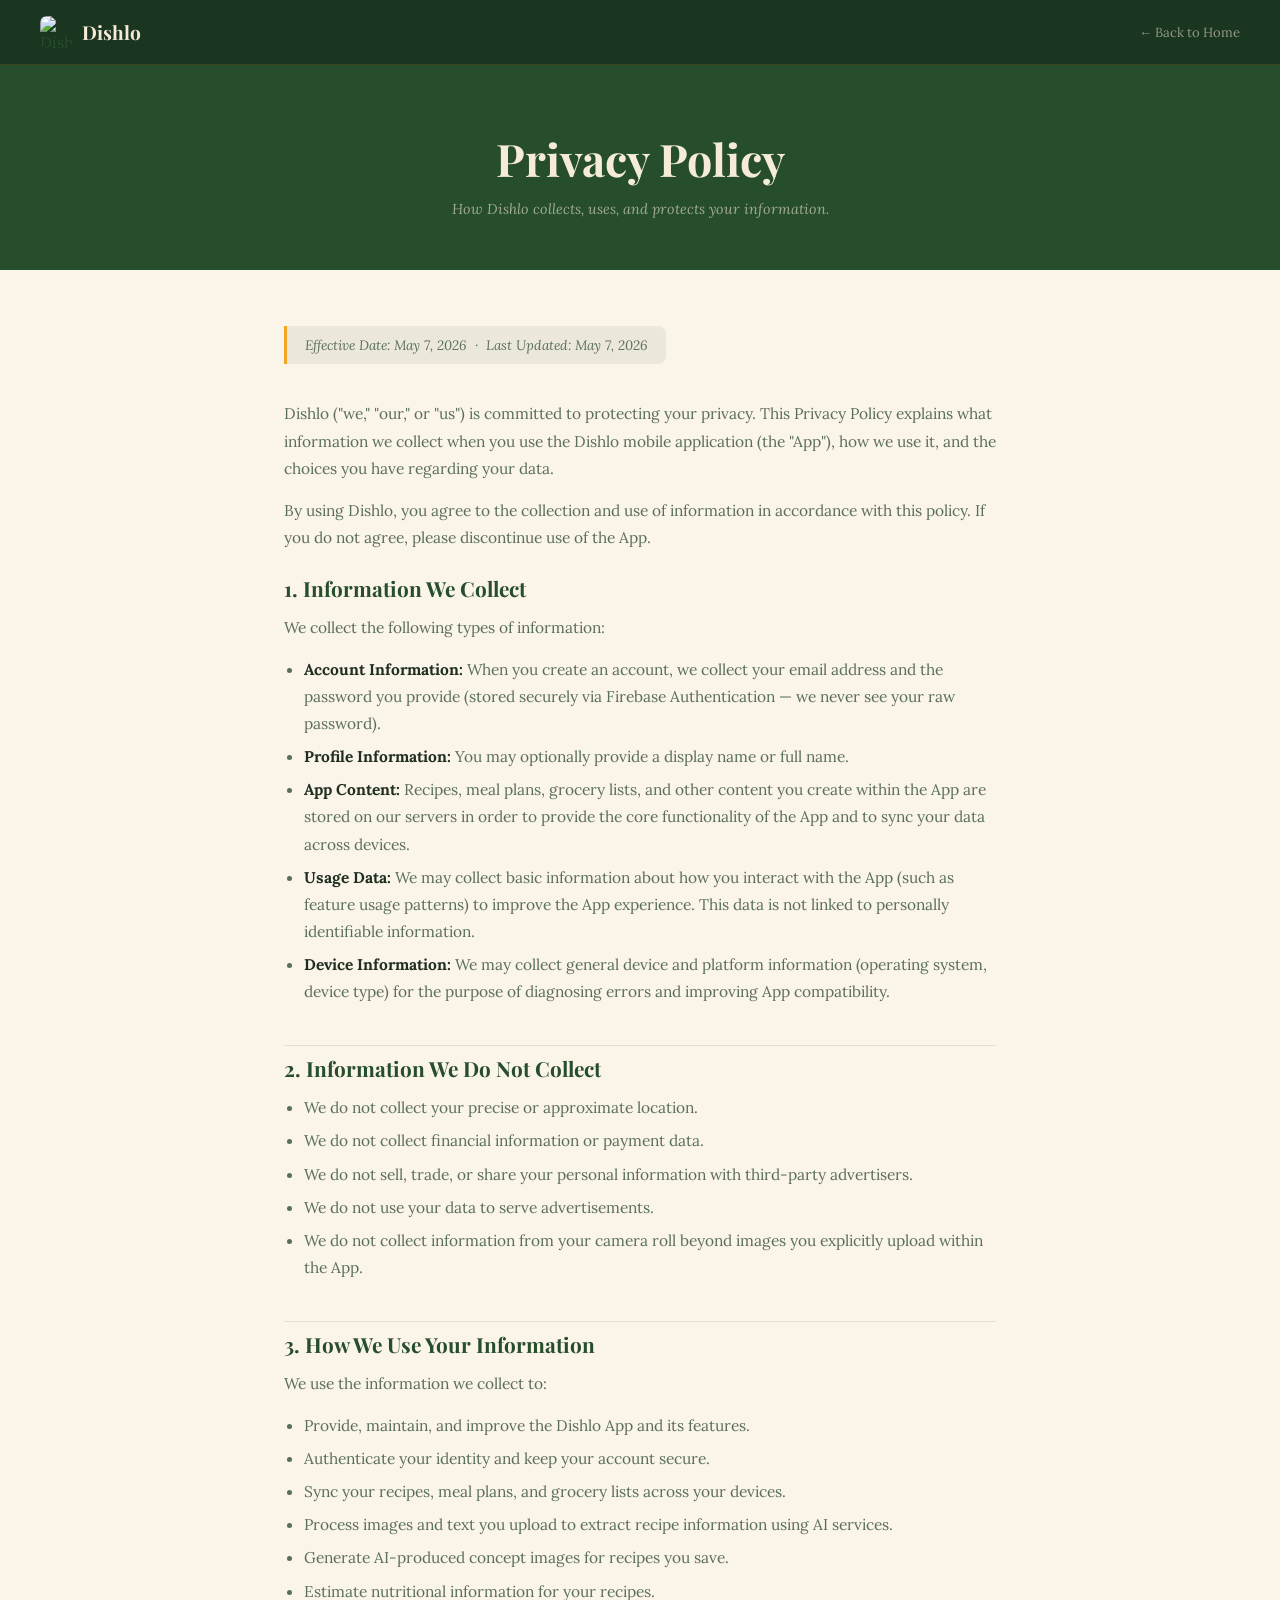
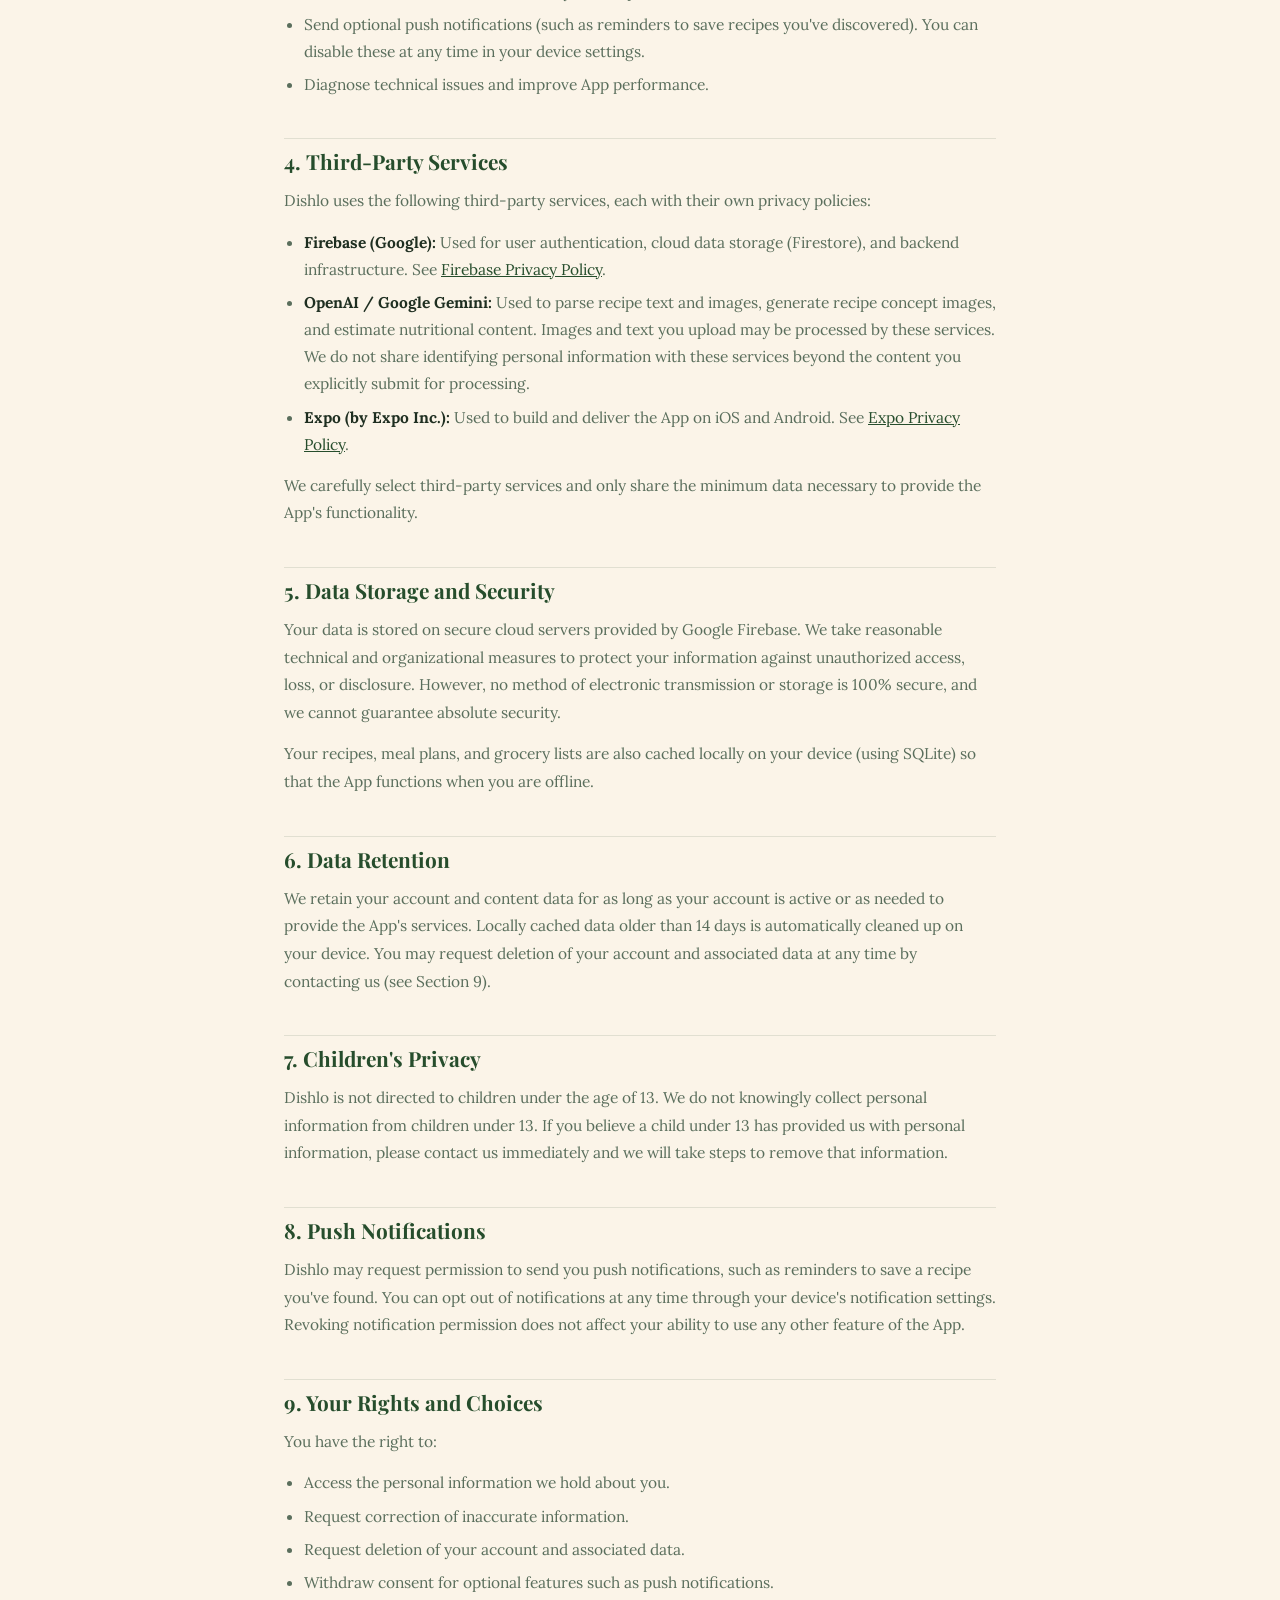
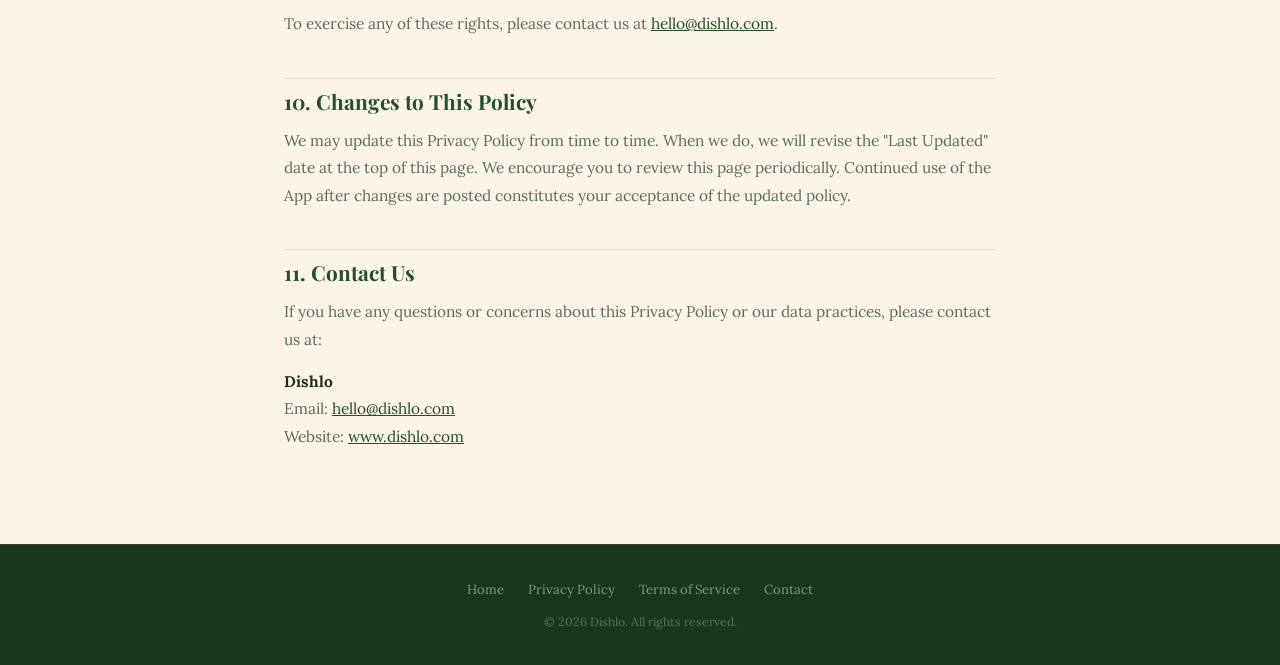
==== privacy.html @ d337bef1 "first push with site files" ====
<!DOCTYPE html>
<html lang="en">
<head>
  <meta charset="UTF-8" />
  <meta name="viewport" content="width=device-width, initial-scale=1.0" />
  <title>Privacy Policy — Dishlo</title>
  <meta name="description" content="Privacy Policy for the Dishlo mobile application." />
  <link rel="icon" type="image/png" href="./assets/Dishlo-logo.png" />
  <link rel="preconnect" href="https://fonts.googleapis.com" />
  <link rel="preconnect" href="https://fonts.gstatic.com" crossorigin />
  <link href="https://fonts.googleapis.com/css2?family=Playfair+Display:wght@400;600;700&family=Lora:ital,wght@0,400;0,500;1,400&display=swap" rel="stylesheet" />

  <style>
    :root {
      --green:      #264D2C;
      --green-dark: #1a3620;
      --yellow:     #F5A623;
      --beige:      #F5EBD7;
      --beige-light:#FBF4E8;
      --text-dark:  #1e2e20;
      --text-muted: #5a6e5c;
      --white:      #FFFFFF;
      --serif:      'Playfair Display', Georgia, serif;
      --body:       'Lora', Georgia, serif;
    }
    *, *::before, *::after { box-sizing: border-box; margin: 0; padding: 0; }
    body {
      font-family: var(--body);
      background: var(--beige-light);
      color: var(--text-dark);
      -webkit-font-smoothing: antialiased;
    }
    a { color: var(--green); text-decoration: underline; }
    a:hover { color: var(--yellow); }

    /* Nav */
    nav {
      background: var(--green-dark);
      padding: 16px 40px;
      display: flex;
      align-items: center;
      justify-content: space-between;
      border-bottom: 1px solid rgba(245,166,35,0.15);
    }
    .nav-logo {
      display: flex; align-items: center; gap: 10px;
      text-decoration: none;
    }
    .nav-logo img { width: 32px; height: 32px; border-radius: 7px; }
    .nav-logo span {
      font-family: var(--serif); font-size: 1.2rem; font-weight: 700;
      color: var(--beige);
    }
    .nav-back {
      font-family: var(--body); font-size: 0.82rem;
      color: rgba(245,235,215,0.55);
      text-decoration: none;
      transition: color 0.2s;
    }
    .nav-back:hover { color: var(--yellow); }

    /* Page Header */
    .page-header {
      background: var(--green);
      padding: 64px 40px 52px;
      text-align: center;
    }
    .page-header h1 {
      font-family: var(--serif);
      font-size: clamp(1.8rem, 4vw, 2.8rem);
      font-weight: 700;
      color: var(--beige);
      margin-bottom: 12px;
    }
    .page-header p {
      font-family: var(--body);
      font-size: 0.9rem;
      color: rgba(245,235,215,0.6);
      font-style: italic;
    }

    /* Content */
    .content {
      max-width: 760px;
      margin: 0 auto;
      padding: 56px 24px 80px;
    }
    .content h2 {
      font-family: var(--serif);
      font-size: 1.3rem;
      font-weight: 700;
      color: var(--green);
      margin: 40px 0 12px;
      padding-top: 8px;
      border-top: 1px solid rgba(38,77,44,0.12);
    }
    .content h2:first-of-type { margin-top: 0; border-top: none; }
    .content p {
      font-family: var(--body);
      font-size: 0.97rem;
      line-height: 1.78;
      color: var(--text-muted);
      margin-bottom: 14px;
    }
    .content ul {
      margin: 8px 0 14px 20px;
    }
    .content ul li {
      font-family: var(--body);
      font-size: 0.97rem;
      line-height: 1.75;
      color: var(--text-muted);
      margin-bottom: 6px;
    }
    .content strong { color: var(--text-dark); }

    .effective-date {
      display: inline-block;
      background: rgba(38,77,44,0.07);
      border-left: 3px solid var(--yellow);
      padding: 10px 18px;
      border-radius: 0 8px 8px 0;
      font-family: var(--body);
      font-size: 0.85rem;
      color: var(--text-muted);
      margin-bottom: 36px;
      font-style: italic;
    }

    /* Footer */
    footer {
      background: var(--green-dark);
      padding: 36px 40px;
      display: flex;
      flex-direction: column;
      align-items: center;
      gap: 16px;
      border-top: 1px solid rgba(245,166,35,0.12);
    }
    .footer-links {
      display: flex; gap: 24px; flex-wrap: wrap; justify-content: center;
    }
    .footer-links a {
      font-family: var(--body); font-size: 0.82rem;
      color: rgba(245,235,215,0.5);
      text-decoration: none;
      transition: color 0.2s;
    }
    .footer-links a:hover { color: var(--yellow); }
    .footer-copy {
      font-family: var(--body); font-size: 0.76rem;
      color: rgba(245,235,215,0.3); text-align: center;
    }

    @media (max-width: 600px) {
      nav { padding: 14px 20px; }
      .page-header { padding: 48px 24px 40px; }
    }
  </style>
</head>
<body>

  <nav>
    <a class="nav-logo" href="./index.html">
      <img src="./assets/Dishlo-logo.png" alt="Dishlo" />
      <span>Dishlo</span>
    </a>
    <a class="nav-back" href="./index.html">← Back to Home</a>
  </nav>

  <div class="page-header">
    <h1>Privacy Policy</h1>
    <p>How Dishlo collects, uses, and protects your information.</p>
  </div>

  <div class="content">
    <span class="effective-date">Effective Date: May 7, 2026 &nbsp;·&nbsp; Last Updated: May 7, 2026</span>

    <p>
      Dishlo ("we," "our," or "us") is committed to protecting your privacy. This Privacy Policy explains what information we collect when you use the Dishlo mobile application (the "App"), how we use it, and the choices you have regarding your data.
    </p>
    <p>
      By using Dishlo, you agree to the collection and use of information in accordance with this policy. If you do not agree, please discontinue use of the App.
    </p>

    <h2>1. Information We Collect</h2>
    <p>We collect the following types of information:</p>
    <ul>
      <li><strong>Account Information:</strong> When you create an account, we collect your email address and the password you provide (stored securely via Firebase Authentication — we never see your raw password).</li>
      <li><strong>Profile Information:</strong> You may optionally provide a display name or full name.</li>
      <li><strong>App Content:</strong> Recipes, meal plans, grocery lists, and other content you create within the App are stored on our servers in order to provide the core functionality of the App and to sync your data across devices.</li>
      <li><strong>Usage Data:</strong> We may collect basic information about how you interact with the App (such as feature usage patterns) to improve the App experience. This data is not linked to personally identifiable information.</li>
      <li><strong>Device Information:</strong> We may collect general device and platform information (operating system, device type) for the purpose of diagnosing errors and improving App compatibility.</li>
    </ul>

    <h2>2. Information We Do Not Collect</h2>
    <ul>
      <li>We do not collect your precise or approximate location.</li>
      <li>We do not collect financial information or payment data.</li>
      <li>We do not sell, trade, or share your personal information with third-party advertisers.</li>
      <li>We do not use your data to serve advertisements.</li>
      <li>We do not collect information from your camera roll beyond images you explicitly upload within the App.</li>
    </ul>

    <h2>3. How We Use Your Information</h2>
    <p>We use the information we collect to:</p>
    <ul>
      <li>Provide, maintain, and improve the Dishlo App and its features.</li>
      <li>Authenticate your identity and keep your account secure.</li>
      <li>Sync your recipes, meal plans, and grocery lists across your devices.</li>
      <li>Process images and text you upload to extract recipe information using AI services.</li>
      <li>Generate AI-produced concept images for recipes you save.</li>
      <li>Estimate nutritional information for your recipes.</li>
      <li>Send optional push notifications (such as reminders to save recipes you've discovered). You can disable these at any time in your device settings.</li>
      <li>Diagnose technical issues and improve App performance.</li>
    </ul>

    <h2>4. Third-Party Services</h2>
    <p>Dishlo uses the following third-party services, each with their own privacy policies:</p>
    <ul>
      <li><strong>Firebase (Google):</strong> Used for user authentication, cloud data storage (Firestore), and backend infrastructure. See <a href="https://firebase.google.com/support/privacy" target="_blank" rel="noopener">Firebase Privacy Policy</a>.</li>
      <li><strong>OpenAI / Google Gemini:</strong> Used to parse recipe text and images, generate recipe concept images, and estimate nutritional content. Images and text you upload may be processed by these services. We do not share identifying personal information with these services beyond the content you explicitly submit for processing.</li>
      <li><strong>Expo (by Expo Inc.):</strong> Used to build and deliver the App on iOS and Android. See <a href="https://expo.dev/privacy" target="_blank" rel="noopener">Expo Privacy Policy</a>.</li>
    </ul>
    <p>We carefully select third-party services and only share the minimum data necessary to provide the App's functionality.</p>

    <h2>5. Data Storage and Security</h2>
    <p>
      Your data is stored on secure cloud servers provided by Google Firebase. We take reasonable technical and organizational measures to protect your information against unauthorized access, loss, or disclosure. However, no method of electronic transmission or storage is 100% secure, and we cannot guarantee absolute security.
    </p>
    <p>
      Your recipes, meal plans, and grocery lists are also cached locally on your device (using SQLite) so that the App functions when you are offline.
    </p>

    <h2>6. Data Retention</h2>
    <p>
      We retain your account and content data for as long as your account is active or as needed to provide the App's services. Locally cached data older than 14 days is automatically cleaned up on your device. You may request deletion of your account and associated data at any time by contacting us (see Section 9).
    </p>

    <h2>7. Children's Privacy</h2>
    <p>
      Dishlo is not directed to children under the age of 13. We do not knowingly collect personal information from children under 13. If you believe a child under 13 has provided us with personal information, please contact us immediately and we will take steps to remove that information.
    </p>

    <h2>8. Push Notifications</h2>
    <p>
      Dishlo may request permission to send you push notifications, such as reminders to save a recipe you've found. You can opt out of notifications at any time through your device's notification settings. Revoking notification permission does not affect your ability to use any other feature of the App.
    </p>

    <h2>9. Your Rights and Choices</h2>
    <p>You have the right to:</p>
    <ul>
      <li>Access the personal information we hold about you.</li>
      <li>Request correction of inaccurate information.</li>
      <li>Request deletion of your account and associated data.</li>
      <li>Withdraw consent for optional features such as push notifications.</li>
    </ul>
    <p>
      To exercise any of these rights, please contact us at <a href="mailto:hello@dishlo.com">hello@dishlo.com</a>.
    </p>

    <h2>10. Changes to This Policy</h2>
    <p>
      We may update this Privacy Policy from time to time. When we do, we will revise the "Last Updated" date at the top of this page. We encourage you to review this page periodically. Continued use of the App after changes are posted constitutes your acceptance of the updated policy.
    </p>

    <h2>11. Contact Us</h2>
    <p>
      If you have any questions or concerns about this Privacy Policy or our data practices, please contact us at:
    </p>
    <p>
      <strong>Dishlo</strong><br/>
      Email: <a href="mailto:hello@dishlo.com">hello@dishlo.com</a><br/>
      Website: <a href="https://www.dishlo.com">www.dishlo.com</a>
    </p>
  </div>

  <footer>
    <div class="footer-links">
      <a href="./index.html">Home</a>
      <a href="./privacy.html">Privacy Policy</a>
      <a href="./terms.html">Terms of Service</a>
      <a href="mailto:hello@dishlo.com">Contact</a>
    </div>
    <p class="footer-copy">&copy; <span id="year"></span> Dishlo. All rights reserved.</p>
  </footer>

  <script>document.getElementById('year').textContent = new Date().getFullYear();</script>
</body>
</html>
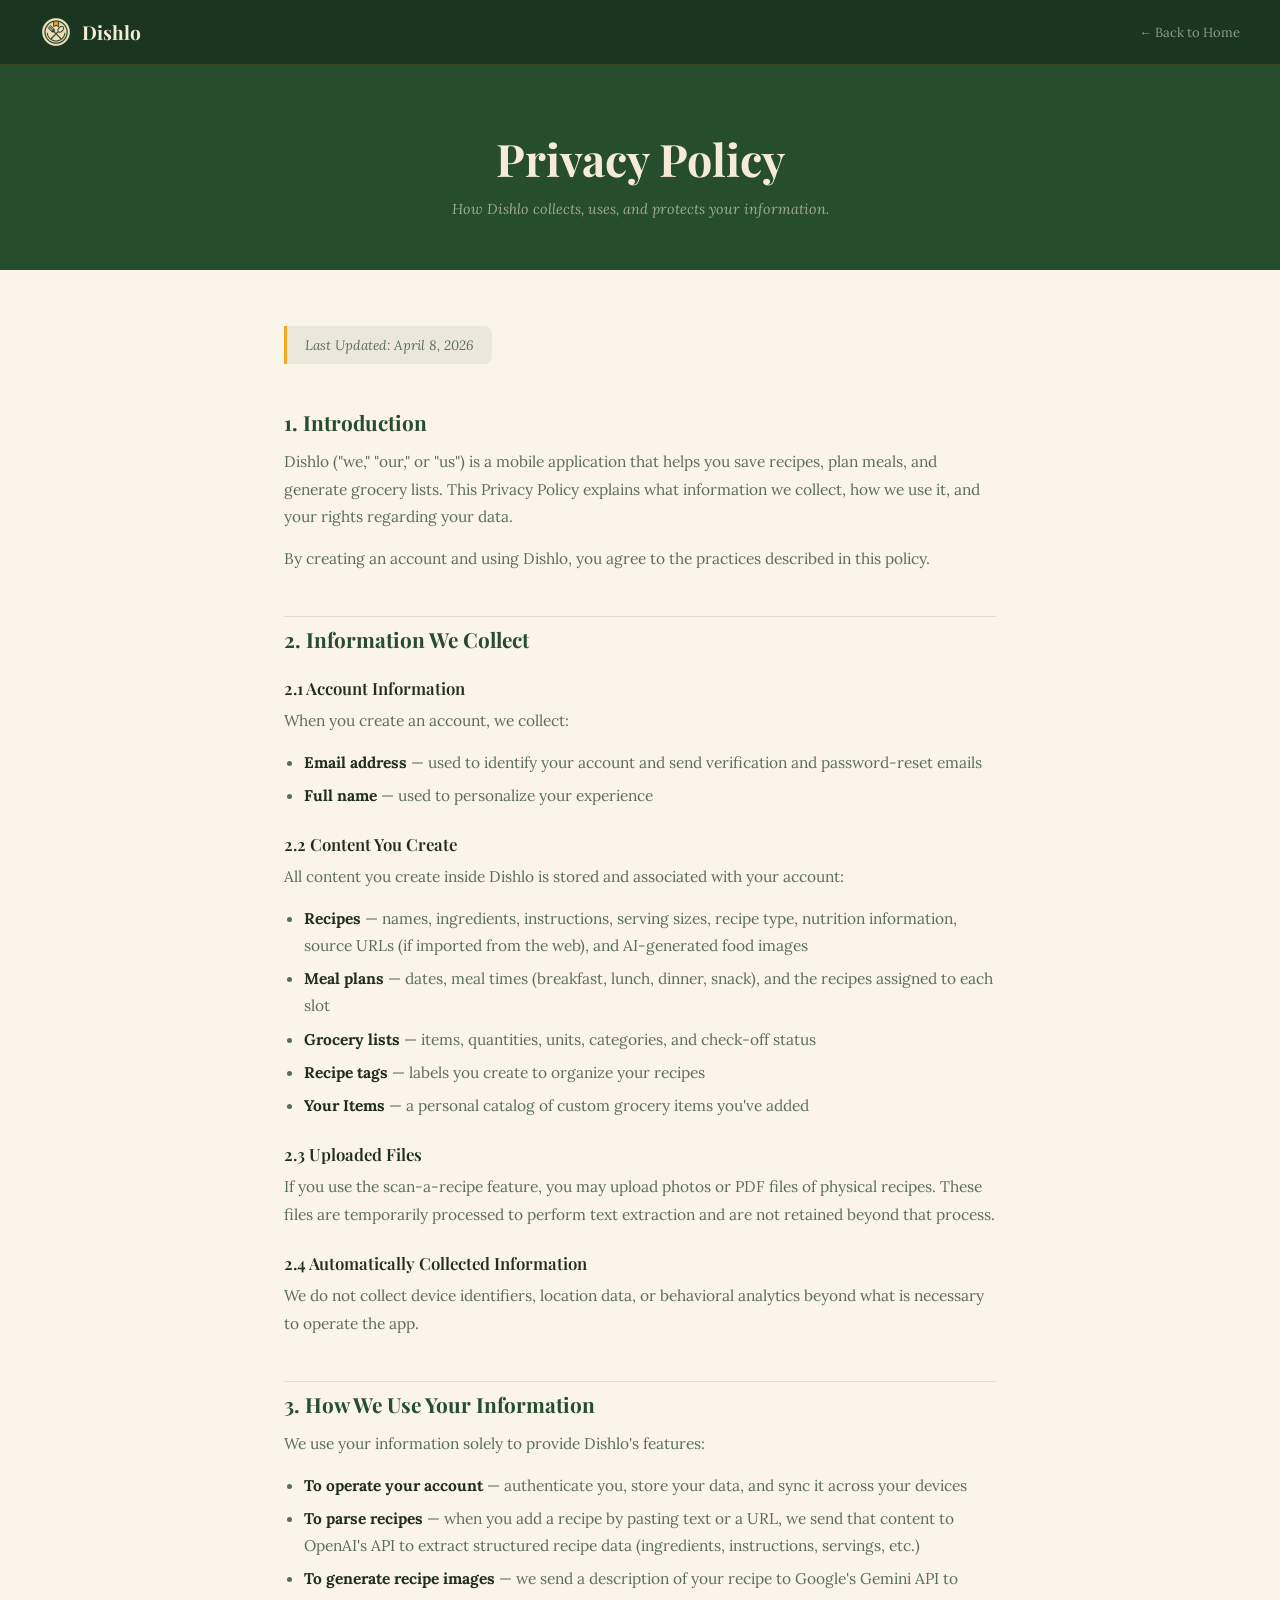
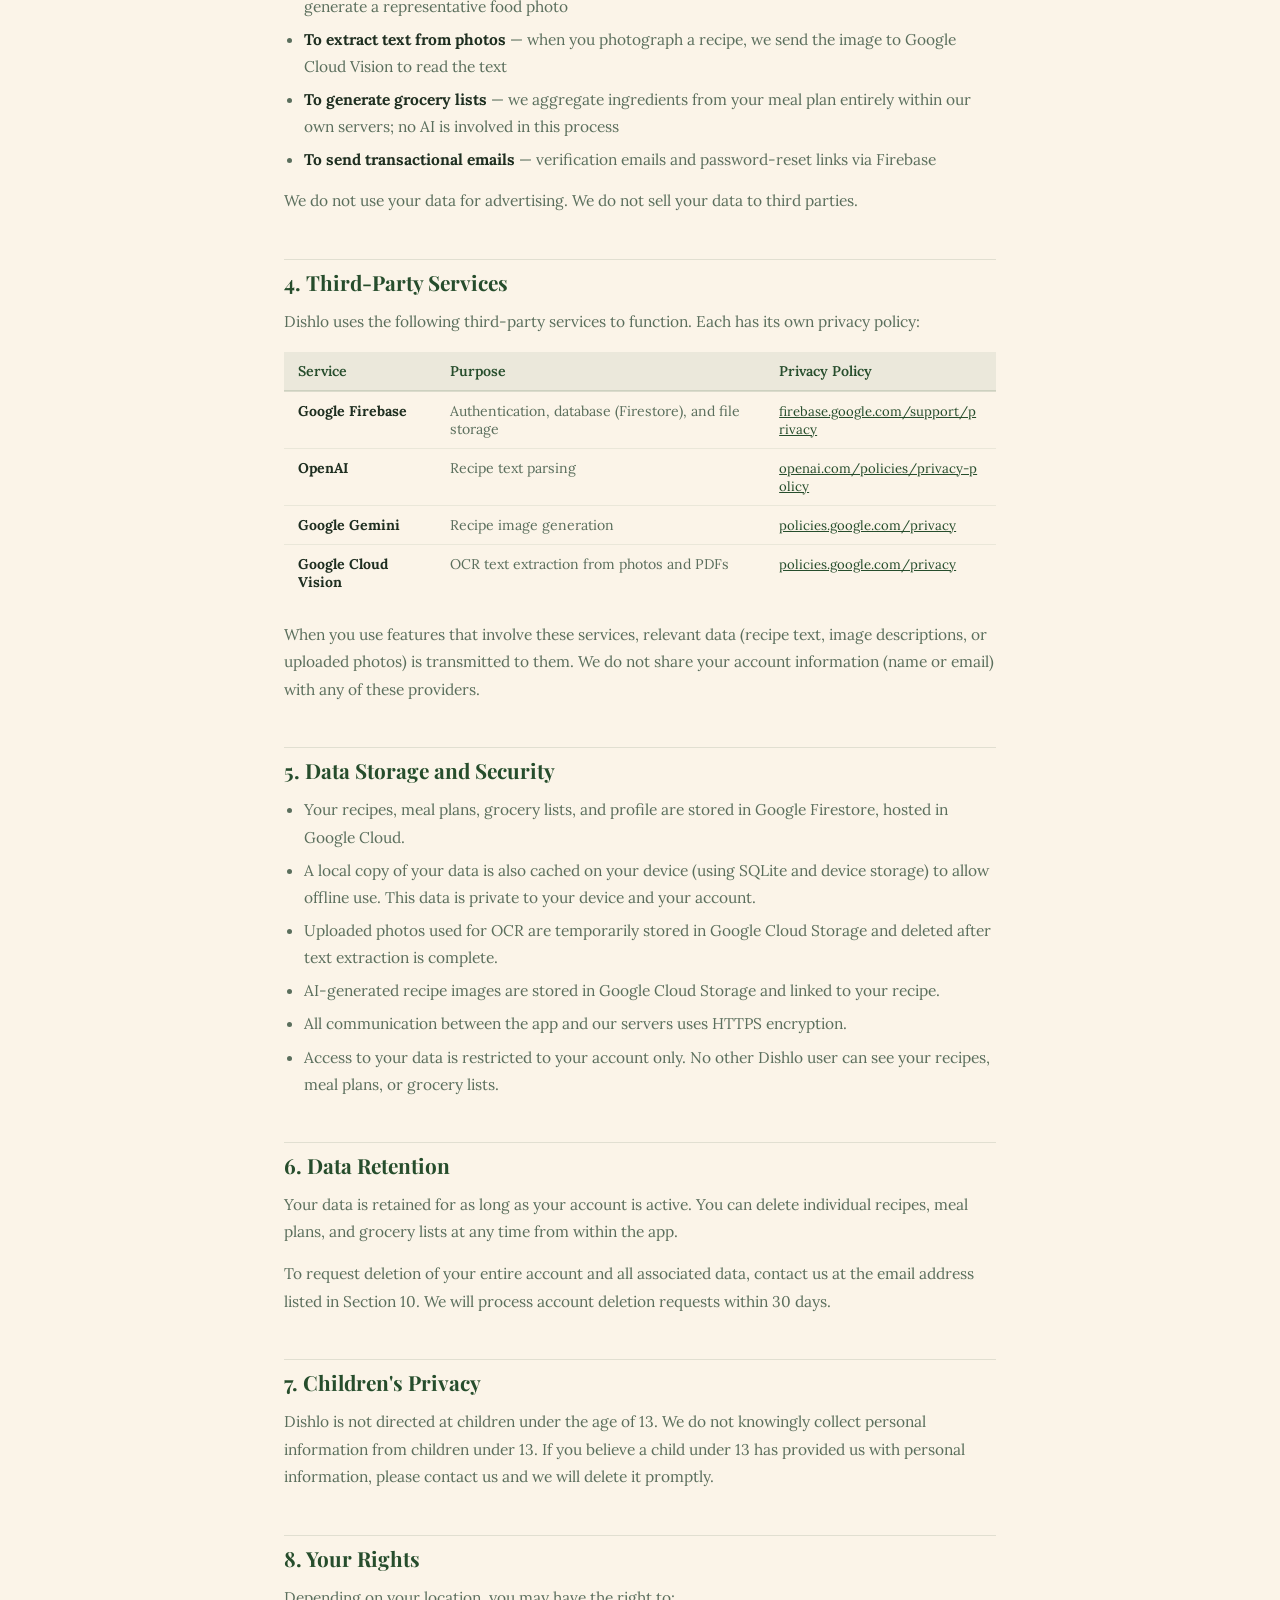
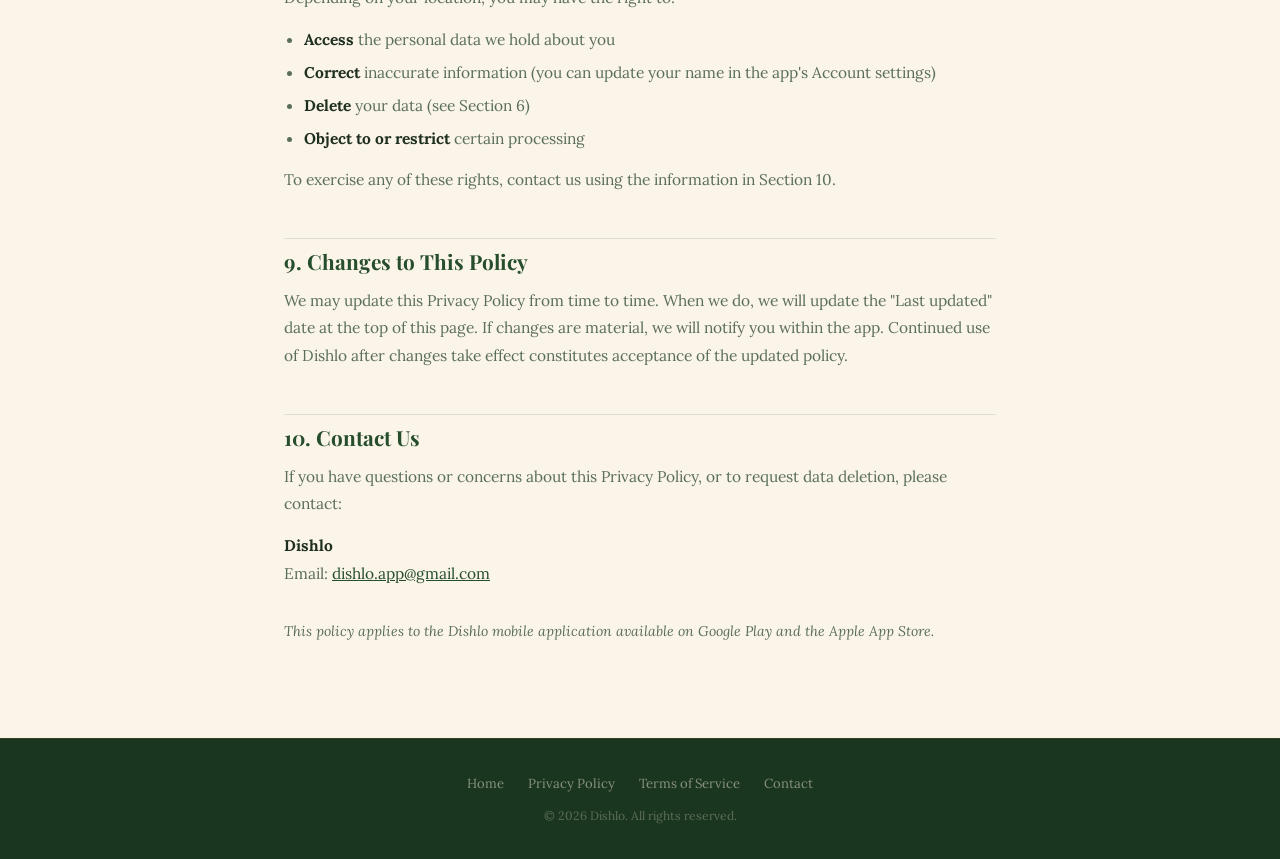
==== commit c0cf3641: "assests styles and privacy policy updated" ====
--- a/privacy.html
+++ b/privacy.html
@@ -90,11 +90,18 @@
       font-size: 1.3rem;
       font-weight: 700;
       color: var(--green);
-      margin: 40px 0 12px;
+      margin: 44px 0 12px;
       padding-top: 8px;
       border-top: 1px solid rgba(38,77,44,0.12);
     }
     .content h2:first-of-type { margin-top: 0; border-top: none; }
+    .content h3 {
+      font-family: var(--serif);
+      font-size: 1.05rem;
+      font-weight: 600;
+      color: var(--text-dark);
+      margin: 24px 0 8px;
+    }
     .content p {
       font-family: var(--body);
       font-size: 0.97rem;
@@ -126,6 +133,31 @@
       margin-bottom: 36px;
       font-style: italic;
     }
+
+    /* Third-party services table */
+    .services-table {
+      width: 100%;
+      border-collapse: collapse;
+      margin: 16px 0 20px;
+      font-family: var(--body);
+      font-size: 0.88rem;
+    }
+    .services-table th {
+      background: rgba(38,77,44,0.07);
+      color: var(--green);
+      font-weight: 600;
+      text-align: left;
+      padding: 10px 14px;
+      border-bottom: 2px solid rgba(38,77,44,0.15);
+    }
+    .services-table td {
+      padding: 10px 14px;
+      border-bottom: 1px solid rgba(38,77,44,0.08);
+      color: var(--text-muted);
+      vertical-align: top;
+    }
+    .services-table tr:last-child td { border-bottom: none; }
+    .services-table a { font-size: 0.82rem; word-break: break-all; }
 
     /* Footer */
     footer {
@@ -155,6 +187,8 @@
     @media (max-width: 600px) {
       nav { padding: 14px 20px; }
       .page-header { padding: 48px 24px 40px; }
+      .services-table th,
+      .services-table td { padding: 8px 10px; }
     }
   </style>
 </head>
@@ -174,104 +208,144 @@
   </div>
 
   <div class="content">
-    <span class="effective-date">Effective Date: May 7, 2026 &nbsp;·&nbsp; Last Updated: May 7, 2026</span>
-
-    <p>
-      Dishlo ("we," "our," or "us") is committed to protecting your privacy. This Privacy Policy explains what information we collect when you use the Dishlo mobile application (the "App"), how we use it, and the choices you have regarding your data.
-    </p>
-    <p>
-      By using Dishlo, you agree to the collection and use of information in accordance with this policy. If you do not agree, please discontinue use of the App.
-    </p>
-
-    <h2>1. Information We Collect</h2>
-    <p>We collect the following types of information:</p>
-    <ul>
-      <li><strong>Account Information:</strong> When you create an account, we collect your email address and the password you provide (stored securely via Firebase Authentication — we never see your raw password).</li>
-      <li><strong>Profile Information:</strong> You may optionally provide a display name or full name.</li>
-      <li><strong>App Content:</strong> Recipes, meal plans, grocery lists, and other content you create within the App are stored on our servers in order to provide the core functionality of the App and to sync your data across devices.</li>
-      <li><strong>Usage Data:</strong> We may collect basic information about how you interact with the App (such as feature usage patterns) to improve the App experience. This data is not linked to personally identifiable information.</li>
-      <li><strong>Device Information:</strong> We may collect general device and platform information (operating system, device type) for the purpose of diagnosing errors and improving App compatibility.</li>
-    </ul>
-
-    <h2>2. Information We Do Not Collect</h2>
-    <ul>
-      <li>We do not collect your precise or approximate location.</li>
-      <li>We do not collect financial information or payment data.</li>
-      <li>We do not sell, trade, or share your personal information with third-party advertisers.</li>
-      <li>We do not use your data to serve advertisements.</li>
-      <li>We do not collect information from your camera roll beyond images you explicitly upload within the App.</li>
-    </ul>
+    <span class="effective-date">Last Updated: April 8, 2026</span>
+
+    <h2>1. Introduction</h2>
+    <p>
+      Dishlo ("we," "our," or "us") is a mobile application that helps you save recipes, plan meals, and generate grocery lists. This Privacy Policy explains what information we collect, how we use it, and your rights regarding your data.
+    </p>
+    <p>
+      By creating an account and using Dishlo, you agree to the practices described in this policy.
+    </p>
+
+    <h2>2. Information We Collect</h2>
+
+    <h3>2.1 Account Information</h3>
+    <p>When you create an account, we collect:</p>
+    <ul>
+      <li><strong>Email address</strong> — used to identify your account and send verification and password-reset emails</li>
+      <li><strong>Full name</strong> — used to personalize your experience</li>
+    </ul>
+
+    <h3>2.2 Content You Create</h3>
+    <p>All content you create inside Dishlo is stored and associated with your account:</p>
+    <ul>
+      <li><strong>Recipes</strong> — names, ingredients, instructions, serving sizes, recipe type, nutrition information, source URLs (if imported from the web), and AI-generated food images</li>
+      <li><strong>Meal plans</strong> — dates, meal times (breakfast, lunch, dinner, snack), and the recipes assigned to each slot</li>
+      <li><strong>Grocery lists</strong> — items, quantities, units, categories, and check-off status</li>
+      <li><strong>Recipe tags</strong> — labels you create to organize your recipes</li>
+      <li><strong>Your Items</strong> — a personal catalog of custom grocery items you've added</li>
+    </ul>
+
+    <h3>2.3 Uploaded Files</h3>
+    <p>
+      If you use the scan-a-recipe feature, you may upload photos or PDF files of physical recipes. These files are temporarily processed to perform text extraction and are not retained beyond that process.
+    </p>
+
+    <h3>2.4 Automatically Collected Information</h3>
+    <p>
+      We do not collect device identifiers, location data, or behavioral analytics beyond what is necessary to operate the app.
+    </p>
 
     <h2>3. How We Use Your Information</h2>
-    <p>We use the information we collect to:</p>
-    <ul>
-      <li>Provide, maintain, and improve the Dishlo App and its features.</li>
-      <li>Authenticate your identity and keep your account secure.</li>
-      <li>Sync your recipes, meal plans, and grocery lists across your devices.</li>
-      <li>Process images and text you upload to extract recipe information using AI services.</li>
-      <li>Generate AI-produced concept images for recipes you save.</li>
-      <li>Estimate nutritional information for your recipes.</li>
-      <li>Send optional push notifications (such as reminders to save recipes you've discovered). You can disable these at any time in your device settings.</li>
-      <li>Diagnose technical issues and improve App performance.</li>
-    </ul>
+    <p>We use your information solely to provide Dishlo's features:</p>
+    <ul>
+      <li><strong>To operate your account</strong> — authenticate you, store your data, and sync it across your devices</li>
+      <li><strong>To parse recipes</strong> — when you add a recipe by pasting text or a URL, we send that content to OpenAI's API to extract structured recipe data (ingredients, instructions, servings, etc.)</li>
+      <li><strong>To generate recipe images</strong> — we send a description of your recipe to Google's Gemini API to generate a representative food photo</li>
+      <li><strong>To extract text from photos</strong> — when you photograph a recipe, we send the image to Google Cloud Vision to read the text</li>
+      <li><strong>To generate grocery lists</strong> — we aggregate ingredients from your meal plan entirely within our own servers; no AI is involved in this process</li>
+      <li><strong>To send transactional emails</strong> — verification emails and password-reset links via Firebase</li>
+    </ul>
+    <p>We do not use your data for advertising. We do not sell your data to third parties.</p>
 
     <h2>4. Third-Party Services</h2>
-    <p>Dishlo uses the following third-party services, each with their own privacy policies:</p>
-    <ul>
-      <li><strong>Firebase (Google):</strong> Used for user authentication, cloud data storage (Firestore), and backend infrastructure. See <a href="https://firebase.google.com/support/privacy" target="_blank" rel="noopener">Firebase Privacy Policy</a>.</li>
-      <li><strong>OpenAI / Google Gemini:</strong> Used to parse recipe text and images, generate recipe concept images, and estimate nutritional content. Images and text you upload may be processed by these services. We do not share identifying personal information with these services beyond the content you explicitly submit for processing.</li>
-      <li><strong>Expo (by Expo Inc.):</strong> Used to build and deliver the App on iOS and Android. See <a href="https://expo.dev/privacy" target="_blank" rel="noopener">Expo Privacy Policy</a>.</li>
-    </ul>
-    <p>We carefully select third-party services and only share the minimum data necessary to provide the App's functionality.</p>
+    <p>
+      Dishlo uses the following third-party services to function. Each has its own privacy policy:
+    </p>
+    <table class="services-table">
+      <thead>
+        <tr>
+          <th>Service</th>
+          <th>Purpose</th>
+          <th>Privacy Policy</th>
+        </tr>
+      </thead>
+      <tbody>
+        <tr>
+          <td><strong>Google Firebase</strong></td>
+          <td>Authentication, database (Firestore), and file storage</td>
+          <td><a href="https://firebase.google.com/support/privacy" target="_blank" rel="noopener">firebase.google.com/support/privacy</a></td>
+        </tr>
+        <tr>
+          <td><strong>OpenAI</strong></td>
+          <td>Recipe text parsing</td>
+          <td><a href="https://openai.com/policies/privacy-policy" target="_blank" rel="noopener">openai.com/policies/privacy-policy</a></td>
+        </tr>
+        <tr>
+          <td><strong>Google Gemini</strong></td>
+          <td>Recipe image generation</td>
+          <td><a href="https://policies.google.com/privacy" target="_blank" rel="noopener">policies.google.com/privacy</a></td>
+        </tr>
+        <tr>
+          <td><strong>Google Cloud Vision</strong></td>
+          <td>OCR text extraction from photos and PDFs</td>
+          <td><a href="https://policies.google.com/privacy" target="_blank" rel="noopener">policies.google.com/privacy</a></td>
+        </tr>
+      </tbody>
+    </table>
+    <p>
+      When you use features that involve these services, relevant data (recipe text, image descriptions, or uploaded photos) is transmitted to them. We do not share your account information (name or email) with any of these providers.
+    </p>
 
     <h2>5. Data Storage and Security</h2>
-    <p>
-      Your data is stored on secure cloud servers provided by Google Firebase. We take reasonable technical and organizational measures to protect your information against unauthorized access, loss, or disclosure. However, no method of electronic transmission or storage is 100% secure, and we cannot guarantee absolute security.
-    </p>
-    <p>
-      Your recipes, meal plans, and grocery lists are also cached locally on your device (using SQLite) so that the App functions when you are offline.
-    </p>
+    <ul>
+      <li>Your recipes, meal plans, grocery lists, and profile are stored in Google Firestore, hosted in Google Cloud.</li>
+      <li>A local copy of your data is also cached on your device (using SQLite and device storage) to allow offline use. This data is private to your device and your account.</li>
+      <li>Uploaded photos used for OCR are temporarily stored in Google Cloud Storage and deleted after text extraction is complete.</li>
+      <li>AI-generated recipe images are stored in Google Cloud Storage and linked to your recipe.</li>
+      <li>All communication between the app and our servers uses HTTPS encryption.</li>
+      <li>Access to your data is restricted to your account only. No other Dishlo user can see your recipes, meal plans, or grocery lists.</li>
+    </ul>
 
     <h2>6. Data Retention</h2>
     <p>
-      We retain your account and content data for as long as your account is active or as needed to provide the App's services. Locally cached data older than 14 days is automatically cleaned up on your device. You may request deletion of your account and associated data at any time by contacting us (see Section 9).
+      Your data is retained for as long as your account is active. You can delete individual recipes, meal plans, and grocery lists at any time from within the app.
+    </p>
+    <p>
+      To request deletion of your entire account and all associated data, contact us at the email address listed in Section 10. We will process account deletion requests within 30 days.
     </p>
 
     <h2>7. Children's Privacy</h2>
     <p>
-      Dishlo is not directed to children under the age of 13. We do not knowingly collect personal information from children under 13. If you believe a child under 13 has provided us with personal information, please contact us immediately and we will take steps to remove that information.
-    </p>
-
-    <h2>8. Push Notifications</h2>
-    <p>
-      Dishlo may request permission to send you push notifications, such as reminders to save a recipe you've found. You can opt out of notifications at any time through your device's notification settings. Revoking notification permission does not affect your ability to use any other feature of the App.
-    </p>
-
-    <h2>9. Your Rights and Choices</h2>
-    <p>You have the right to:</p>
-    <ul>
-      <li>Access the personal information we hold about you.</li>
-      <li>Request correction of inaccurate information.</li>
-      <li>Request deletion of your account and associated data.</li>
-      <li>Withdraw consent for optional features such as push notifications.</li>
-    </ul>
-    <p>
-      To exercise any of these rights, please contact us at <a href="mailto:hello@dishlo.com">hello@dishlo.com</a>.
-    </p>
-
-    <h2>10. Changes to This Policy</h2>
-    <p>
-      We may update this Privacy Policy from time to time. When we do, we will revise the "Last Updated" date at the top of this page. We encourage you to review this page periodically. Continued use of the App after changes are posted constitutes your acceptance of the updated policy.
-    </p>
-
-    <h2>11. Contact Us</h2>
-    <p>
-      If you have any questions or concerns about this Privacy Policy or our data practices, please contact us at:
+      Dishlo is not directed at children under the age of 13. We do not knowingly collect personal information from children under 13. If you believe a child under 13 has provided us with personal information, please contact us and we will delete it promptly.
+    </p>
+
+    <h2>8. Your Rights</h2>
+    <p>Depending on your location, you may have the right to:</p>
+    <ul>
+      <li><strong>Access</strong> the personal data we hold about you</li>
+      <li><strong>Correct</strong> inaccurate information (you can update your name in the app's Account settings)</li>
+      <li><strong>Delete</strong> your data (see Section 6)</li>
+      <li><strong>Object to or restrict</strong> certain processing</li>
+    </ul>
+    <p>To exercise any of these rights, contact us using the information in Section 10.</p>
+
+    <h2>9. Changes to This Policy</h2>
+    <p>
+      We may update this Privacy Policy from time to time. When we do, we will update the "Last updated" date at the top of this page. If changes are material, we will notify you within the app. Continued use of Dishlo after changes take effect constitutes acceptance of the updated policy.
+    </p>
+
+    <h2>10. Contact Us</h2>
+    <p>
+      If you have questions or concerns about this Privacy Policy, or to request data deletion, please contact:
     </p>
     <p>
       <strong>Dishlo</strong><br/>
-      Email: <a href="mailto:hello@dishlo.com">hello@dishlo.com</a><br/>
-      Website: <a href="https://www.dishlo.com">www.dishlo.com</a>
+      Email: <a href="mailto:dishlo.app@gmail.com">dishlo.app@gmail.com</a>
+    </p>
+    <p style="margin-top: 32px; font-style: italic; font-size: 0.88rem; color: var(--text-muted);">
+      This policy applies to the Dishlo mobile application available on Google Play and the Apple App Store.
     </p>
   </div>
 
@@ -280,7 +354,7 @@
       <a href="./index.html">Home</a>
       <a href="./privacy.html">Privacy Policy</a>
       <a href="./terms.html">Terms of Service</a>
-      <a href="mailto:hello@dishlo.com">Contact</a>
+      <a href="mailto:dishlo.app@gmail.com">Contact</a>
     </div>
     <p class="footer-copy">&copy; <span id="year"></span> Dishlo. All rights reserved.</p>
   </footer>
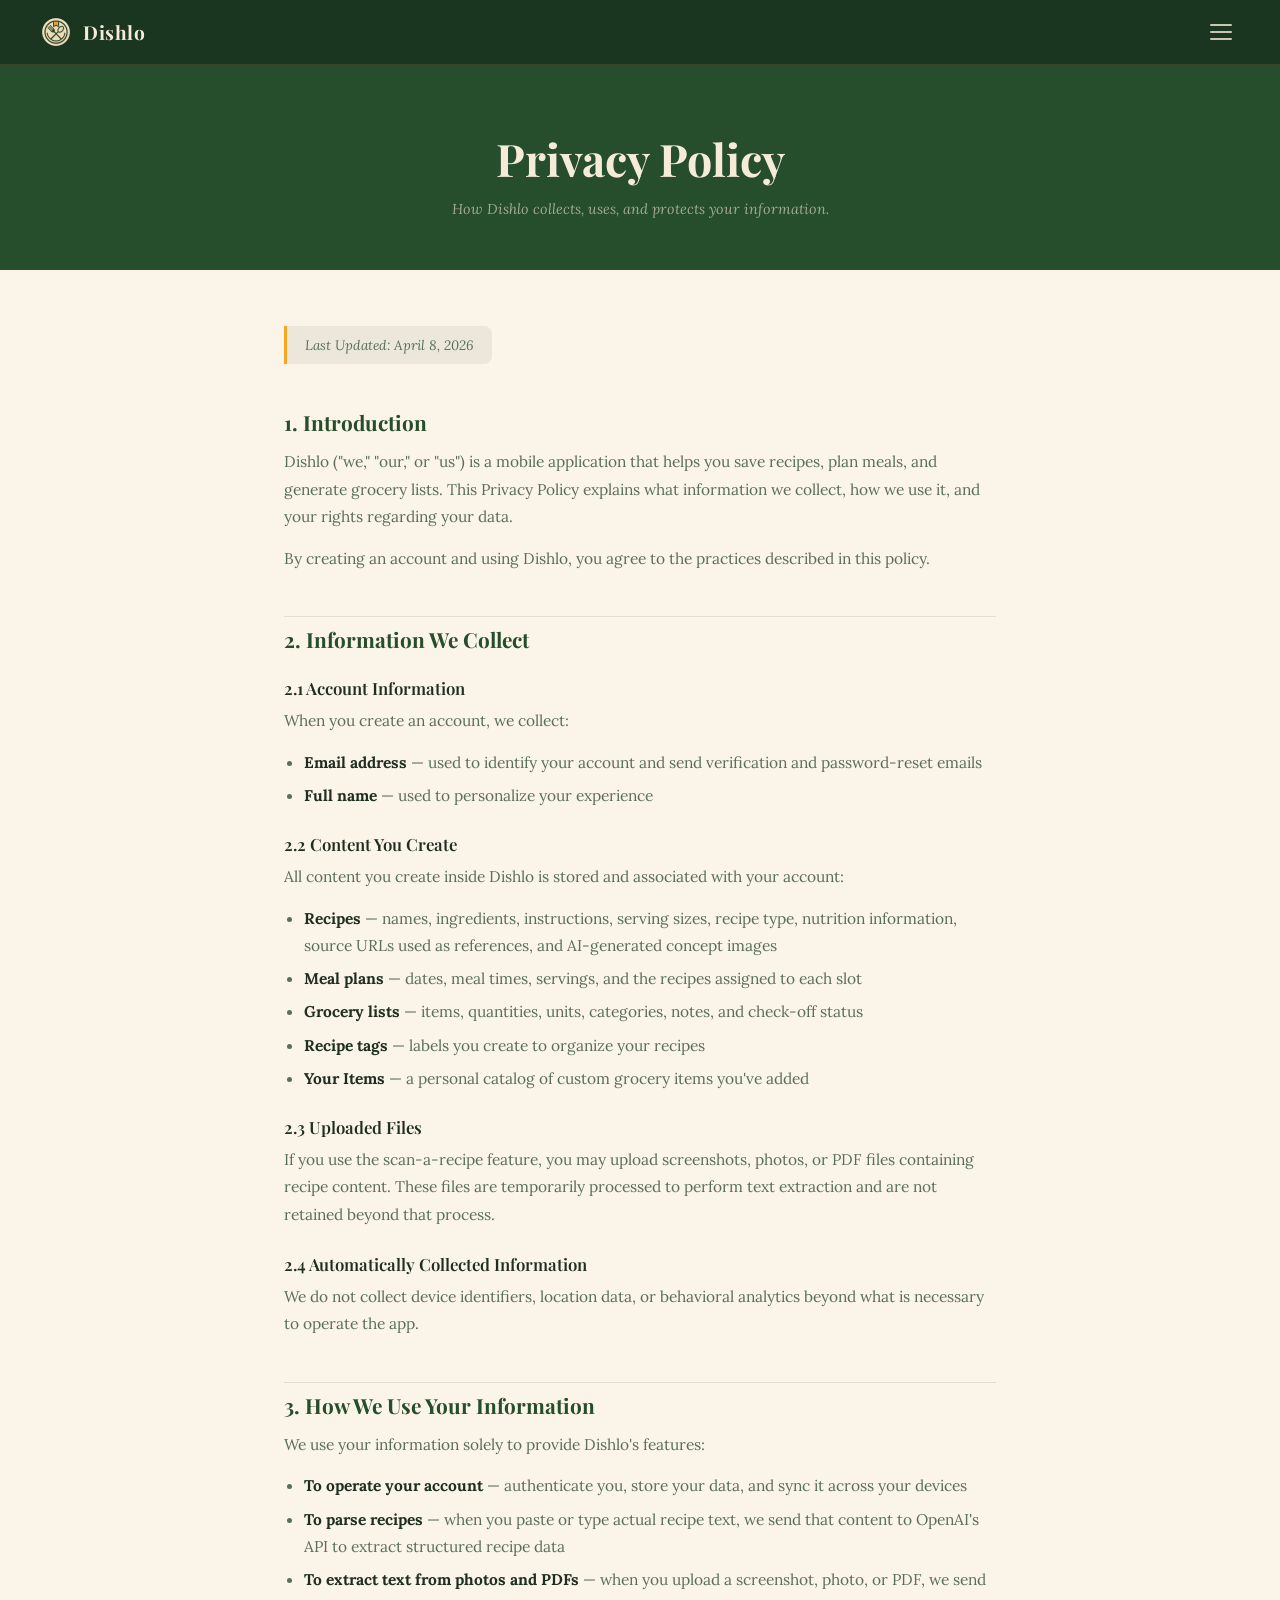
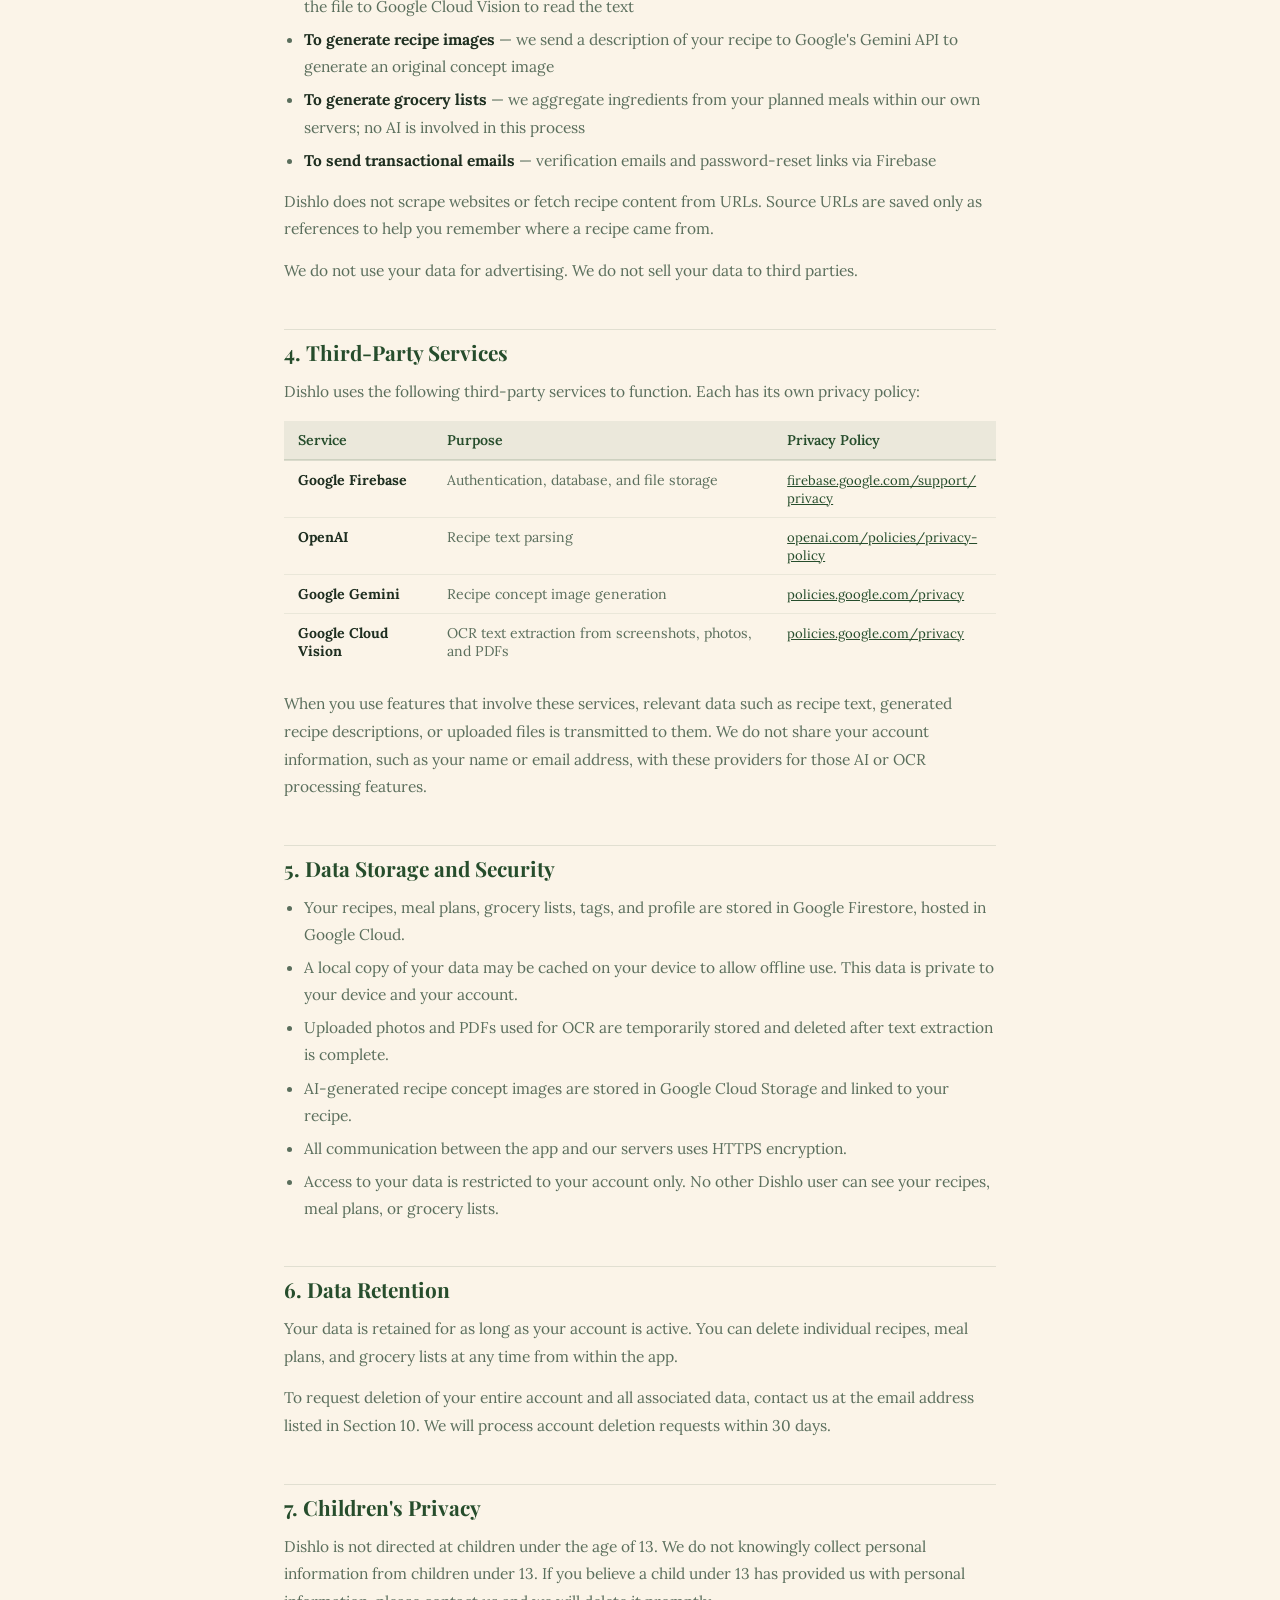
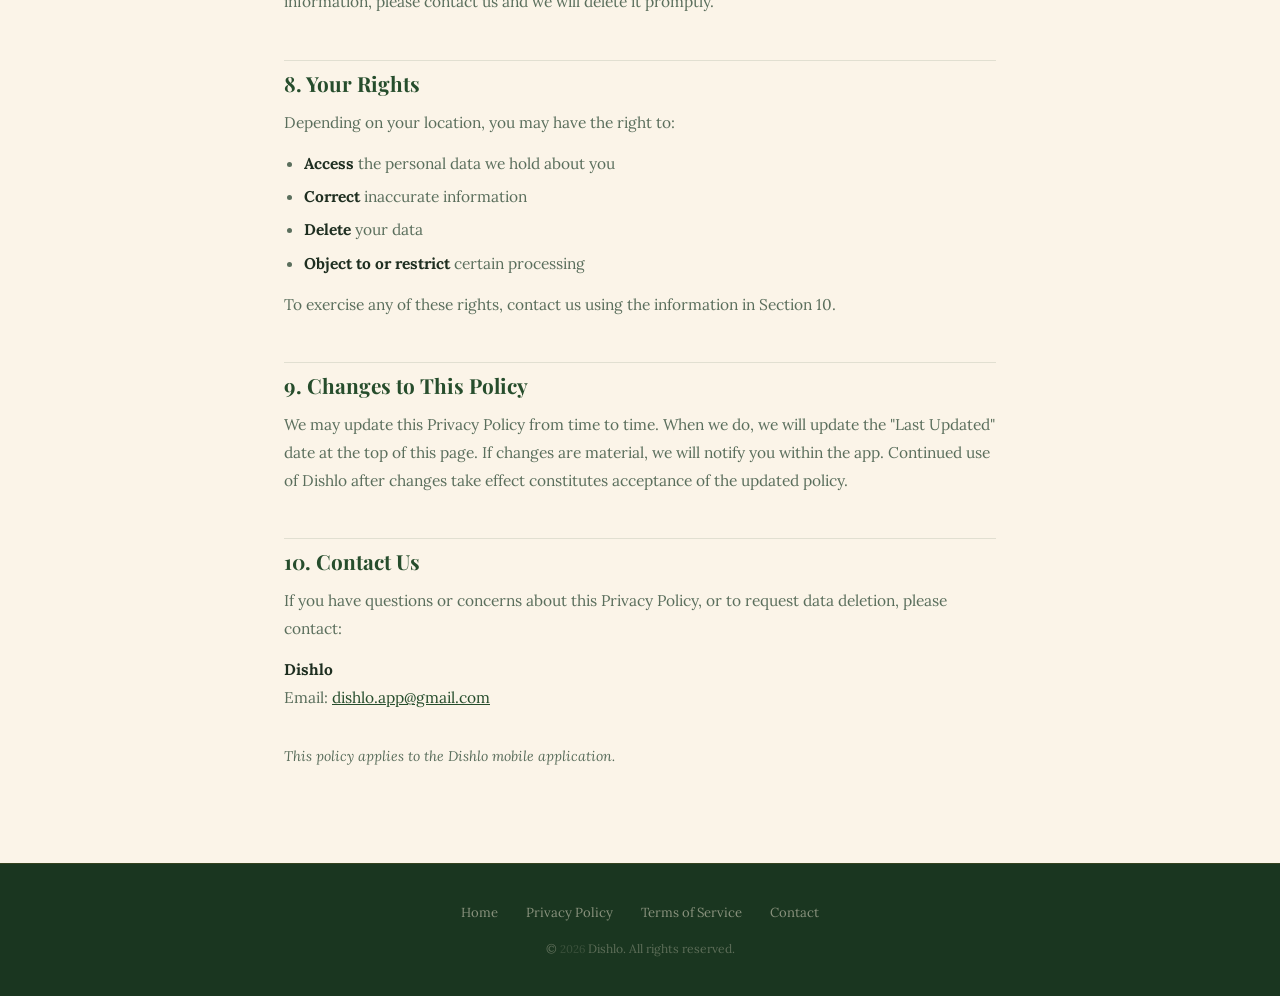
==== commit 3f40cb86: "updates" ====
--- a/privacy.html
+++ b/privacy.html
@@ -3,203 +3,37 @@
 <head>
   <meta charset="UTF-8" />
   <meta name="viewport" content="width=device-width, initial-scale=1.0" />
+
   <title>Privacy Policy — Dishlo</title>
   <meta name="description" content="Privacy Policy for the Dishlo mobile application." />
+
   <link rel="icon" type="image/png" href="./assets/Dishlo-logo.png" />
   <link rel="preconnect" href="https://fonts.googleapis.com" />
   <link rel="preconnect" href="https://fonts.gstatic.com" crossorigin />
   <link href="https://fonts.googleapis.com/css2?family=Playfair+Display:wght@400;600;700&family=Lora:ital,wght@0,400;0,500;1,400&display=swap" rel="stylesheet" />
-
-  <style>
-    :root {
-      --green:      #264D2C;
-      --green-dark: #1a3620;
-      --yellow:     #F5A623;
-      --beige:      #F5EBD7;
-      --beige-light:#FBF4E8;
-      --text-dark:  #1e2e20;
-      --text-muted: #5a6e5c;
-      --white:      #FFFFFF;
-      --serif:      'Playfair Display', Georgia, serif;
-      --body:       'Lora', Georgia, serif;
-    }
-    *, *::before, *::after { box-sizing: border-box; margin: 0; padding: 0; }
-    body {
-      font-family: var(--body);
-      background: var(--beige-light);
-      color: var(--text-dark);
-      -webkit-font-smoothing: antialiased;
-    }
-    a { color: var(--green); text-decoration: underline; }
-    a:hover { color: var(--yellow); }
-
-    /* Nav */
-    nav {
-      background: var(--green-dark);
-      padding: 16px 40px;
-      display: flex;
-      align-items: center;
-      justify-content: space-between;
-      border-bottom: 1px solid rgba(245,166,35,0.15);
-    }
-    .nav-logo {
-      display: flex; align-items: center; gap: 10px;
-      text-decoration: none;
-    }
-    .nav-logo img { width: 32px; height: 32px; border-radius: 7px; }
-    .nav-logo span {
-      font-family: var(--serif); font-size: 1.2rem; font-weight: 700;
-      color: var(--beige);
-    }
-    .nav-back {
-      font-family: var(--body); font-size: 0.82rem;
-      color: rgba(245,235,215,0.55);
-      text-decoration: none;
-      transition: color 0.2s;
-    }
-    .nav-back:hover { color: var(--yellow); }
-
-    /* Page Header */
-    .page-header {
-      background: var(--green);
-      padding: 64px 40px 52px;
-      text-align: center;
-    }
-    .page-header h1 {
-      font-family: var(--serif);
-      font-size: clamp(1.8rem, 4vw, 2.8rem);
-      font-weight: 700;
-      color: var(--beige);
-      margin-bottom: 12px;
-    }
-    .page-header p {
-      font-family: var(--body);
-      font-size: 0.9rem;
-      color: rgba(245,235,215,0.6);
-      font-style: italic;
-    }
-
-    /* Content */
-    .content {
-      max-width: 760px;
-      margin: 0 auto;
-      padding: 56px 24px 80px;
-    }
-    .content h2 {
-      font-family: var(--serif);
-      font-size: 1.3rem;
-      font-weight: 700;
-      color: var(--green);
-      margin: 44px 0 12px;
-      padding-top: 8px;
-      border-top: 1px solid rgba(38,77,44,0.12);
-    }
-    .content h2:first-of-type { margin-top: 0; border-top: none; }
-    .content h3 {
-      font-family: var(--serif);
-      font-size: 1.05rem;
-      font-weight: 600;
-      color: var(--text-dark);
-      margin: 24px 0 8px;
-    }
-    .content p {
-      font-family: var(--body);
-      font-size: 0.97rem;
-      line-height: 1.78;
-      color: var(--text-muted);
-      margin-bottom: 14px;
-    }
-    .content ul {
-      margin: 8px 0 14px 20px;
-    }
-    .content ul li {
-      font-family: var(--body);
-      font-size: 0.97rem;
-      line-height: 1.75;
-      color: var(--text-muted);
-      margin-bottom: 6px;
-    }
-    .content strong { color: var(--text-dark); }
-
-    .effective-date {
-      display: inline-block;
-      background: rgba(38,77,44,0.07);
-      border-left: 3px solid var(--yellow);
-      padding: 10px 18px;
-      border-radius: 0 8px 8px 0;
-      font-family: var(--body);
-      font-size: 0.85rem;
-      color: var(--text-muted);
-      margin-bottom: 36px;
-      font-style: italic;
-    }
-
-    /* Third-party services table */
-    .services-table {
-      width: 100%;
-      border-collapse: collapse;
-      margin: 16px 0 20px;
-      font-family: var(--body);
-      font-size: 0.88rem;
-    }
-    .services-table th {
-      background: rgba(38,77,44,0.07);
-      color: var(--green);
-      font-weight: 600;
-      text-align: left;
-      padding: 10px 14px;
-      border-bottom: 2px solid rgba(38,77,44,0.15);
-    }
-    .services-table td {
-      padding: 10px 14px;
-      border-bottom: 1px solid rgba(38,77,44,0.08);
-      color: var(--text-muted);
-      vertical-align: top;
-    }
-    .services-table tr:last-child td { border-bottom: none; }
-    .services-table a { font-size: 0.82rem; word-break: break-all; }
-
-    /* Footer */
-    footer {
-      background: var(--green-dark);
-      padding: 36px 40px;
-      display: flex;
-      flex-direction: column;
-      align-items: center;
-      gap: 16px;
-      border-top: 1px solid rgba(245,166,35,0.12);
-    }
-    .footer-links {
-      display: flex; gap: 24px; flex-wrap: wrap; justify-content: center;
-    }
-    .footer-links a {
-      font-family: var(--body); font-size: 0.82rem;
-      color: rgba(245,235,215,0.5);
-      text-decoration: none;
-      transition: color 0.2s;
-    }
-    .footer-links a:hover { color: var(--yellow); }
-    .footer-copy {
-      font-family: var(--body); font-size: 0.76rem;
-      color: rgba(245,235,215,0.3); text-align: center;
-    }
-
-    @media (max-width: 600px) {
-      nav { padding: 14px 20px; }
-      .page-header { padding: 48px 24px 40px; }
-      .services-table th,
-      .services-table td { padding: 8px 10px; }
-    }
-  </style>
+  <link rel="stylesheet" href="./styles.css" />
 </head>
+
 <body>
-
-  <nav>
+  <nav class="legal-nav">
     <a class="nav-logo" href="./index.html">
       <img src="./assets/Dishlo-logo.png" alt="Dishlo" />
       <span>Dishlo</span>
     </a>
-    <a class="nav-back" href="./index.html">← Back to Home</a>
+
+    <div class="nav-menu">
+      <button class="nav-menu-btn" id="menuBtn" aria-label="Open navigation menu" aria-expanded="false">
+        <span></span>
+        <span></span>
+        <span></span>
+      </button>
+
+      <div class="nav-dropdown" id="menuDropdown">
+        <a href="./index.html">Home</a>
+        <a href="./privacy.html" class="nav-active">Privacy Policy</a>
+        <a href="./terms.html">Terms of Service</a>
+      </div>
+    </div>
   </nav>
 
   <div class="page-header">
@@ -207,12 +41,14 @@
     <p>How Dishlo collects, uses, and protects your information.</p>
   </div>
 
-  <div class="content">
+  <main class="content">
     <span class="effective-date">Last Updated: April 8, 2026</span>
 
     <h2>1. Introduction</h2>
     <p>
-      Dishlo ("we," "our," or "us") is a mobile application that helps you save recipes, plan meals, and generate grocery lists. This Privacy Policy explains what information we collect, how we use it, and your rights regarding your data.
+      Dishlo ("we," "our," or "us") is a mobile application that helps you save recipes,
+      plan meals, and generate grocery lists. This Privacy Policy explains what information
+      we collect, how we use it, and your rights regarding your data.
     </p>
     <p>
       By creating an account and using Dishlo, you agree to the practices described in this policy.
@@ -230,39 +66,49 @@
     <h3>2.2 Content You Create</h3>
     <p>All content you create inside Dishlo is stored and associated with your account:</p>
     <ul>
-      <li><strong>Recipes</strong> — names, ingredients, instructions, serving sizes, recipe type, nutrition information, source URLs (if imported from the web), and AI-generated food images</li>
-      <li><strong>Meal plans</strong> — dates, meal times (breakfast, lunch, dinner, snack), and the recipes assigned to each slot</li>
-      <li><strong>Grocery lists</strong> — items, quantities, units, categories, and check-off status</li>
+      <li><strong>Recipes</strong> — names, ingredients, instructions, serving sizes, recipe type, nutrition information, source URLs used as references, and AI-generated concept images</li>
+      <li><strong>Meal plans</strong> — dates, meal times, servings, and the recipes assigned to each slot</li>
+      <li><strong>Grocery lists</strong> — items, quantities, units, categories, notes, and check-off status</li>
       <li><strong>Recipe tags</strong> — labels you create to organize your recipes</li>
       <li><strong>Your Items</strong> — a personal catalog of custom grocery items you've added</li>
     </ul>
 
     <h3>2.3 Uploaded Files</h3>
     <p>
-      If you use the scan-a-recipe feature, you may upload photos or PDF files of physical recipes. These files are temporarily processed to perform text extraction and are not retained beyond that process.
+      If you use the scan-a-recipe feature, you may upload screenshots, photos, or PDF files
+      containing recipe content. These files are temporarily processed to perform text extraction
+      and are not retained beyond that process.
     </p>
 
     <h3>2.4 Automatically Collected Information</h3>
     <p>
-      We do not collect device identifiers, location data, or behavioral analytics beyond what is necessary to operate the app.
+      We do not collect device identifiers, location data, or behavioral analytics beyond what is
+      necessary to operate the app.
     </p>
 
     <h2>3. How We Use Your Information</h2>
     <p>We use your information solely to provide Dishlo's features:</p>
     <ul>
       <li><strong>To operate your account</strong> — authenticate you, store your data, and sync it across your devices</li>
-      <li><strong>To parse recipes</strong> — when you add a recipe by pasting text or a URL, we send that content to OpenAI's API to extract structured recipe data (ingredients, instructions, servings, etc.)</li>
-      <li><strong>To generate recipe images</strong> — we send a description of your recipe to Google's Gemini API to generate a representative food photo</li>
-      <li><strong>To extract text from photos</strong> — when you photograph a recipe, we send the image to Google Cloud Vision to read the text</li>
-      <li><strong>To generate grocery lists</strong> — we aggregate ingredients from your meal plan entirely within our own servers; no AI is involved in this process</li>
+      <li><strong>To parse recipes</strong> — when you paste or type actual recipe text, we send that content to OpenAI's API to extract structured recipe data</li>
+      <li><strong>To extract text from photos and PDFs</strong> — when you upload a screenshot, photo, or PDF, we send the file to Google Cloud Vision to read the text</li>
+      <li><strong>To generate recipe images</strong> — we send a description of your recipe to Google's Gemini API to generate an original concept image</li>
+      <li><strong>To generate grocery lists</strong> — we aggregate ingredients from your planned meals within our own servers; no AI is involved in this process</li>
       <li><strong>To send transactional emails</strong> — verification emails and password-reset links via Firebase</li>
     </ul>
-    <p>We do not use your data for advertising. We do not sell your data to third parties.</p>
+
+    <p>
+      Dishlo does not scrape websites or fetch recipe content from URLs. Source URLs are saved only
+      as references to help you remember where a recipe came from.
+    </p>
+
+    <p>
+      We do not use your data for advertising. We do not sell your data to third parties.
+    </p>
 
     <h2>4. Third-Party Services</h2>
-    <p>
-      Dishlo uses the following third-party services to function. Each has its own privacy policy:
-    </p>
+    <p>Dishlo uses the following third-party services to function. Each has its own privacy policy:</p>
+
     <table class="services-table">
       <thead>
         <tr>
@@ -271,83 +117,98 @@
           <th>Privacy Policy</th>
         </tr>
       </thead>
+
       <tbody>
         <tr>
           <td><strong>Google Firebase</strong></td>
-          <td>Authentication, database (Firestore), and file storage</td>
+          <td>Authentication, database, and file storage</td>
           <td><a href="https://firebase.google.com/support/privacy" target="_blank" rel="noopener">firebase.google.com/support/privacy</a></td>
         </tr>
+
         <tr>
           <td><strong>OpenAI</strong></td>
           <td>Recipe text parsing</td>
           <td><a href="https://openai.com/policies/privacy-policy" target="_blank" rel="noopener">openai.com/policies/privacy-policy</a></td>
         </tr>
+
         <tr>
           <td><strong>Google Gemini</strong></td>
-          <td>Recipe image generation</td>
+          <td>Recipe concept image generation</td>
           <td><a href="https://policies.google.com/privacy" target="_blank" rel="noopener">policies.google.com/privacy</a></td>
         </tr>
+
         <tr>
           <td><strong>Google Cloud Vision</strong></td>
-          <td>OCR text extraction from photos and PDFs</td>
+          <td>OCR text extraction from screenshots, photos, and PDFs</td>
           <td><a href="https://policies.google.com/privacy" target="_blank" rel="noopener">policies.google.com/privacy</a></td>
         </tr>
       </tbody>
     </table>
-    <p>
-      When you use features that involve these services, relevant data (recipe text, image descriptions, or uploaded photos) is transmitted to them. We do not share your account information (name or email) with any of these providers.
+
+    <p>
+      When you use features that involve these services, relevant data such as recipe text,
+      generated recipe descriptions, or uploaded files is transmitted to them. We do not share
+      your account information, such as your name or email address, with these providers for
+      those AI or OCR processing features.
     </p>
 
     <h2>5. Data Storage and Security</h2>
     <ul>
-      <li>Your recipes, meal plans, grocery lists, and profile are stored in Google Firestore, hosted in Google Cloud.</li>
-      <li>A local copy of your data is also cached on your device (using SQLite and device storage) to allow offline use. This data is private to your device and your account.</li>
-      <li>Uploaded photos used for OCR are temporarily stored in Google Cloud Storage and deleted after text extraction is complete.</li>
-      <li>AI-generated recipe images are stored in Google Cloud Storage and linked to your recipe.</li>
+      <li>Your recipes, meal plans, grocery lists, tags, and profile are stored in Google Firestore, hosted in Google Cloud.</li>
+      <li>A local copy of your data may be cached on your device to allow offline use. This data is private to your device and your account.</li>
+      <li>Uploaded photos and PDFs used for OCR are temporarily stored and deleted after text extraction is complete.</li>
+      <li>AI-generated recipe concept images are stored in Google Cloud Storage and linked to your recipe.</li>
       <li>All communication between the app and our servers uses HTTPS encryption.</li>
       <li>Access to your data is restricted to your account only. No other Dishlo user can see your recipes, meal plans, or grocery lists.</li>
     </ul>
 
     <h2>6. Data Retention</h2>
     <p>
-      Your data is retained for as long as your account is active. You can delete individual recipes, meal plans, and grocery lists at any time from within the app.
-    </p>
-    <p>
-      To request deletion of your entire account and all associated data, contact us at the email address listed in Section 10. We will process account deletion requests within 30 days.
+      Your data is retained for as long as your account is active. You can delete individual recipes,
+      meal plans, and grocery lists at any time from within the app.
+    </p>
+    <p>
+      To request deletion of your entire account and all associated data, contact us at the email
+      address listed in Section 10. We will process account deletion requests within 30 days.
     </p>
 
     <h2>7. Children's Privacy</h2>
     <p>
-      Dishlo is not directed at children under the age of 13. We do not knowingly collect personal information from children under 13. If you believe a child under 13 has provided us with personal information, please contact us and we will delete it promptly.
+      Dishlo is not directed at children under the age of 13. We do not knowingly collect personal
+      information from children under 13. If you believe a child under 13 has provided us with
+      personal information, please contact us and we will delete it promptly.
     </p>
 
     <h2>8. Your Rights</h2>
     <p>Depending on your location, you may have the right to:</p>
     <ul>
       <li><strong>Access</strong> the personal data we hold about you</li>
-      <li><strong>Correct</strong> inaccurate information (you can update your name in the app's Account settings)</li>
-      <li><strong>Delete</strong> your data (see Section 6)</li>
+      <li><strong>Correct</strong> inaccurate information</li>
+      <li><strong>Delete</strong> your data</li>
       <li><strong>Object to or restrict</strong> certain processing</li>
     </ul>
     <p>To exercise any of these rights, contact us using the information in Section 10.</p>
 
     <h2>9. Changes to This Policy</h2>
     <p>
-      We may update this Privacy Policy from time to time. When we do, we will update the "Last updated" date at the top of this page. If changes are material, we will notify you within the app. Continued use of Dishlo after changes take effect constitutes acceptance of the updated policy.
+      We may update this Privacy Policy from time to time. When we do, we will update the
+      "Last Updated" date at the top of this page. If changes are material, we will notify you
+      within the app. Continued use of Dishlo after changes take effect constitutes acceptance
+      of the updated policy.
     </p>
 
     <h2>10. Contact Us</h2>
-    <p>
-      If you have questions or concerns about this Privacy Policy, or to request data deletion, please contact:
-    </p>
-    <p>
-      <strong>Dishlo</strong><br/>
+    <p>If you have questions or concerns about this Privacy Policy, or to request data deletion, please contact:</p>
+
+    <p>
+      <strong>Dishlo</strong><br />
       Email: <a href="mailto:dishlo.app@gmail.com">dishlo.app@gmail.com</a>
     </p>
+
     <p style="margin-top: 32px; font-style: italic; font-size: 0.88rem; color: var(--text-muted);">
-      This policy applies to the Dishlo mobile application available on Google Play and the Apple App Store.
-    </p>
-  </div>
+      This policy applies to the Dishlo mobile application.
+    </p>
+  </main>
 
   <footer>
     <div class="footer-links">
@@ -356,9 +217,28 @@
       <a href="./terms.html">Terms of Service</a>
       <a href="mailto:dishlo.app@gmail.com">Contact</a>
     </div>
+
     <p class="footer-copy">&copy; <span id="year"></span> Dishlo. All rights reserved.</p>
   </footer>
 
-  <script>document.getElementById('year').textContent = new Date().getFullYear();</script>
+  <script>
+    document.getElementById('year').textContent = new Date().getFullYear();
+
+    const menuBtn = document.getElementById('menuBtn');
+    const menuDropdown = document.getElementById('menuDropdown');
+
+    menuBtn.addEventListener('click', (e) => {
+      e.stopPropagation();
+      menuBtn.classList.toggle('open');
+      menuDropdown.classList.toggle('open');
+      menuBtn.setAttribute('aria-expanded', menuDropdown.classList.contains('open') ? 'true' : 'false');
+    });
+
+    document.addEventListener('click', () => {
+      menuBtn.classList.remove('open');
+      menuDropdown.classList.remove('open');
+      menuBtn.setAttribute('aria-expanded', 'false');
+    });
+  </script>
 </body>
-</html>
+</html>
--- a/styles.css
+++ b/styles.css
@@ -0,0 +1,1038 @@
+/*
+ * styles.css — Dishlo Website
+ * Shared design tokens, resets, navigation, homepage, legal pages, footer,
+ * responsive behavior, and small interactions.
+ */
+
+/* ── Design Tokens ──────────────────────────────────────────────── */
+:root {
+  --green:        #264D2C;
+  --green-dark:   #1a3620;
+  --green-mid:    #4C6141;
+  --yellow:       #F5A623;
+  --yellow-light: #FBBF5E;
+  --beige:        #F5EBD7;
+  --beige-light:  #FBF4E8;
+  --text-dark:    #1e2e20;
+  --text-muted:   #5a6e5c;
+  --white:        #FFFFFF;
+  --card-border:  rgba(38,77,44,0.14);
+
+  --serif: 'Playfair Display', Georgia, serif;
+  --body:  'Lora', Georgia, serif;
+
+  --radius-sm: 10px;
+  --radius-md: 16px;
+  --radius-lg: 24px;
+  --radius-xl: 36px;
+}
+
+/* ── Reset ──────────────────────────────────────────────────────── */
+*, *::before, *::after {
+  box-sizing: border-box;
+  margin: 0;
+  padding: 0;
+}
+
+html {
+  scroll-behavior: smooth;
+}
+
+body {
+  font-family: var(--body);
+  background: var(--beige-light);
+  color: var(--text-dark);
+  overflow-x: hidden;
+  -webkit-font-smoothing: antialiased;
+}
+
+img {
+  display: block;
+  max-width: 100%;
+}
+
+a {
+  color: inherit;
+  text-decoration: none;
+}
+
+a:hover {
+  color: var(--yellow);
+}
+
+/* ── Navigation ─────────────────────────────────────────────────── */
+nav {
+  position: relative;
+  z-index: 100;
+  display: flex;
+  align-items: center;
+  justify-content: space-between;
+  padding: 16px 40px;
+  background: var(--green-dark);
+  border-bottom: 1px solid rgba(245,166,35,0.15);
+}
+
+.home-nav {
+  position: fixed;
+  top: 0;
+  left: 0;
+  right: 0;
+  background: rgba(38,77,44,0.96);
+  backdrop-filter: blur(12px);
+  -webkit-backdrop-filter: blur(12px);
+  border-bottom: 1px solid rgba(245,166,35,0.18);
+}
+
+.nav-logo {
+  display: flex;
+  align-items: center;
+  gap: 11px;
+  text-decoration: none;
+}
+
+.nav-logo img {
+  width: 36px;
+  height: 36px;
+  border-radius: 8px;
+}
+
+.legal-nav .nav-logo img {
+  width: 32px;
+  height: 32px;
+  border-radius: 7px;
+}
+
+.nav-logo span {
+  font-family: var(--serif);
+  font-size: 1.35rem;
+  font-weight: 700;
+  color: var(--beige);
+  letter-spacing: 0.5px;
+}
+
+.legal-nav .nav-logo span {
+  font-size: 1.2rem;
+}
+
+.nav-right {
+  display: flex;
+  align-items: center;
+  gap: 14px;
+}
+
+.nav-badge {
+  font-family: var(--body);
+  font-size: 0.72rem;
+  font-weight: 500;
+  color: var(--green);
+  background: var(--yellow);
+  padding: 5px 14px;
+  border-radius: 99px;
+  letter-spacing: 0.04em;
+}
+
+.nav-menu {
+  position: relative;
+}
+
+.nav-menu-btn {
+  background: none;
+  border: none;
+  cursor: pointer;
+  padding: 6px 8px;
+  color: var(--beige);
+  display: flex;
+  flex-direction: column;
+  gap: 5px;
+  opacity: 0.8;
+  transition: opacity 0.2s;
+}
+
+.nav-menu-btn:hover {
+  opacity: 1;
+}
+
+.nav-menu-btn span {
+  display: block;
+  width: 22px;
+  height: 2px;
+  background: currentColor;
+  border-radius: 2px;
+  transition: transform 0.22s ease, opacity 0.22s ease;
+}
+
+.nav-menu-btn.open span:nth-child(1) {
+  transform: translateY(7px) rotate(45deg);
+}
+
+.nav-menu-btn.open span:nth-child(2) {
+  opacity: 0;
+  transform: scaleX(0);
+}
+
+.nav-menu-btn.open span:nth-child(3) {
+  transform: translateY(-7px) rotate(-45deg);
+}
+
+.nav-dropdown {
+  display: none;
+  position: absolute;
+  top: calc(100% + 14px);
+  right: 0;
+  background: var(--green-dark);
+  border: 1px solid rgba(245,166,35,0.2);
+  border-radius: 12px;
+  min-width: 190px;
+  overflow: hidden;
+  box-shadow: 0 8px 32px rgba(0,0,0,0.35);
+}
+
+.nav-dropdown.open {
+  display: block;
+  animation: dropIn 0.18s ease both;
+}
+
+.nav-dropdown a {
+  display: block;
+  padding: 13px 20px;
+  font-family: var(--body);
+  font-size: 0.88rem;
+  color: rgba(245,235,215,0.75);
+  text-decoration: none;
+  border-bottom: 1px solid rgba(245,166,35,0.1);
+  transition: background 0.15s, color 0.15s;
+}
+
+.nav-dropdown a:last-child {
+  border-bottom: none;
+}
+
+.nav-dropdown a:hover {
+  background: rgba(245,166,35,0.08);
+  color: var(--yellow);
+}
+
+.nav-dropdown a.nav-active {
+  color: var(--yellow);
+  font-weight: 500;
+}
+
+@keyframes dropIn {
+  from {
+    opacity: 0;
+    transform: translateY(-6px);
+  }
+  to {
+    opacity: 1;
+    transform: translateY(0);
+  }
+}
+
+/* ── Homepage Hero ──────────────────────────────────────────────── */
+.hero {
+  min-height: 100vh;
+  background: var(--green);
+  display: flex;
+  flex-direction: column;
+  align-items: center;
+  justify-content: center;
+  text-align: center;
+  padding: 120px 24px 80px;
+  position: relative;
+  overflow: hidden;
+}
+
+.hero::before {
+  content: '';
+  position: absolute;
+  inset: 0;
+  background: radial-gradient(ellipse 70% 55% at 50% 40%, rgba(245,166,35,0.09) 0%, transparent 70%);
+  pointer-events: none;
+}
+
+.hero::after {
+  content: '';
+  position: absolute;
+  inset: 0;
+  background-image: url("data:image/svg+xml,%3Csvg viewBox='0 0 256 256' xmlns='http://www.w3.org/2000/svg'%3E%3Cfilter id='n'%3E%3CfeTurbulence type='fractalNoise' baseFrequency='0.9' numOctaves='4' stitchTiles='stitch'/%3E%3C/filter%3E%3Crect width='100%25' height='100%25' filter='url(%23n)' opacity='0.04'/%3E%3C/svg%3E");
+  opacity: 0.35;
+  pointer-events: none;
+}
+
+.hero-logo {
+  width: 130px;
+  height: 130px;
+  border-radius: 28px;
+  margin-bottom: 28px;
+  position: relative;
+  z-index: 1;
+  animation: heroFadeUp 0.8s ease both;
+  box-shadow: 0 20px 60px rgba(0,0,0,0.3);
+}
+
+.hero h1 {
+  font-family: var(--serif);
+  font-size: clamp(3.5rem, 9vw, 6.5rem);
+  font-weight: 900;
+  color: var(--beige);
+  letter-spacing: 0.02em;
+  line-height: 1;
+  position: relative;
+  z-index: 1;
+  animation: heroFadeUp 0.8s 0.1s ease both;
+}
+
+.hero-divider {
+  display: flex;
+  align-items: center;
+  gap: 12px;
+  margin: 22px 0;
+  position: relative;
+  z-index: 1;
+  animation: heroFadeUp 0.8s 0.2s ease both;
+}
+
+.hero-divider-line {
+  width: 64px;
+  height: 2px;
+  background: var(--yellow);
+  border-radius: 99px;
+}
+
+.hero-divider-dot {
+  width: 9px;
+  height: 9px;
+  border-radius: 50%;
+  background: var(--yellow);
+}
+
+.hero-tagline {
+  font-family: var(--body);
+  font-size: clamp(1rem, 2.8vw, 1.3rem);
+  color: rgba(245,235,215,0.85);
+  line-height: 1.65;
+  max-width: 520px;
+  position: relative;
+  z-index: 1;
+  animation: heroFadeUp 0.8s 0.25s ease both;
+}
+
+.hero-tagline em {
+  color: var(--beige);
+  font-style: italic;
+}
+
+.hero-flow {
+  display: flex;
+  align-items: center;
+  flex-wrap: wrap;
+  justify-content: center;
+  gap: 8px;
+  margin: 32px 0;
+  position: relative;
+  z-index: 1;
+  animation: heroFadeUp 0.8s 0.35s ease both;
+}
+
+.flow-chip {
+  font-family: var(--serif);
+  font-size: 0.8rem;
+  font-weight: 700;
+  color: var(--green);
+  background: var(--yellow);
+  padding: 6px 16px;
+  border-radius: 99px;
+  letter-spacing: 0.04em;
+}
+
+.flow-arrow {
+  color: rgba(245,235,215,0.4);
+  font-size: 1rem;
+}
+
+.hero-stores {
+  display: flex;
+  flex-direction: column;
+  align-items: center;
+  gap: 12px;
+  position: relative;
+  z-index: 1;
+  animation: heroFadeUp 0.8s 0.45s ease both;
+  margin-top: 8px;
+}
+
+.hero-stores-label {
+  font-family: var(--body);
+  font-size: 0.78rem;
+  color: rgba(245,235,215,0.55);
+  letter-spacing: 0.08em;
+  text-transform: uppercase;
+  font-style: italic;
+}
+
+.store-btns,
+.coming-stores {
+  display: flex;
+  gap: 14px;
+  flex-wrap: wrap;
+  justify-content: center;
+}
+
+.store-btn,
+.coming-store-btn {
+  display: flex;
+  align-items: center;
+  gap: 10px;
+  padding: 12px 22px;
+  border-radius: var(--radius-md);
+  border: 1.5px solid rgba(245,166,35,0.4);
+  background: rgba(245,235,215,0.06);
+  color: var(--beige);
+  font-family: var(--body);
+  font-size: 0.88rem;
+  cursor: not-allowed;
+  opacity: 0.65;
+}
+
+.coming-store-btn {
+  gap: 12px;
+  padding: 14px 28px;
+  background: rgba(245,235,215,0.05);
+  border-color: rgba(245,166,35,0.35);
+  opacity: 0.6;
+}
+
+.store-btn svg,
+.coming-store-btn svg {
+  flex-shrink: 0;
+}
+
+.store-btn-inner,
+.coming-store-btn-inner {
+  text-align: left;
+}
+
+.store-btn-inner small,
+.coming-store-btn-inner small {
+  display: block;
+  font-size: 0.62rem;
+  opacity: 0.7;
+  letter-spacing: 0.04em;
+  text-transform: uppercase;
+}
+
+.coming-store-btn-inner small {
+  font-size: 0.65rem;
+  opacity: 0.65;
+  letter-spacing: 0.06em;
+  font-family: var(--body);
+}
+
+.store-btn-inner strong {
+  display: block;
+  font-size: 0.95rem;
+  font-weight: 600;
+}
+
+.coming-store-btn-inner strong {
+  display: block;
+  font-size: 1.05rem;
+  font-family: var(--serif);
+  font-weight: 600;
+}
+
+/* ── General Sections ───────────────────────────────────────────── */
+section {
+  padding: 96px 24px;
+}
+
+.container {
+  max-width: 1100px;
+  margin: 0 auto;
+}
+
+.section-label {
+  font-family: var(--body);
+  font-size: 0.72rem;
+  letter-spacing: 0.16em;
+  text-transform: uppercase;
+  color: var(--yellow);
+  font-weight: 500;
+  margin-bottom: 14px;
+}
+
+.section-title {
+  font-family: var(--serif);
+  font-size: clamp(1.9rem, 4vw, 2.9rem);
+  font-weight: 700;
+  color: var(--green);
+  line-height: 1.2;
+  margin-bottom: 18px;
+}
+
+.section-body {
+  font-family: var(--body);
+  font-size: 1.05rem;
+  color: var(--text-muted);
+  line-height: 1.75;
+  max-width: 600px;
+}
+
+/* ── How Section ───────────────────────────────────────────────── */
+.how-section {
+  background: var(--green-dark);
+  position: relative;
+  overflow: hidden;
+}
+
+.how-section::before {
+  content: '';
+  position: absolute;
+  inset: 0;
+  background: radial-gradient(ellipse 80% 60% at 50% 100%, rgba(245,166,35,0.07) 0%, transparent 70%);
+  pointer-events: none;
+}
+
+.how-section .section-title {
+  color: var(--beige);
+}
+
+.how-section .section-label {
+  color: var(--yellow);
+}
+
+.how-section .section-body {
+  color: rgba(245,235,215,0.7);
+}
+
+.steps-grid {
+  display: grid;
+  grid-template-columns: repeat(auto-fit, minmax(180px, 1fr));
+  gap: 2px;
+  margin-top: 56px;
+  border-radius: var(--radius-lg);
+  overflow: hidden;
+  border: 1px solid rgba(245,166,35,0.12);
+}
+
+.step {
+  background: rgba(255,255,255,0.03);
+  padding: 36px 28px;
+  border-right: 1px solid rgba(245,166,35,0.1);
+  transition: background 0.25s;
+}
+
+.step:last-child {
+  border-right: none;
+}
+
+.step:hover {
+  background: rgba(245,166,35,0.06);
+}
+
+.step-num {
+  font-family: var(--serif);
+  font-size: 2.4rem;
+  font-weight: 900;
+  color: rgba(245,166,35,0.22);
+  line-height: 1;
+  margin-bottom: 14px;
+}
+
+.step-icon {
+  font-size: 1.6rem;
+  margin-bottom: 14px;
+}
+
+.step-title {
+  font-family: var(--serif);
+  font-size: 1.05rem;
+  font-weight: 700;
+  color: var(--beige);
+  margin-bottom: 10px;
+}
+
+.step-desc {
+  font-family: var(--body);
+  font-size: 0.88rem;
+  color: rgba(245,235,215,0.6);
+  line-height: 1.65;
+}
+
+/* ── Features Section ──────────────────────────────────────────── */
+.features-section {
+  background: var(--beige-light);
+}
+
+.features-grid {
+  display: grid;
+  grid-template-columns: repeat(auto-fit, minmax(300px, 1fr));
+  gap: 20px;
+  margin-top: 56px;
+}
+
+.feature-card {
+  background: var(--white);
+  border: 1px solid var(--card-border);
+  border-radius: var(--radius-md);
+  padding: 36px 32px;
+  transition: transform 0.22s ease, box-shadow 0.22s ease;
+  position: relative;
+  overflow: hidden;
+}
+
+.feature-card::before {
+  content: '';
+  position: absolute;
+  top: 0;
+  left: 0;
+  right: 0;
+  height: 3px;
+  background: linear-gradient(90deg, var(--green), var(--yellow));
+  opacity: 0;
+  transition: opacity 0.22s;
+}
+
+.feature-card:hover {
+  transform: translateY(-4px);
+  box-shadow: 0 12px 40px rgba(38,77,44,0.12);
+}
+
+.feature-card:hover::before {
+  opacity: 1;
+}
+
+.feature-icon {
+  width: 48px;
+  height: 48px;
+  background: rgba(38,77,44,0.07);
+  border-radius: var(--radius-sm);
+  display: flex;
+  align-items: center;
+  justify-content: center;
+  font-size: 1.4rem;
+  margin-bottom: 20px;
+}
+
+.feature-title {
+  font-family: var(--serif);
+  font-size: 1.18rem;
+  font-weight: 700;
+  color: var(--green);
+  margin-bottom: 12px;
+}
+
+.feature-desc {
+  font-family: var(--body);
+  font-size: 0.92rem;
+  color: var(--text-muted);
+  line-height: 1.72;
+}
+
+.feature-bullets {
+  margin-top: 14px;
+  display: flex;
+  flex-direction: column;
+  gap: 6px;
+}
+
+.feature-bullet {
+  display: flex;
+  align-items: flex-start;
+  gap: 8px;
+  font-family: var(--body);
+  font-size: 0.88rem;
+  color: var(--text-muted);
+  line-height: 1.5;
+}
+
+.feature-bullet::before {
+  content: '·';
+  color: var(--yellow);
+  font-size: 1.4rem;
+  line-height: 1;
+  flex-shrink: 0;
+  margin-top: -1px;
+}
+
+/* ── Disclaimer Section ────────────────────────────────────────── */
+.disclaimer-section {
+  background: var(--beige);
+  padding: 72px 24px;
+}
+
+.disclaimer-card {
+  max-width: 900px;
+  margin: 0 auto;
+  background: var(--white);
+  border: 1px solid var(--card-border);
+  border-left: 5px solid var(--yellow);
+  border-radius: var(--radius-md);
+  padding: 32px;
+  box-shadow: 0 12px 36px rgba(38,77,44,0.08);
+}
+
+.disclaimer-card h2 {
+  font-family: var(--serif);
+  color: var(--green);
+  font-size: clamp(1.45rem, 3vw, 2rem);
+  margin-bottom: 14px;
+}
+
+.disclaimer-card p {
+  font-family: var(--body);
+  color: var(--text-muted);
+  font-size: 0.96rem;
+  line-height: 1.75;
+  margin-bottom: 12px;
+}
+
+.disclaimer-card p:last-child {
+  margin-bottom: 0;
+}
+
+.disclaimer-card strong {
+  color: var(--text-dark);
+}
+
+/* ── Coming Soon Section ───────────────────────────────────────── */
+.coming-section {
+  background: var(--green);
+  text-align: center;
+  position: relative;
+  overflow: hidden;
+}
+
+.coming-section::before {
+  content: '';
+  position: absolute;
+  inset: 0;
+  background: radial-gradient(ellipse 60% 80% at 50% 0%, rgba(245,166,35,0.1) 0%, transparent 65%);
+}
+
+.coming-section .section-title {
+  color: var(--beige);
+  position: relative;
+  z-index: 1;
+  max-width: 680px;
+  margin: 0 auto 18px;
+}
+
+.coming-section .section-label,
+.coming-section .section-body,
+.coming-stores,
+.notify-note {
+  position: relative;
+  z-index: 1;
+}
+
+.coming-section .section-body {
+  color: rgba(245,235,215,0.72);
+  margin: 0 auto 40px;
+}
+
+.notify-note {
+  font-family: var(--body);
+  font-style: italic;
+  font-size: 0.82rem;
+  color: rgba(245,235,215,0.45);
+  margin-top: 20px;
+}
+
+/* ── Legal Pages ───────────────────────────────────────────────── */
+.page-header {
+  background: var(--green);
+  padding: 64px 40px 52px;
+  text-align: center;
+}
+
+.page-header h1 {
+  font-family: var(--serif);
+  font-size: clamp(1.8rem, 4vw, 2.8rem);
+  font-weight: 700;
+  color: var(--beige);
+  margin-bottom: 12px;
+}
+
+.page-header p {
+  font-family: var(--body);
+  font-size: 0.9rem;
+  color: rgba(245,235,215,0.6);
+  font-style: italic;
+}
+
+.content {
+  max-width: 760px;
+  margin: 0 auto;
+  padding: 56px 24px 80px;
+}
+
+.content h2 {
+  font-family: var(--serif);
+  font-size: 1.3rem;
+  font-weight: 700;
+  color: var(--green);
+  margin: 44px 0 12px;
+  padding-top: 8px;
+  border-top: 1px solid rgba(38,77,44,0.12);
+}
+
+.content h2:first-of-type {
+  margin-top: 0;
+  border-top: none;
+}
+
+.content h3 {
+  font-family: var(--serif);
+  font-size: 1.05rem;
+  font-weight: 600;
+  color: var(--text-dark);
+  margin: 24px 0 8px;
+}
+
+.content p {
+  font-family: var(--body);
+  font-size: 0.97rem;
+  line-height: 1.78;
+  color: var(--text-muted);
+  margin-bottom: 14px;
+}
+
+.content ul {
+  margin: 8px 0 14px 20px;
+}
+
+.content ul li {
+  font-family: var(--body);
+  font-size: 0.97rem;
+  line-height: 1.75;
+  color: var(--text-muted);
+  margin-bottom: 6px;
+}
+
+.content strong {
+  color: var(--text-dark);
+}
+
+.content a {
+  color: var(--green);
+  text-decoration: underline;
+}
+
+.content a:hover {
+  color: var(--yellow);
+}
+
+.effective-date {
+  display: inline-block;
+  background: rgba(38,77,44,0.07);
+  border-left: 3px solid var(--yellow);
+  padding: 10px 18px;
+  border-radius: 0 8px 8px 0;
+  font-family: var(--body);
+  font-size: 0.85rem;
+  color: var(--text-muted);
+  margin-bottom: 36px;
+  font-style: italic;
+}
+
+.services-table {
+  width: 100%;
+  border-collapse: collapse;
+  margin: 16px 0 20px;
+  font-family: var(--body);
+  font-size: 0.88rem;
+}
+
+.services-table th {
+  background: rgba(38,77,44,0.07);
+  color: var(--green);
+  font-weight: 600;
+  text-align: left;
+  padding: 10px 14px;
+  border-bottom: 2px solid rgba(38,77,44,0.15);
+}
+
+.services-table td {
+  padding: 10px 14px;
+  border-bottom: 1px solid rgba(38,77,44,0.08);
+  color: var(--text-muted);
+  vertical-align: top;
+}
+
+.services-table tr:last-child td {
+  border-bottom: none;
+}
+
+.services-table a {
+  font-size: 0.82rem;
+  word-break: break-all;
+}
+
+.legal-warning {
+  background: rgba(38,77,44,0.06);
+  border: 1.5px solid rgba(38,77,44,0.2);
+  border-left: 4px solid var(--green);
+  border-radius: 0 8px 8px 0;
+  padding: 18px 20px;
+  margin: 16px 0 20px;
+  font-family: var(--body);
+  font-size: 0.88rem;
+  line-height: 1.72;
+  color: var(--text-dark);
+  font-weight: 500;
+}
+
+.govlaw-note {
+  font-style: italic;
+  font-size: 0.88rem;
+  color: var(--text-muted);
+  margin-top: 10px;
+}
+
+/* ── Footer ────────────────────────────────────────────────────── */
+footer {
+  background: var(--green-dark);
+  padding: 40px;
+  display: flex;
+  flex-direction: column;
+  align-items: center;
+  gap: 20px;
+  border-top: 1px solid rgba(245,166,35,0.12);
+}
+
+.footer-logo {
+  display: flex;
+  align-items: center;
+  gap: 10px;
+}
+
+.footer-logo img {
+  width: 30px;
+  height: 30px;
+  border-radius: 6px;
+}
+
+.footer-logo span {
+  font-family: var(--serif);
+  font-size: 1.15rem;
+  font-weight: 700;
+  color: var(--beige);
+}
+
+.footer-links {
+  display: flex;
+  gap: 28px;
+  flex-wrap: wrap;
+  justify-content: center;
+}
+
+.footer-links a {
+  font-family: var(--body);
+  font-size: 0.82rem;
+  color: rgba(245,235,215,0.5);
+  transition: color 0.2s;
+}
+
+.footer-links a:hover {
+  color: var(--yellow);
+}
+
+.footer-copy {
+  font-family: var(--body);
+  font-size: 0.76rem;
+  color: rgba(245,235,215,0.3);
+  text-align: center;
+}
+
+.footer-copy span {
+  opacity: 0.5;
+  font-size: 0.7rem;
+}
+
+/* ── Animations ────────────────────────────────────────────────── */
+@keyframes heroFadeUp {
+  from {
+    opacity: 0;
+    transform: translateY(24px);
+  }
+  to {
+    opacity: 1;
+    transform: translateY(0);
+  }
+}
+
+.reveal {
+  opacity: 0;
+  transform: translateY(30px);
+  transition: opacity 0.65s ease, transform 0.65s ease;
+}
+
+.reveal.visible {
+  opacity: 1;
+  transform: translateY(0);
+}
+
+.reveal-delay-1 { transition-delay: 0.1s; }
+.reveal-delay-2 { transition-delay: 0.2s; }
+.reveal-delay-3 { transition-delay: 0.3s; }
+.reveal-delay-4 { transition-delay: 0.4s; }
+.reveal-delay-5 { transition-delay: 0.5s; }
+
+/* ── Responsive ────────────────────────────────────────────────── */
+@media (max-width: 700px) {
+  nav {
+    padding: 14px 20px;
+  }
+
+  .steps-grid {
+    grid-template-columns: 1fr 1fr;
+  }
+
+  .step {
+    border-right: none;
+    border-bottom: 1px solid rgba(245,166,35,0.1);
+  }
+
+  .step:last-child {
+    border-bottom: none;
+  }
+
+  .features-grid {
+    grid-template-columns: 1fr;
+  }
+
+  .store-btns {
+    flex-direction: column;
+    align-items: center;
+  }
+}
+
+@media (max-width: 600px) {
+  .page-header {
+    padding: 48px 24px 40px;
+  }
+
+  .services-table th,
+  .services-table td {
+    padding: 8px 10px;
+  }
+
+  footer {
+    padding: 36px 24px;
+  }
+}
+
+@media (max-width: 480px) {
+  .steps-grid {
+    grid-template-columns: 1fr;
+  }
+
+  .nav-badge {
+    display: none;
+  }
+
+  .disclaimer-card {
+    padding: 24px 20px;
+  }
+}
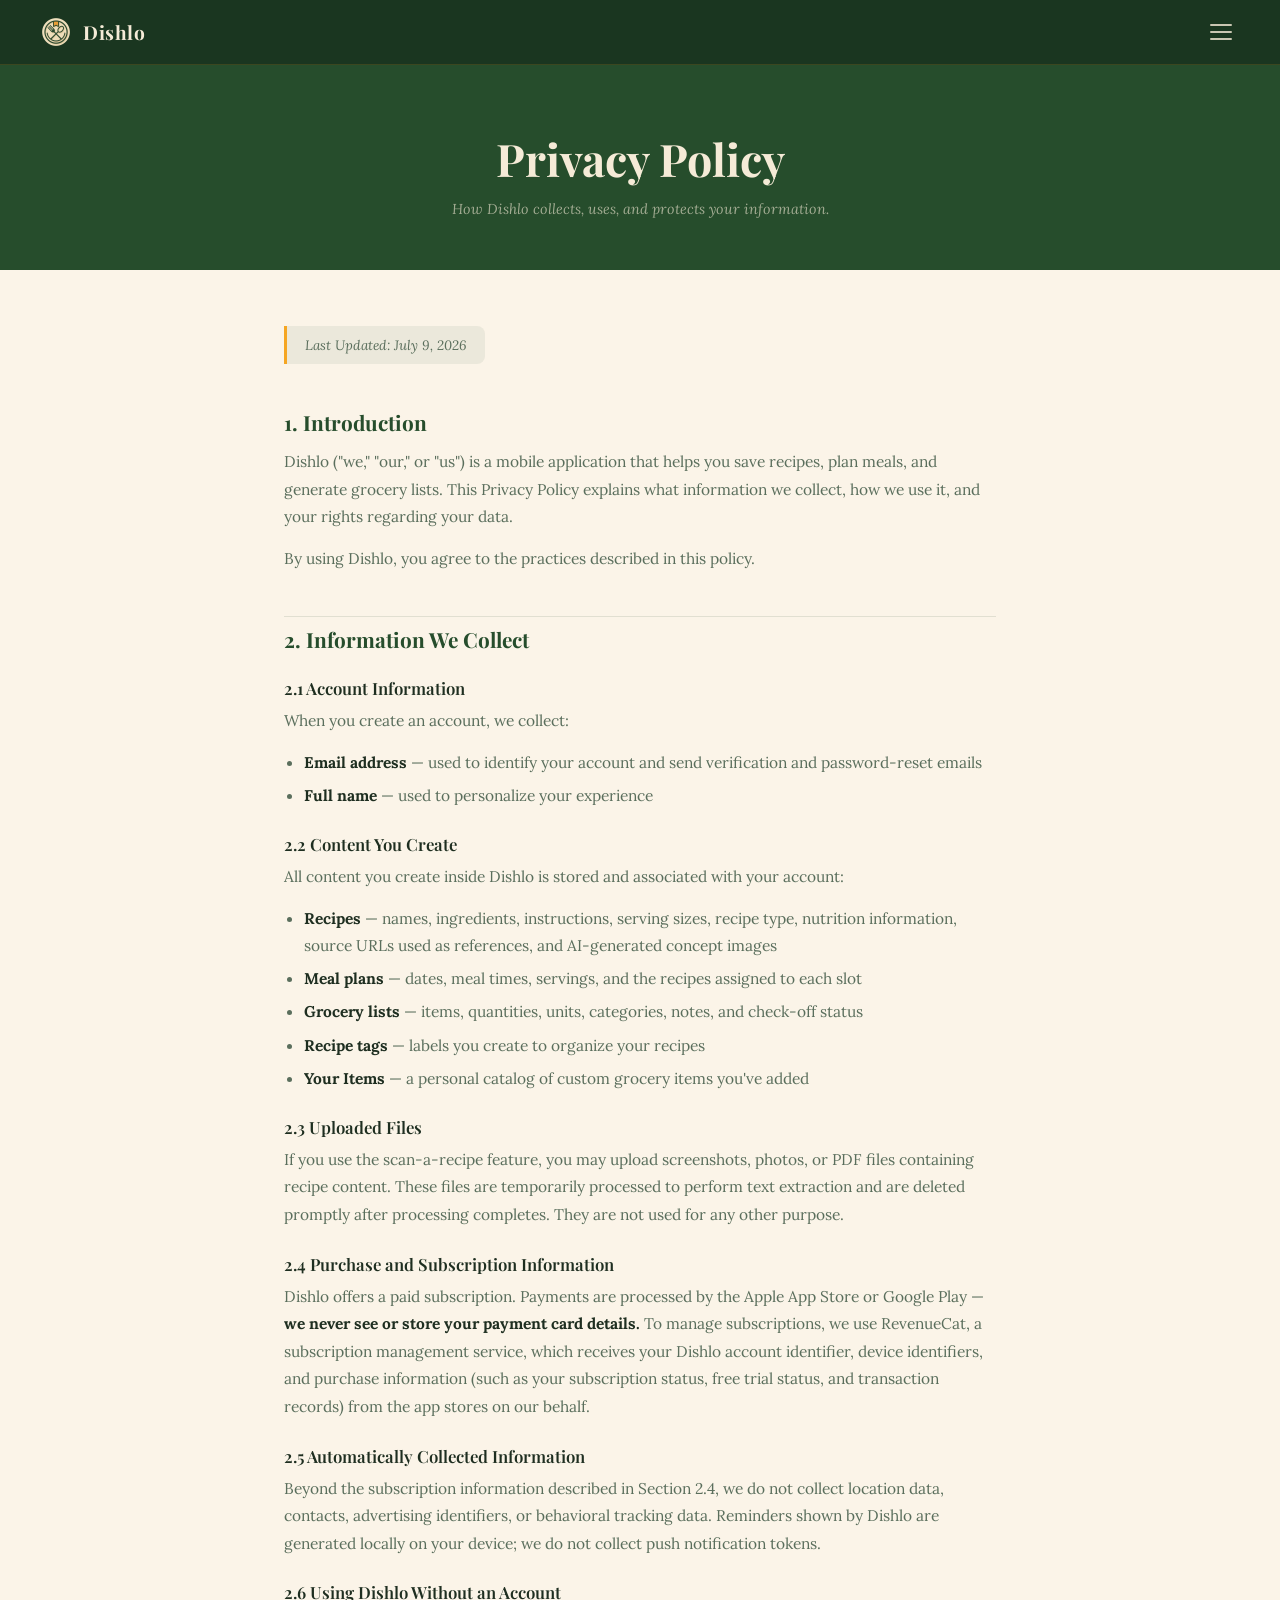
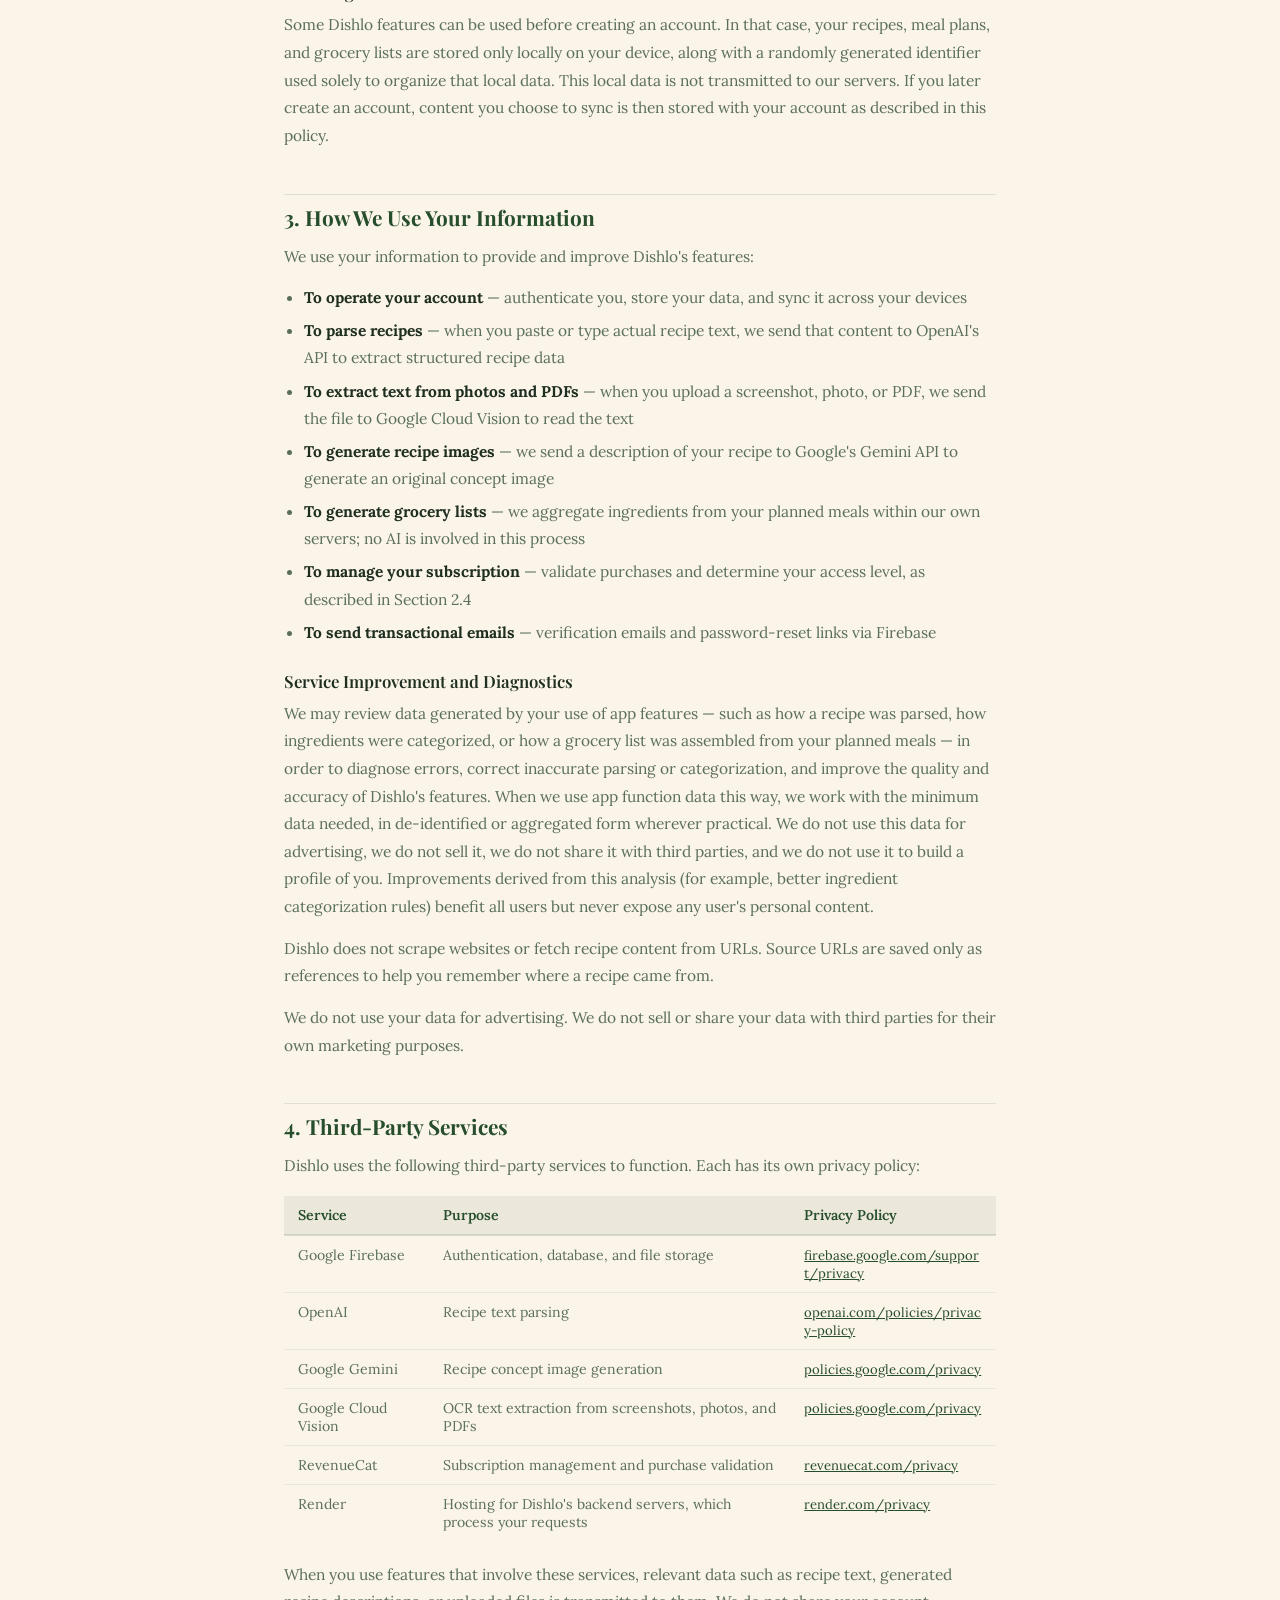
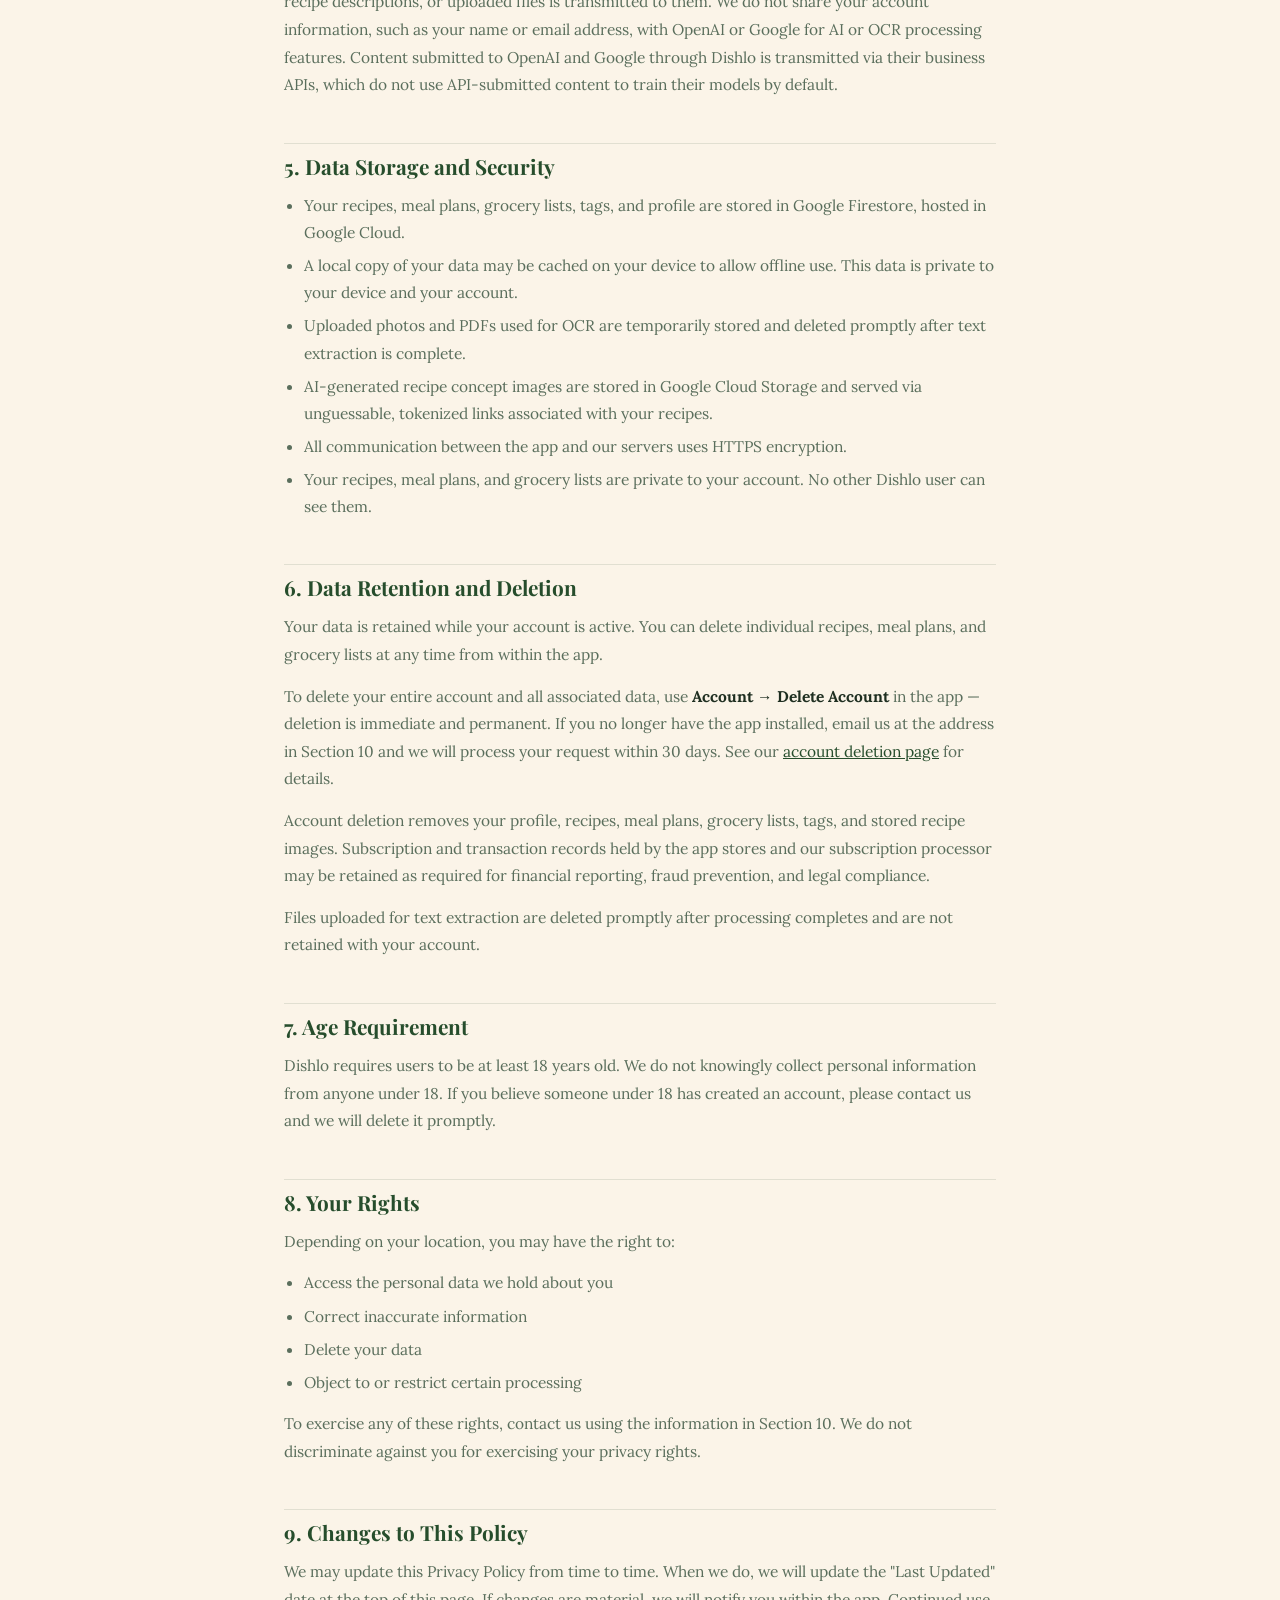
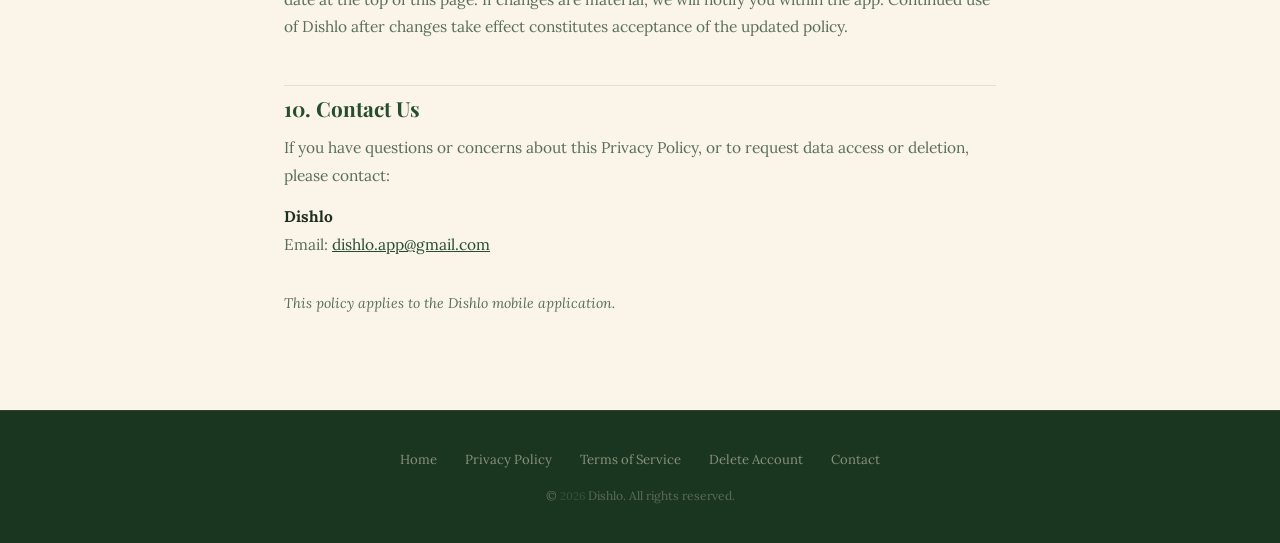
==== commit 89cd87ae: "site overhaul and terms and privacy update" ====
--- a/privacy.html
+++ b/privacy.html
@@ -5,7 +5,7 @@
   <meta name="viewport" content="width=device-width, initial-scale=1.0" />
 
   <title>Privacy Policy — Dishlo</title>
-  <meta name="description" content="Privacy Policy for the Dishlo mobile application." />
+  <meta name="description" content="Privacy Policy for the Dishlo mobile application. What we collect, how we use it, and your rights." />
 
   <link rel="icon" type="image/png" href="./assets/Dishlo-logo.png" />
   <link rel="preconnect" href="https://fonts.googleapis.com" />
@@ -32,6 +32,7 @@
         <a href="./index.html">Home</a>
         <a href="./privacy.html" class="nav-active">Privacy Policy</a>
         <a href="./terms.html">Terms of Service</a>
+        <a href="./delete-account.html">Delete Account</a>
       </div>
     </div>
   </nav>
@@ -42,7 +43,7 @@
   </div>
 
   <main class="content">
-    <span class="effective-date">Last Updated: April 8, 2026</span>
+    <span class="effective-date">Last Updated: July 9, 2026</span>
 
     <h2>1. Introduction</h2>
     <p>
@@ -51,7 +52,7 @@
       we collect, how we use it, and your rights regarding your data.
     </p>
     <p>
-      By creating an account and using Dishlo, you agree to the practices described in this policy.
+      By using Dishlo, you agree to the practices described in this policy.
     </p>
 
     <h2>2. Information We Collect</h2>
@@ -77,33 +78,67 @@
     <p>
       If you use the scan-a-recipe feature, you may upload screenshots, photos, or PDF files
       containing recipe content. These files are temporarily processed to perform text extraction
-      and are not retained beyond that process.
-    </p>
-
-    <h3>2.4 Automatically Collected Information</h3>
-    <p>
-      We do not collect device identifiers, location data, or behavioral analytics beyond what is
-      necessary to operate the app.
+      and are deleted promptly after processing completes. They are not used for any other purpose.
+    </p>
+
+    <h3>2.4 Purchase and Subscription Information</h3>
+    <p>
+      Dishlo offers a paid subscription. Payments are processed by the Apple App Store or
+      Google Play — <strong>we never see or store your payment card details.</strong>
+      To manage subscriptions, we use RevenueCat, a subscription management service, which
+      receives your Dishlo account identifier, device identifiers, and purchase information
+      (such as your subscription status, free trial status, and transaction records) from
+      the app stores on our behalf.
+    </p>
+
+    <h3>2.5 Automatically Collected Information</h3>
+    <p>
+      Beyond the subscription information described in Section 2.4, we do not collect location
+      data, contacts, advertising identifiers, or behavioral tracking data. Reminders shown by
+      Dishlo are generated locally on your device; we do not collect push notification tokens.
+    </p>
+
+    <h3>2.6 Using Dishlo Without an Account</h3>
+    <p>
+      Some Dishlo features can be used before creating an account. In that case, your recipes,
+      meal plans, and grocery lists are stored only locally on your device, along with a randomly
+      generated identifier used solely to organize that local data. This local data is not
+      transmitted to our servers. If you later create an account, content you choose to sync
+      is then stored with your account as described in this policy.
     </p>
 
     <h2>3. How We Use Your Information</h2>
-    <p>We use your information solely to provide Dishlo's features:</p>
+    <p>We use your information to provide and improve Dishlo's features:</p>
     <ul>
       <li><strong>To operate your account</strong> — authenticate you, store your data, and sync it across your devices</li>
       <li><strong>To parse recipes</strong> — when you paste or type actual recipe text, we send that content to OpenAI's API to extract structured recipe data</li>
       <li><strong>To extract text from photos and PDFs</strong> — when you upload a screenshot, photo, or PDF, we send the file to Google Cloud Vision to read the text</li>
       <li><strong>To generate recipe images</strong> — we send a description of your recipe to Google's Gemini API to generate an original concept image</li>
       <li><strong>To generate grocery lists</strong> — we aggregate ingredients from your planned meals within our own servers; no AI is involved in this process</li>
+      <li><strong>To manage your subscription</strong> — validate purchases and determine your access level, as described in Section 2.4</li>
       <li><strong>To send transactional emails</strong> — verification emails and password-reset links via Firebase</li>
     </ul>
 
-    <p>
-      Dishlo does not scrape websites or fetch recipe content from URLs. Source URLs are saved only
-      as references to help you remember where a recipe came from.
-    </p>
-
-    <p>
-      We do not use your data for advertising. We do not sell your data to third parties.
+    <h3>Service Improvement and Diagnostics</h3>
+    <p>
+      We may review data generated by your use of app features — such as how a recipe was parsed,
+      how ingredients were categorized, or how a grocery list was assembled from your planned
+      meals — in order to diagnose errors, correct inaccurate parsing or categorization, and
+      improve the quality and accuracy of Dishlo's features. When we use app function data this
+      way, we work with the minimum data needed, in de-identified or aggregated form wherever
+      practical. We do not use this data for advertising, we do not sell it, we do not share it
+      with third parties, and we do not use it to build a profile of you. Improvements derived
+      from this analysis (for example, better ingredient categorization rules) benefit all users
+      but never expose any user's personal content.
+    </p>
+
+    <p>
+      Dishlo does not scrape websites or fetch recipe content from URLs. Source URLs are saved
+      only as references to help you remember where a recipe came from.
+    </p>
+    <p>
+      We do not use your data for advertising. We do not sell or share your data with third
+      parties for their own marketing purposes.
     </p>
 
     <h2>4. Third-Party Services</h2>
@@ -117,94 +152,118 @@
           <th>Privacy Policy</th>
         </tr>
       </thead>
-
       <tbody>
         <tr>
-          <td><strong>Google Firebase</strong></td>
+          <td>Google Firebase</td>
           <td>Authentication, database, and file storage</td>
           <td><a href="https://firebase.google.com/support/privacy" target="_blank" rel="noopener">firebase.google.com/support/privacy</a></td>
         </tr>
-
-        <tr>
-          <td><strong>OpenAI</strong></td>
+        <tr>
+          <td>OpenAI</td>
           <td>Recipe text parsing</td>
           <td><a href="https://openai.com/policies/privacy-policy" target="_blank" rel="noopener">openai.com/policies/privacy-policy</a></td>
         </tr>
-
-        <tr>
-          <td><strong>Google Gemini</strong></td>
+        <tr>
+          <td>Google Gemini</td>
           <td>Recipe concept image generation</td>
           <td><a href="https://policies.google.com/privacy" target="_blank" rel="noopener">policies.google.com/privacy</a></td>
         </tr>
-
-        <tr>
-          <td><strong>Google Cloud Vision</strong></td>
+        <tr>
+          <td>Google Cloud Vision</td>
           <td>OCR text extraction from screenshots, photos, and PDFs</td>
           <td><a href="https://policies.google.com/privacy" target="_blank" rel="noopener">policies.google.com/privacy</a></td>
         </tr>
+        <tr>
+          <td>RevenueCat</td>
+          <td>Subscription management and purchase validation</td>
+          <td><a href="https://www.revenuecat.com/privacy" target="_blank" rel="noopener">revenuecat.com/privacy</a></td>
+        </tr>
+        <tr>
+          <td>Render</td>
+          <td>Hosting for Dishlo's backend servers, which process your requests</td>
+          <td><a href="https://render.com/privacy" target="_blank" rel="noopener">render.com/privacy</a></td>
+        </tr>
       </tbody>
     </table>
 
     <p>
       When you use features that involve these services, relevant data such as recipe text,
       generated recipe descriptions, or uploaded files is transmitted to them. We do not share
-      your account information, such as your name or email address, with these providers for
-      those AI or OCR processing features.
+      your account information, such as your name or email address, with OpenAI or Google for
+      AI or OCR processing features. Content submitted to OpenAI and Google through Dishlo is
+      transmitted via their business APIs, which do not use API-submitted content to train
+      their models by default.
     </p>
 
     <h2>5. Data Storage and Security</h2>
     <ul>
       <li>Your recipes, meal plans, grocery lists, tags, and profile are stored in Google Firestore, hosted in Google Cloud.</li>
       <li>A local copy of your data may be cached on your device to allow offline use. This data is private to your device and your account.</li>
-      <li>Uploaded photos and PDFs used for OCR are temporarily stored and deleted after text extraction is complete.</li>
-      <li>AI-generated recipe concept images are stored in Google Cloud Storage and linked to your recipe.</li>
+      <li>Uploaded photos and PDFs used for OCR are temporarily stored and deleted promptly after text extraction is complete.</li>
+      <li>AI-generated recipe concept images are stored in Google Cloud Storage and served via unguessable, tokenized links associated with your recipes.</li>
       <li>All communication between the app and our servers uses HTTPS encryption.</li>
-      <li>Access to your data is restricted to your account only. No other Dishlo user can see your recipes, meal plans, or grocery lists.</li>
-    </ul>
-
-    <h2>6. Data Retention</h2>
-    <p>
-      Your data is retained for as long as your account is active. You can delete individual recipes,
+      <li>Your recipes, meal plans, and grocery lists are private to your account. No other Dishlo user can see them.</li>
+    </ul>
+
+    <h2>6. Data Retention and Deletion</h2>
+    <p>
+      Your data is retained while your account is active. You can delete individual recipes,
       meal plans, and grocery lists at any time from within the app.
     </p>
     <p>
-      To request deletion of your entire account and all associated data, contact us at the email
-      address listed in Section 10. We will process account deletion requests within 30 days.
-    </p>
-
-    <h2>7. Children's Privacy</h2>
-    <p>
-      Dishlo is not directed at children under the age of 13. We do not knowingly collect personal
-      information from children under 13. If you believe a child under 13 has provided us with
-      personal information, please contact us and we will delete it promptly.
+      To delete your entire account and all associated data, use <strong>Account &rarr; Delete
+      Account</strong> in the app — deletion is immediate and permanent. If you no longer have
+      the app installed, email us at the address in Section 10 and we will process your request
+      within 30 days. See our <a href="./delete-account.html">account deletion page</a> for details.
+    </p>
+    <p>
+      Account deletion removes your profile, recipes, meal plans, grocery lists, tags, and
+      stored recipe images. Subscription and transaction records held by the app stores and
+      our subscription processor may be retained as required for financial reporting, fraud
+      prevention, and legal compliance.
+    </p>
+    <p>
+      Files uploaded for text extraction are deleted promptly after processing completes and
+      are not retained with your account.
+    </p>
+
+    <h2>7. Age Requirement</h2>
+    <p>
+      Dishlo requires users to be at least 18 years old. We do not knowingly collect personal
+      information from anyone under 18. If you believe someone under 18 has created an account,
+      please contact us and we will delete it promptly.
     </p>
 
     <h2>8. Your Rights</h2>
     <p>Depending on your location, you may have the right to:</p>
     <ul>
-      <li><strong>Access</strong> the personal data we hold about you</li>
-      <li><strong>Correct</strong> inaccurate information</li>
-      <li><strong>Delete</strong> your data</li>
-      <li><strong>Object to or restrict</strong> certain processing</li>
-    </ul>
-    <p>To exercise any of these rights, contact us using the information in Section 10.</p>
+      <li>Access the personal data we hold about you</li>
+      <li>Correct inaccurate information</li>
+      <li>Delete your data</li>
+      <li>Object to or restrict certain processing</li>
+    </ul>
+    <p>
+      To exercise any of these rights, contact us using the information in Section 10.
+      We do not discriminate against you for exercising your privacy rights.
+    </p>
 
     <h2>9. Changes to This Policy</h2>
     <p>
       We may update this Privacy Policy from time to time. When we do, we will update the
-      "Last Updated" date at the top of this page. If changes are material, we will notify you
-      within the app. Continued use of Dishlo after changes take effect constitutes acceptance
-      of the updated policy.
+      "Last Updated" date at the top of this page. If changes are material, we will notify
+      you within the app. Continued use of Dishlo after changes take effect constitutes
+      acceptance of the updated policy.
     </p>
 
     <h2>10. Contact Us</h2>
-    <p>If you have questions or concerns about this Privacy Policy, or to request data deletion, please contact:</p>
-
+    <p>
+      If you have questions or concerns about this Privacy Policy, or to request data access
+      or deletion, please contact:
+    </p>
     <p>
       <strong>Dishlo</strong><br />
       Email: <a href="mailto:dishlo.app@gmail.com">dishlo.app@gmail.com</a>
     </p>
-
     <p style="margin-top: 32px; font-style: italic; font-size: 0.88rem; color: var(--text-muted);">
       This policy applies to the Dishlo mobile application.
     </p>
@@ -215,6 +274,7 @@
       <a href="./index.html">Home</a>
       <a href="./privacy.html">Privacy Policy</a>
       <a href="./terms.html">Terms of Service</a>
+      <a href="./delete-account.html">Delete Account</a>
       <a href="mailto:dishlo.app@gmail.com">Contact</a>
     </div>
 
@@ -241,4 +301,4 @@
     });
   </script>
 </body>
-</html>+</html>
--- a/styles.css
+++ b/styles.css
@@ -1035,4 +1035,334 @@
   .disclaimer-card {
     padding: 24px 20px;
   }
-}+}
+/* ══════════════════════════════════════════════════════════════════
+ * v2 additions — conversion sections (hero CTA, trust, pricing, FAQ)
+ * ══════════════════════════════════════════════════════════════════ */
+
+/* ── Hero refinements ───────────────────────────────────────────── */
+.hero-eyebrow {
+  font-family: var(--body);
+  font-size: 0.82rem;
+  font-weight: 600;
+  letter-spacing: 0.22em;
+  text-transform: uppercase;
+  color: var(--yellow);
+  position: relative;
+  z-index: 1;
+  margin-bottom: 6px;
+  animation: heroFadeUp 0.8s 0.05s ease both;
+}
+
+.hero-headline {
+  font-size: clamp(2.6rem, 7vw, 5rem) !important;
+  line-height: 1.08 !important;
+  letter-spacing: 0.005em !important;
+  max-width: 14ch;
+}
+
+.hero-headline em {
+  font-style: italic;
+  color: var(--yellow);
+}
+
+.hero-cta {
+  display: flex;
+  flex-direction: column;
+  align-items: center;
+  gap: 12px;
+  position: relative;
+  z-index: 1;
+  animation: heroFadeUp 0.8s 0.35s ease both;
+}
+
+.btn-primary {
+  display: inline-block;
+  font-family: var(--body);
+  font-size: 1.05rem;
+  font-weight: 600;
+  letter-spacing: 0.02em;
+  color: var(--green-dark);
+  background: var(--yellow);
+  padding: 15px 34px;
+  border-radius: 999px;
+  box-shadow: 0 6px 24px rgba(245,166,35,0.35);
+  transition: transform 0.18s ease, box-shadow 0.18s ease, background 0.18s ease;
+}
+
+.btn-primary:hover {
+  color: var(--green-dark);
+  background: var(--yellow-light);
+  transform: translateY(-2px);
+  box-shadow: 0 10px 30px rgba(245,166,35,0.45);
+}
+
+.btn-primary:focus-visible {
+  outline: 3px solid var(--beige);
+  outline-offset: 3px;
+}
+
+.hero-cta-note {
+  font-family: var(--body);
+  font-size: 0.86rem;
+  font-style: italic;
+  color: rgba(245,235,215,0.75);
+}
+
+/* On light sections the note reads dark */
+.coming-section .hero-cta-note {
+  color: var(--text-muted);
+}
+
+/* ── Trust section (dark band) ──────────────────────────────────── */
+.trust-section {
+  background: var(--green-dark);
+  padding: 96px 24px;
+}
+
+.section-label-light {
+  color: var(--yellow) !important;
+}
+
+.section-title-light {
+  color: var(--beige) !important;
+}
+
+.trust-grid {
+  display: grid;
+  grid-template-columns: repeat(auto-fit, minmax(260px, 1fr));
+  gap: 28px;
+  margin-top: 44px;
+}
+
+.trust-item {
+  border-top: 2px solid rgba(245,166,35,0.5);
+  padding-top: 20px;
+}
+
+.trust-title {
+  font-family: var(--serif);
+  font-size: 1.3rem;
+  font-weight: 700;
+  color: var(--yellow);
+  margin-bottom: 10px;
+}
+
+.trust-item p {
+  font-family: var(--body);
+  font-size: 0.98rem;
+  line-height: 1.7;
+  color: rgba(245,235,215,0.85);
+}
+
+/* ── Pricing ────────────────────────────────────────────────────── */
+.pricing-section {
+  background: var(--beige-light);
+  padding: 96px 24px;
+  text-align: center;
+}
+
+.pricing-section .section-title {
+  margin-bottom: 8px;
+}
+
+.pricing-card {
+  max-width: 460px;
+  margin: 40px auto 0;
+  background: var(--white);
+  border: 1px solid var(--card-border);
+  border-radius: var(--radius-lg);
+  padding: 40px 36px 34px;
+  box-shadow: 0 18px 50px rgba(38,77,44,0.10);
+  position: relative;
+}
+
+.pricing-trial {
+  display: inline-block;
+  font-family: var(--body);
+  font-size: 0.82rem;
+  font-weight: 600;
+  letter-spacing: 0.14em;
+  text-transform: uppercase;
+  color: var(--green-dark);
+  background: var(--yellow);
+  border-radius: 999px;
+  padding: 7px 18px;
+  margin-bottom: 18px;
+}
+
+.pricing-price {
+  font-family: var(--serif);
+  font-size: 3.4rem;
+  font-weight: 900;
+  color: var(--green);
+  line-height: 1;
+  margin-bottom: 24px;
+}
+
+.pricing-price span {
+  font-family: var(--body);
+  font-size: 1.05rem;
+  font-weight: 500;
+  color: var(--text-muted);
+}
+
+.pricing-list {
+  list-style: none;
+  text-align: left;
+  margin: 0 auto 22px;
+  max-width: 340px;
+}
+
+.pricing-list li {
+  font-family: var(--body);
+  font-size: 0.98rem;
+  line-height: 1.6;
+  color: var(--text-dark);
+  padding: 8px 0 8px 30px;
+  position: relative;
+  border-bottom: 1px dashed rgba(38,77,44,0.12);
+}
+
+.pricing-list li:last-child {
+  border-bottom: none;
+}
+
+.pricing-list li::before {
+  content: "✓";
+  position: absolute;
+  left: 4px;
+  color: var(--yellow);
+  font-weight: 700;
+}
+
+.pricing-fine {
+  font-family: var(--body);
+  font-size: 0.85rem;
+  font-style: italic;
+  line-height: 1.6;
+  color: var(--text-muted);
+}
+
+/* ── FAQ ────────────────────────────────────────────────────────── */
+.faq-section {
+  background: var(--beige);
+  padding: 96px 24px;
+}
+
+.faq-list {
+  max-width: 720px;
+  margin: 40px auto 0;
+}
+
+.faq-item {
+  background: var(--white);
+  border: 1px solid var(--card-border);
+  border-radius: var(--radius-md);
+  margin-bottom: 14px;
+  overflow: hidden;
+}
+
+.faq-item summary {
+  font-family: var(--serif);
+  font-size: 1.08rem;
+  font-weight: 600;
+  color: var(--green);
+  padding: 20px 52px 20px 24px;
+  cursor: pointer;
+  list-style: none;
+  position: relative;
+  transition: background 0.15s ease;
+}
+
+.faq-item summary::-webkit-details-marker {
+  display: none;
+}
+
+.faq-item summary::after {
+  content: "+";
+  position: absolute;
+  right: 22px;
+  top: 50%;
+  transform: translateY(-50%);
+  font-family: var(--body);
+  font-size: 1.5rem;
+  font-weight: 400;
+  color: var(--yellow);
+  transition: transform 0.2s ease;
+}
+
+.faq-item[open] summary::after {
+  transform: translateY(-50%) rotate(45deg);
+}
+
+.faq-item summary:hover {
+  background: var(--beige-light);
+}
+
+.faq-item summary:focus-visible {
+  outline: 3px solid var(--yellow);
+  outline-offset: -3px;
+}
+
+.faq-item p {
+  font-family: var(--body);
+  font-size: 0.96rem;
+  line-height: 1.75;
+  color: var(--text-muted);
+  padding: 0 24px 22px;
+}
+
+.faq-item a {
+  color: var(--green);
+  font-weight: 600;
+  text-decoration: underline;
+  text-decoration-color: var(--yellow);
+  text-underline-offset: 3px;
+}
+
+/* ── Disclaimer link styling ────────────────────────────────────── */
+.disclaimer-card a {
+  color: var(--green);
+  font-weight: 600;
+  text-decoration: underline;
+  text-decoration-color: var(--yellow);
+  text-underline-offset: 3px;
+}
+
+/* ── Coming section CTA spacing ─────────────────────────────────── */
+.coming-section .hero-cta {
+  margin-bottom: 36px;
+}
+
+/* ── Reduced motion ─────────────────────────────────────────────── */
+@media (prefers-reduced-motion: reduce) {
+  *, *::before, *::after {
+    animation-duration: 0.01ms !important;
+    animation-iteration-count: 1 !important;
+    transition-duration: 0.01ms !important;
+  }
+  .reveal {
+    opacity: 1 !important;
+    transform: none !important;
+  }
+}
+
+/* ── Small screens ──────────────────────────────────────────────── */
+@media (max-width: 560px) {
+  .trust-section,
+  .pricing-section,
+  .faq-section {
+    padding: 68px 20px;
+  }
+
+  .pricing-card {
+    padding: 32px 22px 28px;
+  }
+
+  .btn-primary {
+    width: 100%;
+    max-width: 340px;
+    text-align: center;
+  }
+}
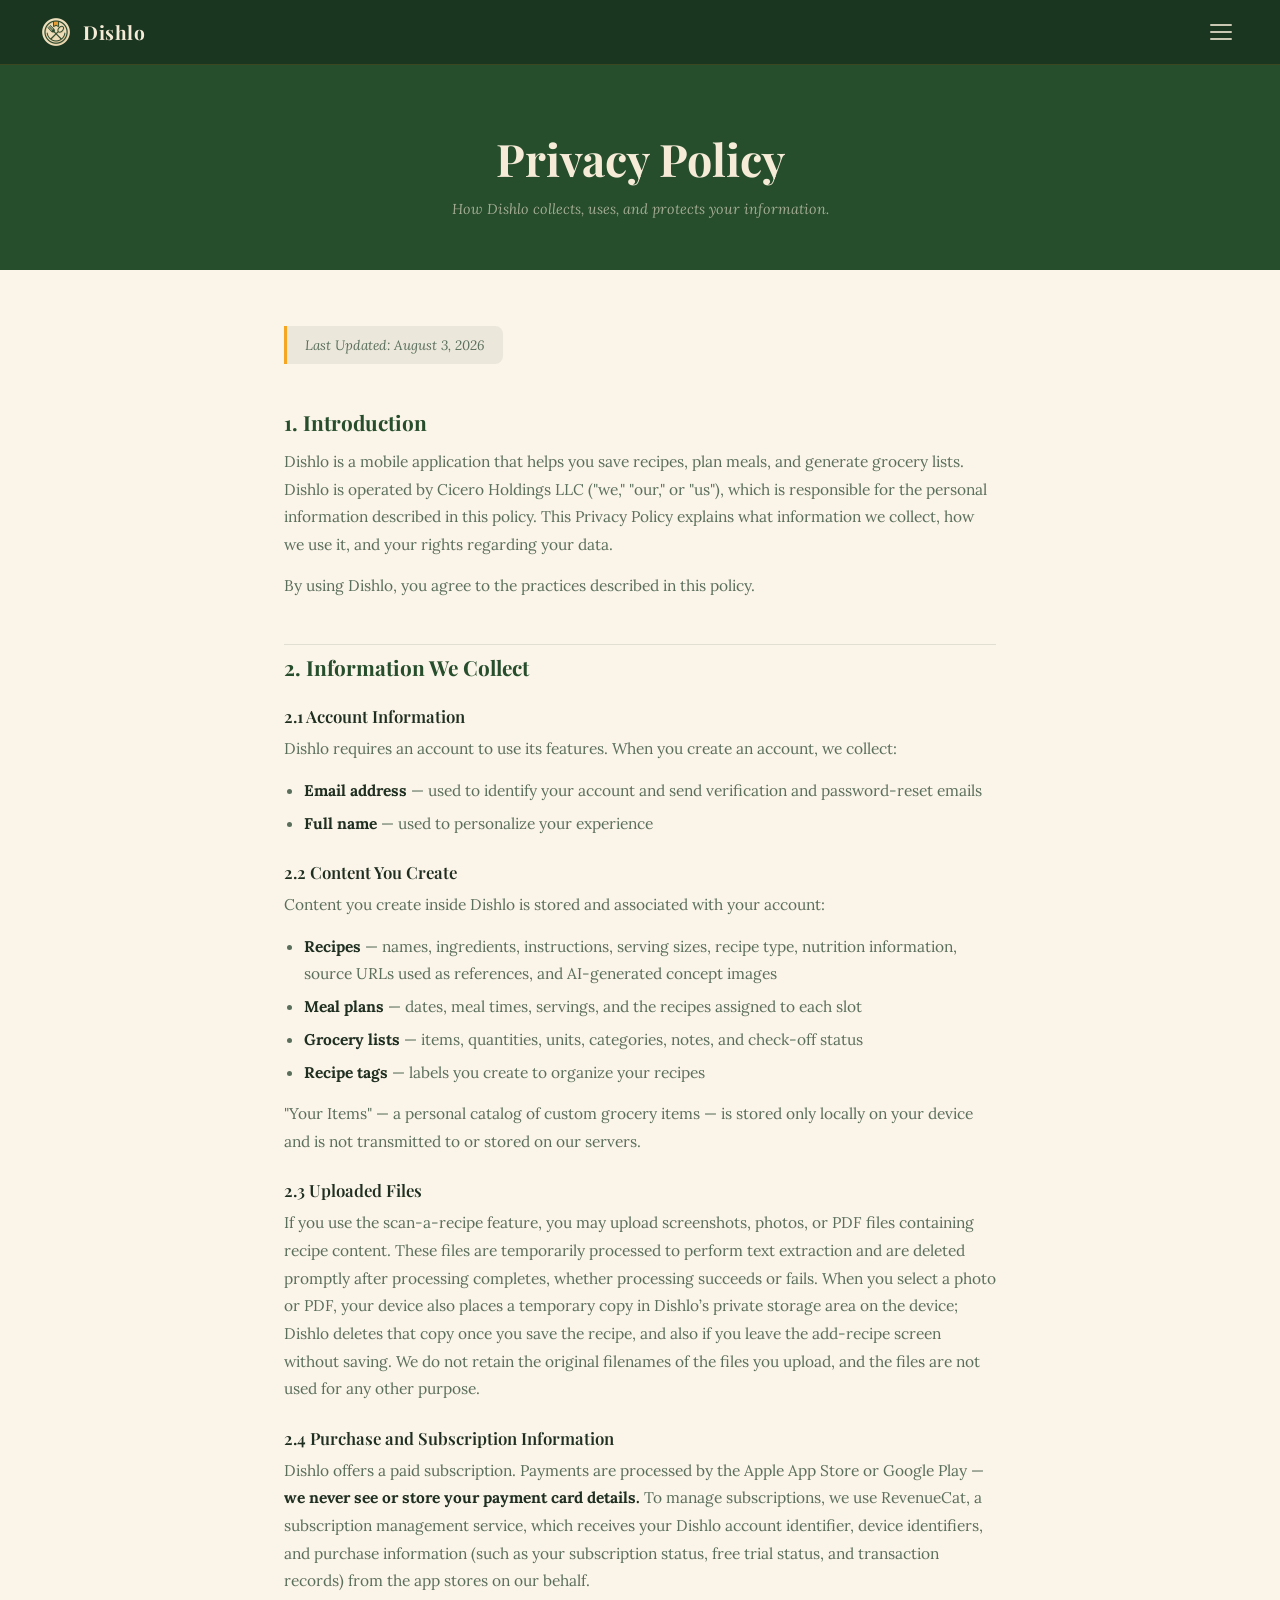
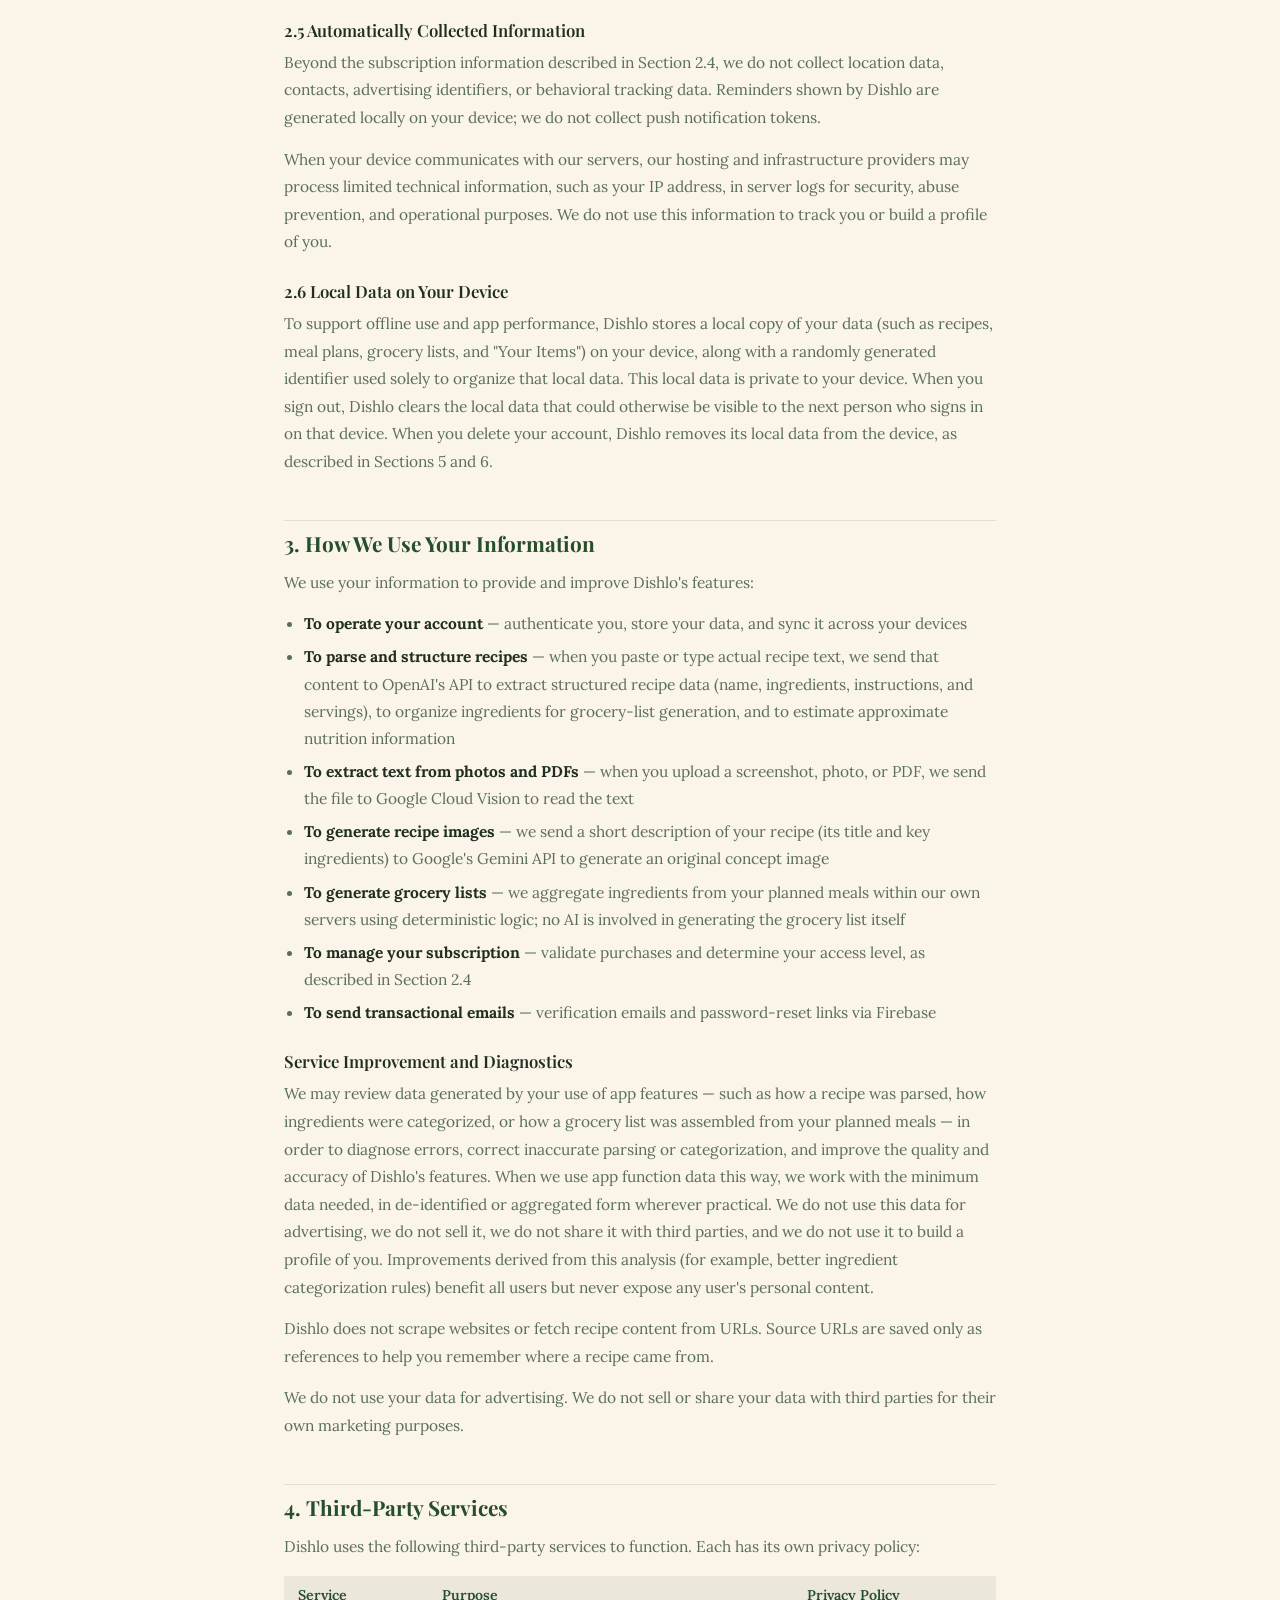
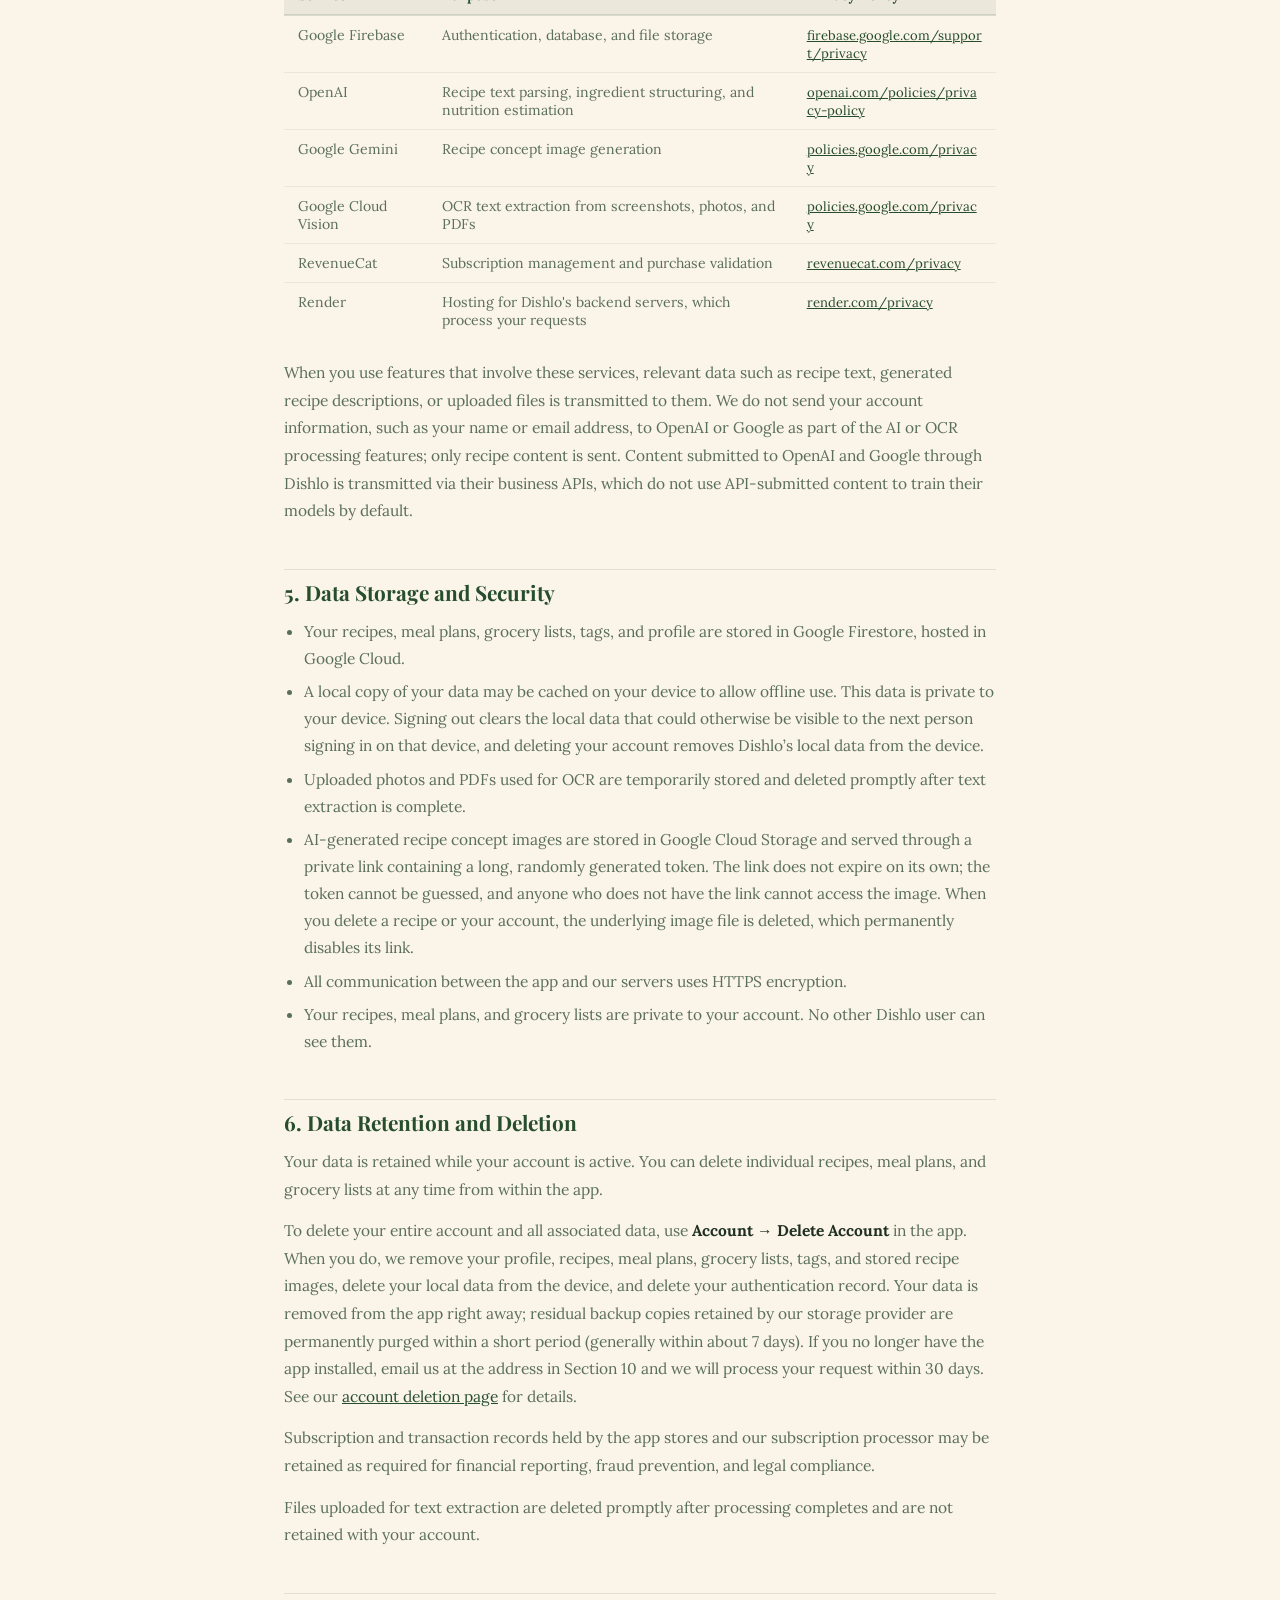
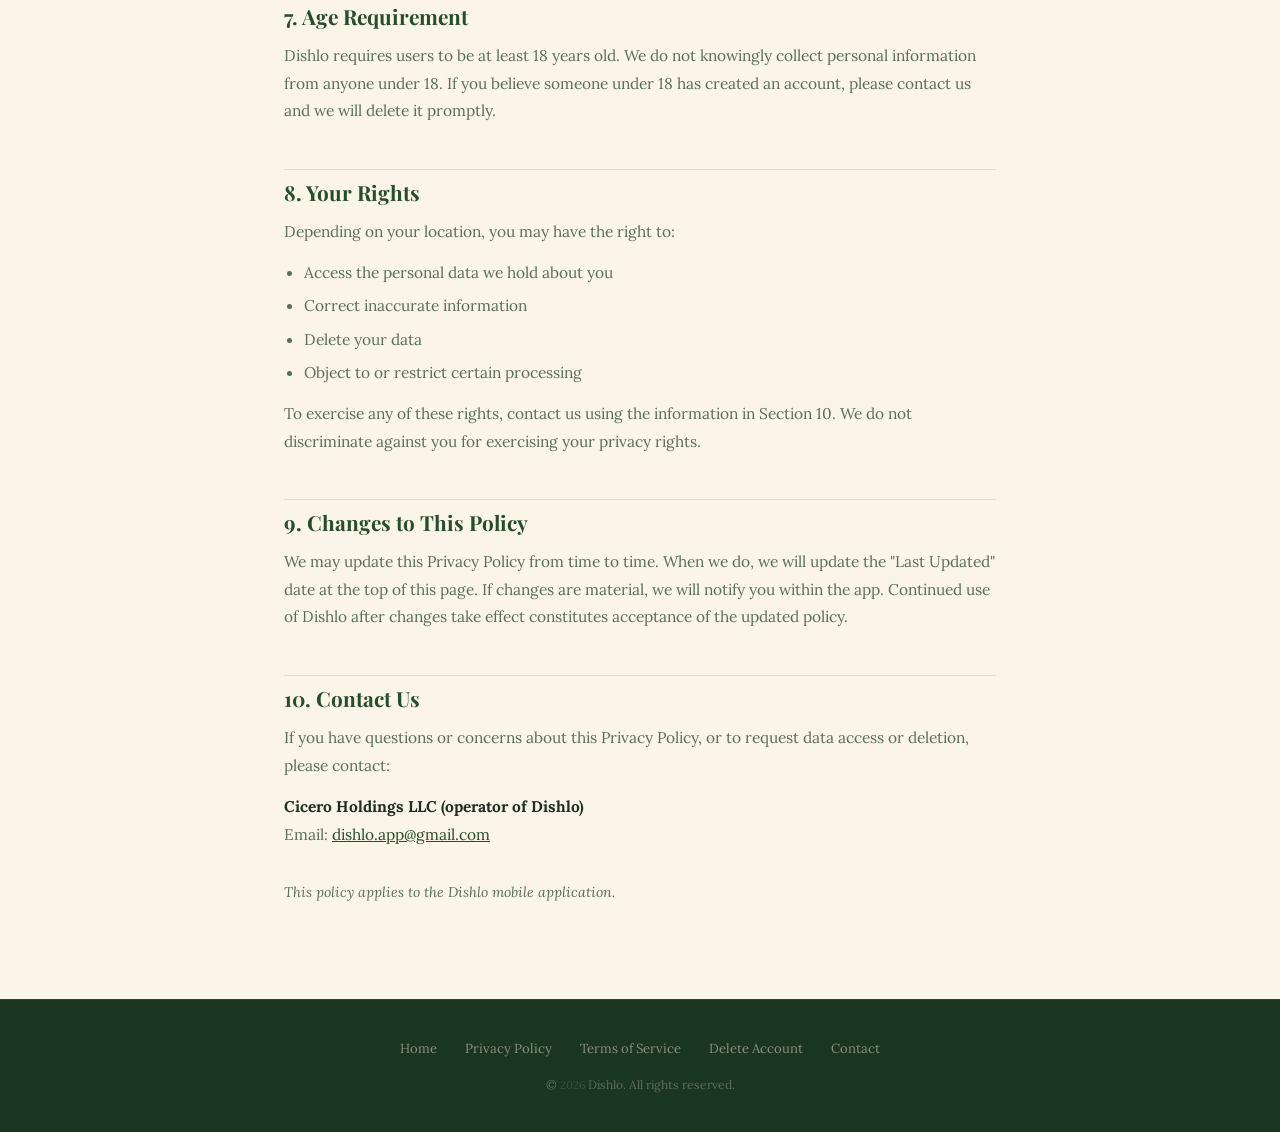
==== commit bc98f63e: "updated tos and pri pol" ====
--- a/privacy.html
+++ b/privacy.html
@@ -43,13 +43,14 @@
   </div>
 
   <main class="content">
-    <span class="effective-date">Last Updated: July 9, 2026</span>
+    <span class="effective-date">Last Updated: August 3, 2026</span>
 
     <h2>1. Introduction</h2>
     <p>
-      Dishlo ("we," "our," or "us") is a mobile application that helps you save recipes,
-      plan meals, and generate grocery lists. This Privacy Policy explains what information
-      we collect, how we use it, and your rights regarding your data.
+      Dishlo is a mobile application that helps you save recipes, plan meals, and generate
+      grocery lists. Dishlo is operated by Cicero Holdings LLC ("we," "our," or "us"), which is
+      responsible for the personal information described in this policy. This Privacy Policy
+      explains what information we collect, how we use it, and your rights regarding your data.
     </p>
     <p>
       By using Dishlo, you agree to the practices described in this policy.
@@ -58,27 +59,34 @@
     <h2>2. Information We Collect</h2>
 
     <h3>2.1 Account Information</h3>
-    <p>When you create an account, we collect:</p>
+    <p>Dishlo requires an account to use its features. When you create an account, we collect:</p>
     <ul>
       <li><strong>Email address</strong> — used to identify your account and send verification and password-reset emails</li>
       <li><strong>Full name</strong> — used to personalize your experience</li>
     </ul>
 
     <h3>2.2 Content You Create</h3>
-    <p>All content you create inside Dishlo is stored and associated with your account:</p>
+    <p>Content you create inside Dishlo is stored and associated with your account:</p>
     <ul>
       <li><strong>Recipes</strong> — names, ingredients, instructions, serving sizes, recipe type, nutrition information, source URLs used as references, and AI-generated concept images</li>
       <li><strong>Meal plans</strong> — dates, meal times, servings, and the recipes assigned to each slot</li>
       <li><strong>Grocery lists</strong> — items, quantities, units, categories, notes, and check-off status</li>
       <li><strong>Recipe tags</strong> — labels you create to organize your recipes</li>
-      <li><strong>Your Items</strong> — a personal catalog of custom grocery items you've added</li>
-    </ul>
+    </ul>
+    <p>
+      "Your Items" — a personal catalog of custom grocery items — is stored only locally on
+      your device and is not transmitted to or stored on our servers.
+    </p>
 
     <h3>2.3 Uploaded Files</h3>
     <p>
       If you use the scan-a-recipe feature, you may upload screenshots, photos, or PDF files
       containing recipe content. These files are temporarily processed to perform text extraction
-      and are deleted promptly after processing completes. They are not used for any other purpose.
+      and are deleted promptly after processing completes, whether processing succeeds or fails.
+      When you select a photo or PDF, your device also places a temporary copy in Dishlo’s private
+      storage area on the device; Dishlo deletes that copy once you save the recipe, and also if you
+      leave the add-recipe screen without saving. We do not retain the original filenames of the files
+      you upload, and the files are not used for any other purpose.
     </p>
 
     <h3>2.4 Purchase and Subscription Information</h3>
@@ -97,24 +105,31 @@
       data, contacts, advertising identifiers, or behavioral tracking data. Reminders shown by
       Dishlo are generated locally on your device; we do not collect push notification tokens.
     </p>
-
-    <h3>2.6 Using Dishlo Without an Account</h3>
-    <p>
-      Some Dishlo features can be used before creating an account. In that case, your recipes,
-      meal plans, and grocery lists are stored only locally on your device, along with a randomly
-      generated identifier used solely to organize that local data. This local data is not
-      transmitted to our servers. If you later create an account, content you choose to sync
-      is then stored with your account as described in this policy.
+    <p>
+      When your device communicates with our servers, our hosting and infrastructure providers
+      may process limited technical information, such as your IP address, in server logs for
+      security, abuse prevention, and operational purposes. We do not use this information to
+      track you or build a profile of you.
+    </p>
+
+    <h3>2.6 Local Data on Your Device</h3>
+    <p>
+      To support offline use and app performance, Dishlo stores a local copy of your data
+      (such as recipes, meal plans, grocery lists, and "Your Items") on your device, along with
+      a randomly generated identifier used solely to organize that local data. This local data
+      is private to your device. When you sign out, Dishlo clears the local data that could otherwise
+      be visible to the next person who signs in on that device. When you delete your account, Dishlo
+      removes its local data from the device, as described in Sections 5 and 6.
     </p>
 
     <h2>3. How We Use Your Information</h2>
     <p>We use your information to provide and improve Dishlo's features:</p>
     <ul>
       <li><strong>To operate your account</strong> — authenticate you, store your data, and sync it across your devices</li>
-      <li><strong>To parse recipes</strong> — when you paste or type actual recipe text, we send that content to OpenAI's API to extract structured recipe data</li>
+      <li><strong>To parse and structure recipes</strong> — when you paste or type actual recipe text, we send that content to OpenAI's API to extract structured recipe data (name, ingredients, instructions, and servings), to organize ingredients for grocery-list generation, and to estimate approximate nutrition information</li>
       <li><strong>To extract text from photos and PDFs</strong> — when you upload a screenshot, photo, or PDF, we send the file to Google Cloud Vision to read the text</li>
-      <li><strong>To generate recipe images</strong> — we send a description of your recipe to Google's Gemini API to generate an original concept image</li>
-      <li><strong>To generate grocery lists</strong> — we aggregate ingredients from your planned meals within our own servers; no AI is involved in this process</li>
+      <li><strong>To generate recipe images</strong> — we send a short description of your recipe (its title and key ingredients) to Google's Gemini API to generate an original concept image</li>
+      <li><strong>To generate grocery lists</strong> — we aggregate ingredients from your planned meals within our own servers using deterministic logic; no AI is involved in generating the grocery list itself</li>
       <li><strong>To manage your subscription</strong> — validate purchases and determine your access level, as described in Section 2.4</li>
       <li><strong>To send transactional emails</strong> — verification emails and password-reset links via Firebase</li>
     </ul>
@@ -160,7 +175,7 @@
         </tr>
         <tr>
           <td>OpenAI</td>
-          <td>Recipe text parsing</td>
+          <td>Recipe text parsing, ingredient structuring, and nutrition estimation</td>
           <td><a href="https://openai.com/policies/privacy-policy" target="_blank" rel="noopener">openai.com/policies/privacy-policy</a></td>
         </tr>
         <tr>
@@ -188,19 +203,19 @@
 
     <p>
       When you use features that involve these services, relevant data such as recipe text,
-      generated recipe descriptions, or uploaded files is transmitted to them. We do not share
-      your account information, such as your name or email address, with OpenAI or Google for
-      AI or OCR processing features. Content submitted to OpenAI and Google through Dishlo is
-      transmitted via their business APIs, which do not use API-submitted content to train
-      their models by default.
+      generated recipe descriptions, or uploaded files is transmitted to them. We do not send
+      your account information, such as your name or email address, to OpenAI or Google as part
+      of the AI or OCR processing features; only recipe content is sent. Content submitted to
+      OpenAI and Google through Dishlo is transmitted via their business APIs, which do not use
+      API-submitted content to train their models by default.
     </p>
 
     <h2>5. Data Storage and Security</h2>
     <ul>
       <li>Your recipes, meal plans, grocery lists, tags, and profile are stored in Google Firestore, hosted in Google Cloud.</li>
-      <li>A local copy of your data may be cached on your device to allow offline use. This data is private to your device and your account.</li>
+      <li>A local copy of your data may be cached on your device to allow offline use. This data is private to your device. Signing out clears the local data that could otherwise be visible to the next person signing in on that device, and deleting your account removes Dishlo’s local data from the device.</li>
       <li>Uploaded photos and PDFs used for OCR are temporarily stored and deleted promptly after text extraction is complete.</li>
-      <li>AI-generated recipe concept images are stored in Google Cloud Storage and served via unguessable, tokenized links associated with your recipes.</li>
+      <li>AI-generated recipe concept images are stored in Google Cloud Storage and served through a private link containing a long, randomly generated token. The link does not expire on its own; the token cannot be guessed, and anyone who does not have the link cannot access the image. When you delete a recipe or your account, the underlying image file is deleted, which permanently disables its link.</li>
       <li>All communication between the app and our servers uses HTTPS encryption.</li>
       <li>Your recipes, meal plans, and grocery lists are private to your account. No other Dishlo user can see them.</li>
     </ul>
@@ -212,15 +227,17 @@
     </p>
     <p>
       To delete your entire account and all associated data, use <strong>Account &rarr; Delete
-      Account</strong> in the app — deletion is immediate and permanent. If you no longer have
-      the app installed, email us at the address in Section 10 and we will process your request
-      within 30 days. See our <a href="./delete-account.html">account deletion page</a> for details.
-    </p>
-    <p>
-      Account deletion removes your profile, recipes, meal plans, grocery lists, tags, and
-      stored recipe images. Subscription and transaction records held by the app stores and
-      our subscription processor may be retained as required for financial reporting, fraud
-      prevention, and legal compliance.
+      Account</strong> in the app. When you do, we remove your profile, recipes, meal plans,
+      grocery lists, tags, and stored recipe images, delete your local data from the device, and
+      delete your authentication record. Your data is removed from the app right away; residual
+      backup copies retained by our storage provider are permanently purged within a short
+      period (generally within about 7 days). If you no longer have the app installed, email us
+      at the address in Section 10 and we will process your request within 30 days. See our
+      <a href="./delete-account.html">account deletion page</a> for details.
+    </p>
+    <p>
+      Subscription and transaction records held by the app stores and our subscription processor
+      may be retained as required for financial reporting, fraud prevention, and legal compliance.
     </p>
     <p>
       Files uploaded for text extraction are deleted promptly after processing completes and
@@ -261,7 +278,7 @@
       or deletion, please contact:
     </p>
     <p>
-      <strong>Dishlo</strong><br />
+      <strong>Cicero Holdings LLC (operator of Dishlo)</strong><br />
       Email: <a href="mailto:dishlo.app@gmail.com">dishlo.app@gmail.com</a>
     </p>
     <p style="margin-top: 32px; font-style: italic; font-size: 0.88rem; color: var(--text-muted);">
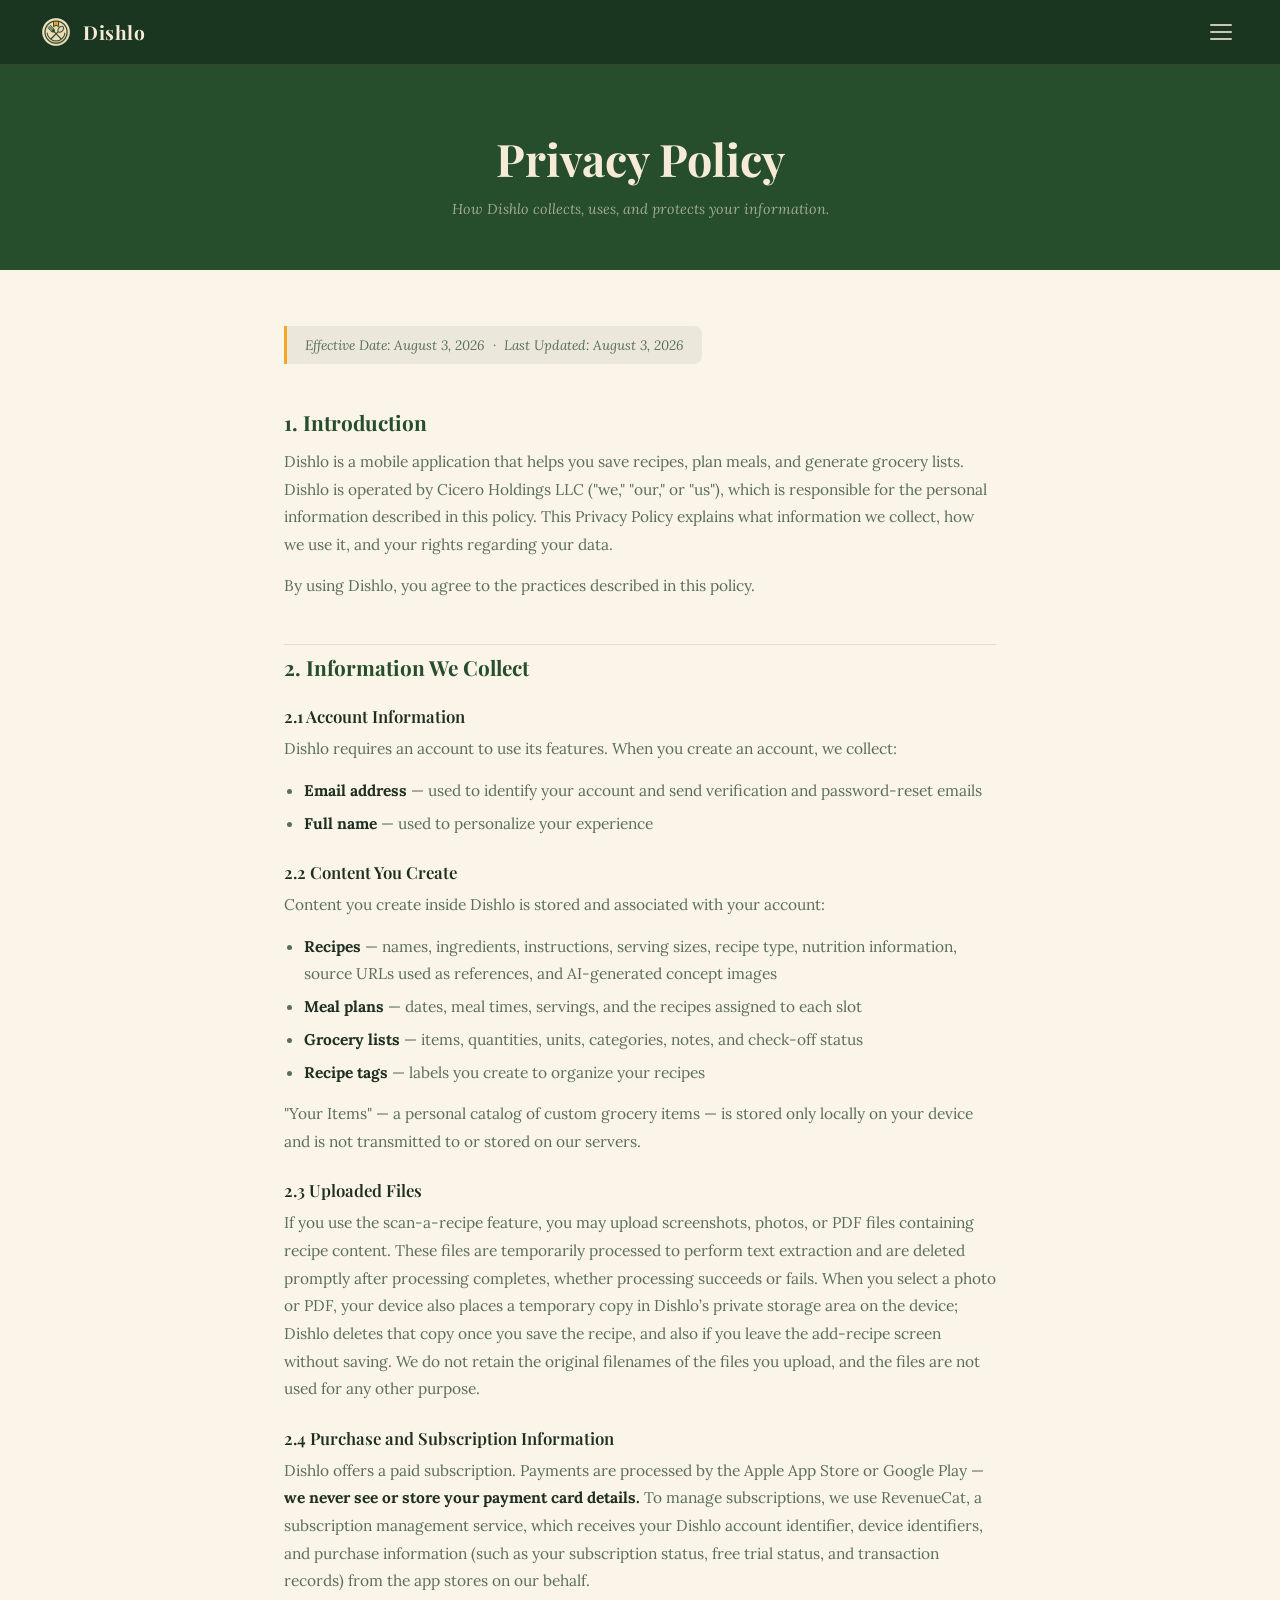
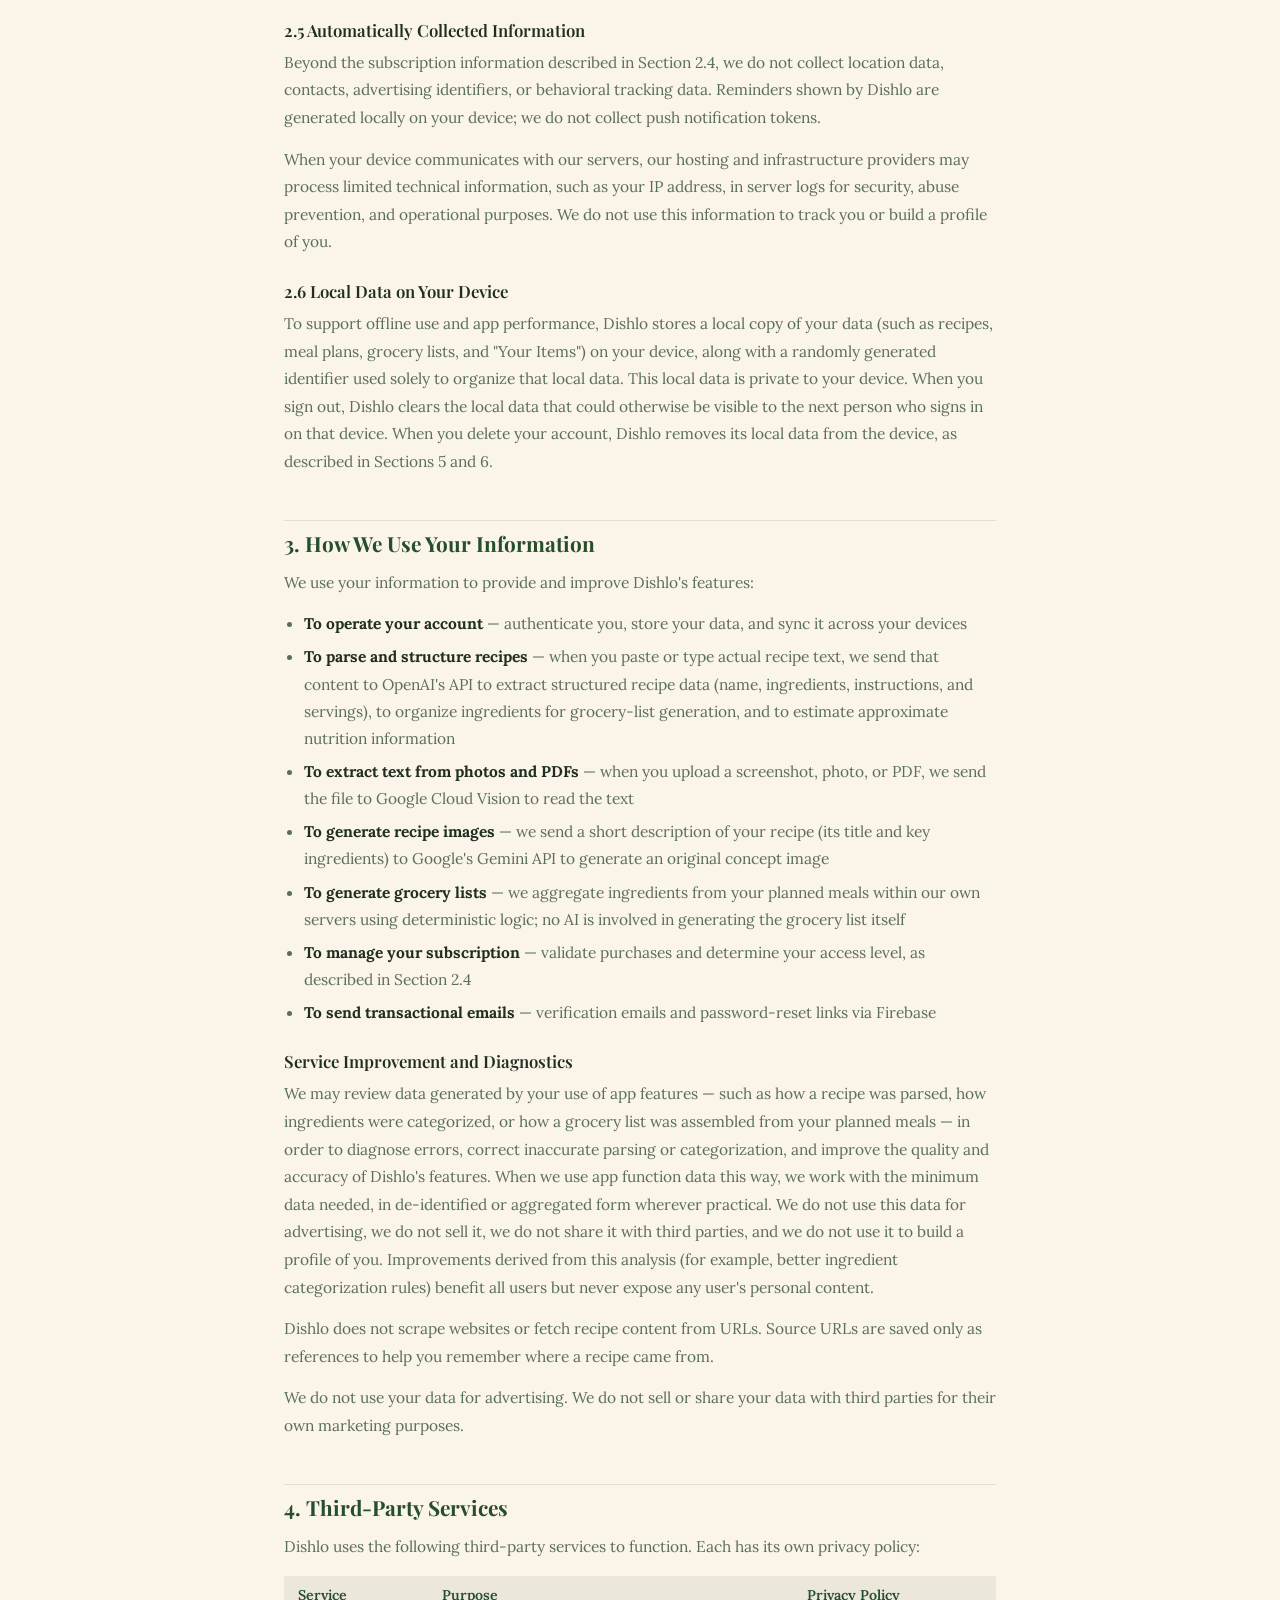
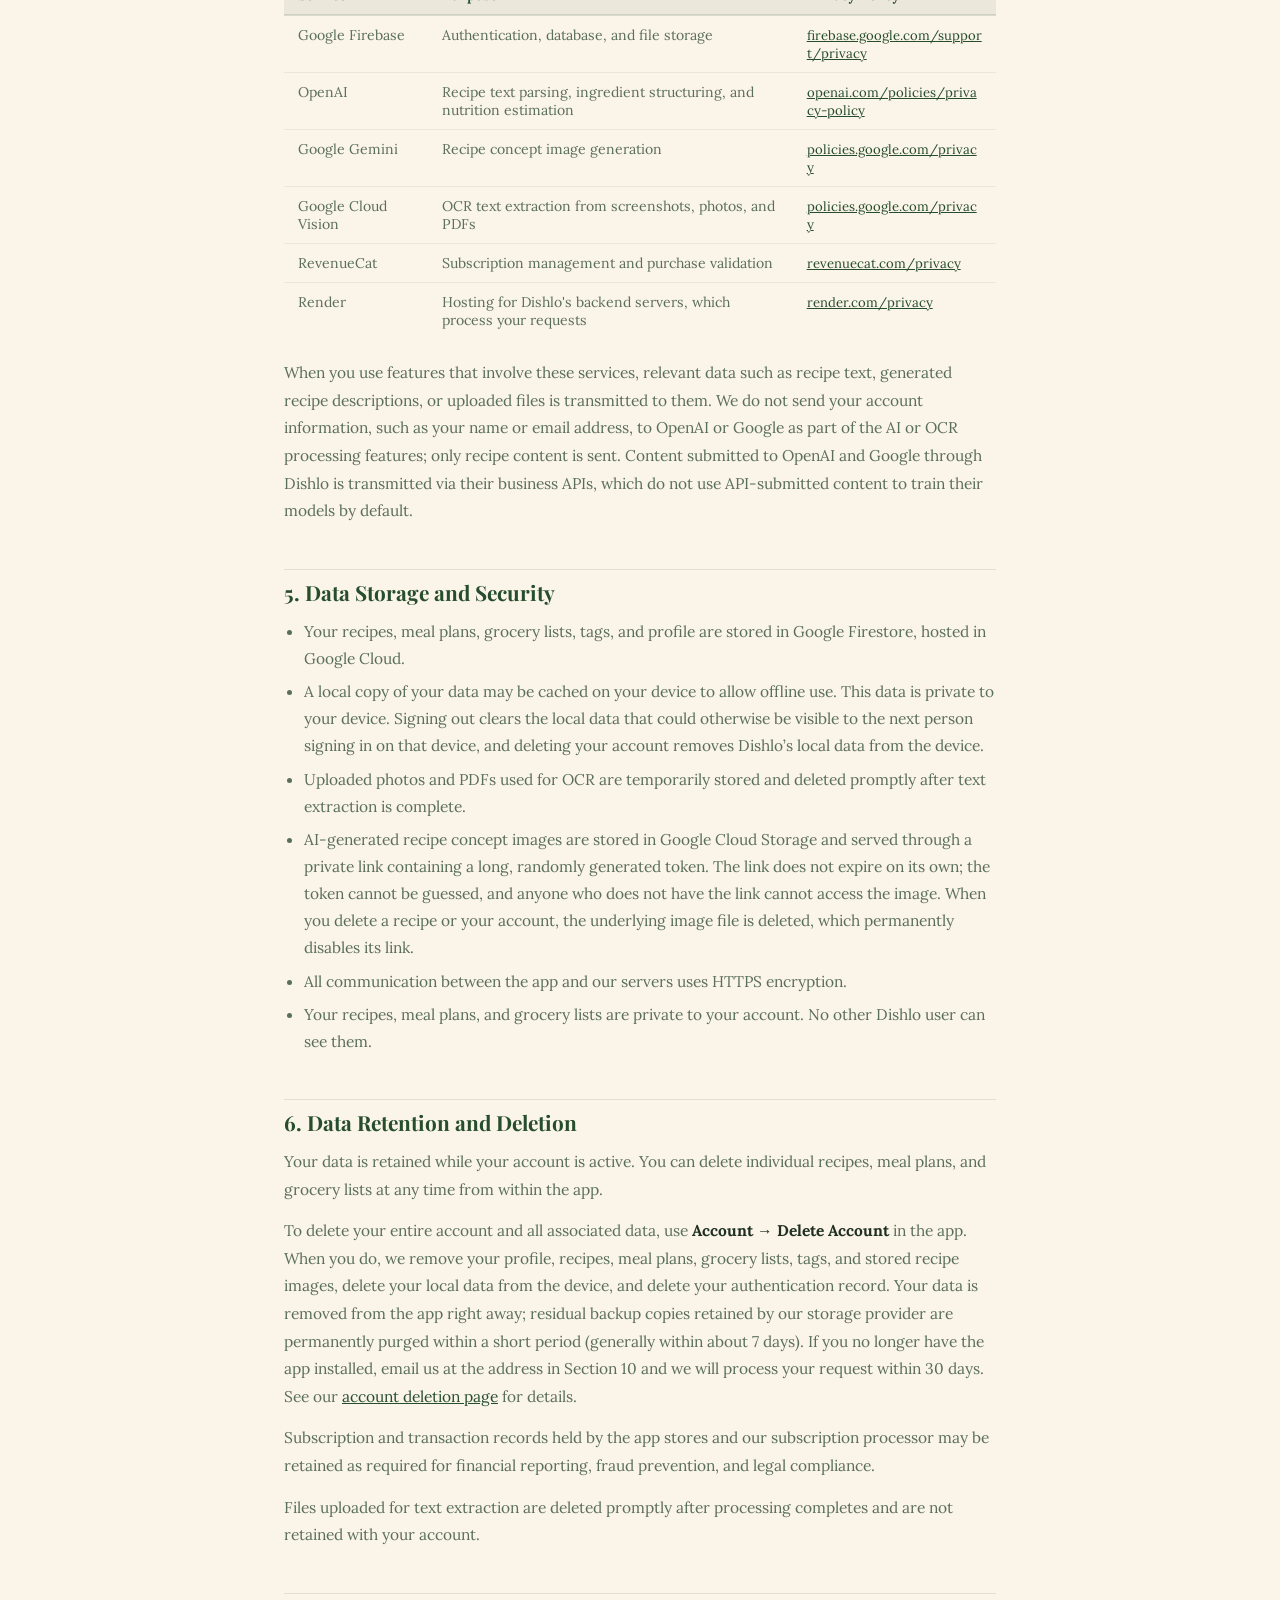
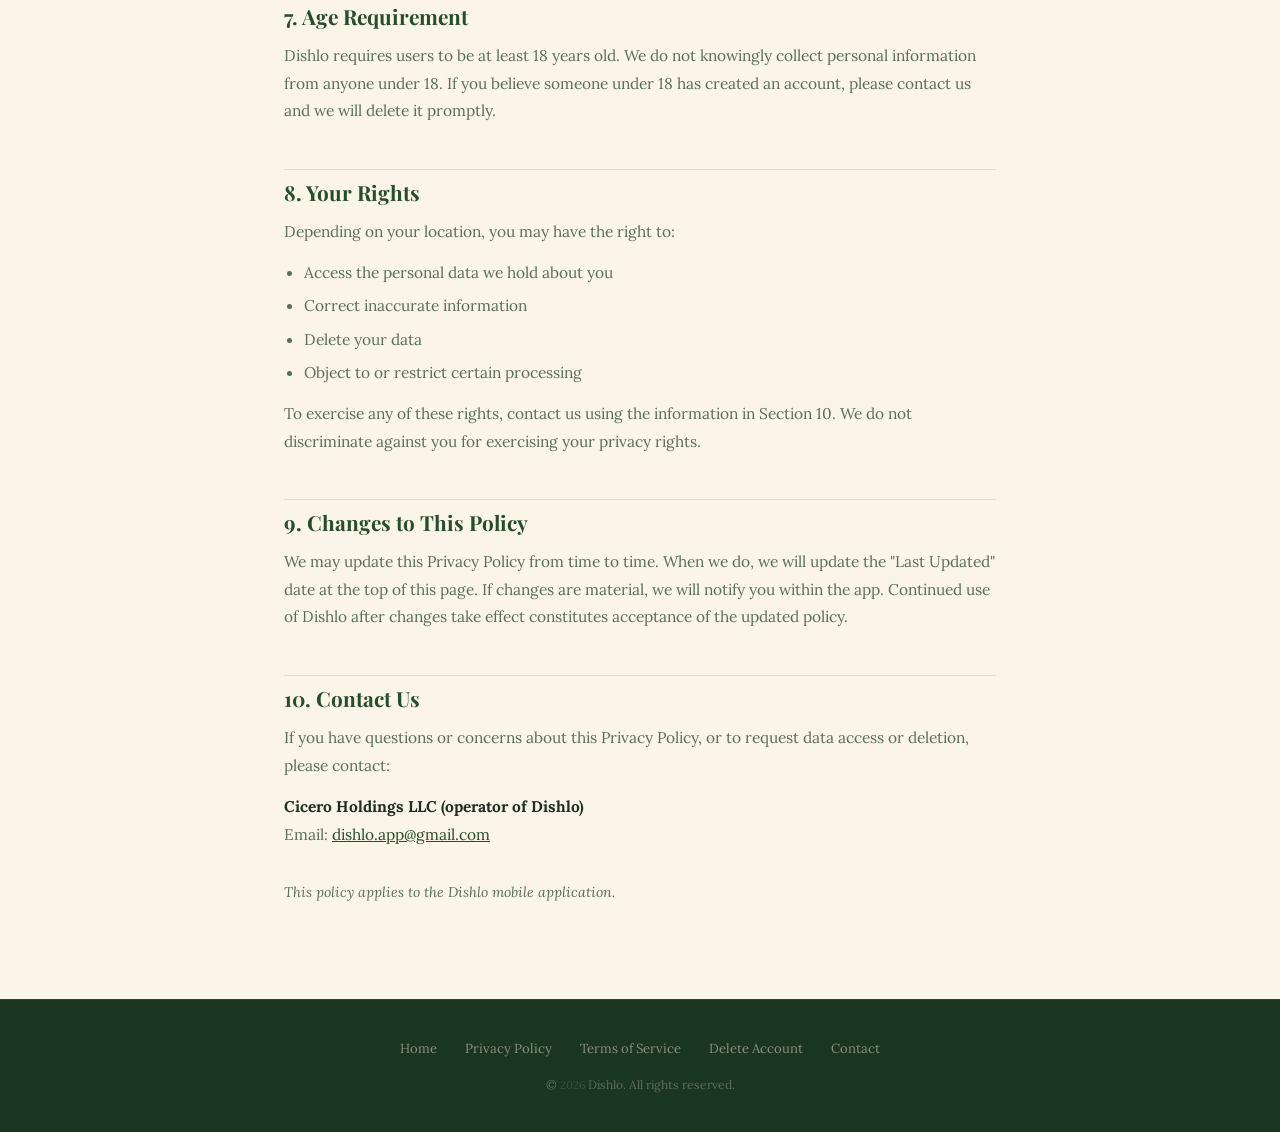
==== commit ab5a9924: "eff 08/03/2026:" ====
--- a/privacy.html
+++ b/privacy.html
@@ -43,7 +43,7 @@
   </div>
 
   <main class="content">
-    <span class="effective-date">Last Updated: August 3, 2026</span>
+    <span class="effective-date">Effective Date: August 3, 2026 &nbsp;&middot;&nbsp; Last Updated: August 3, 2026</span>
 
     <h2>1. Introduction</h2>
     <p>
